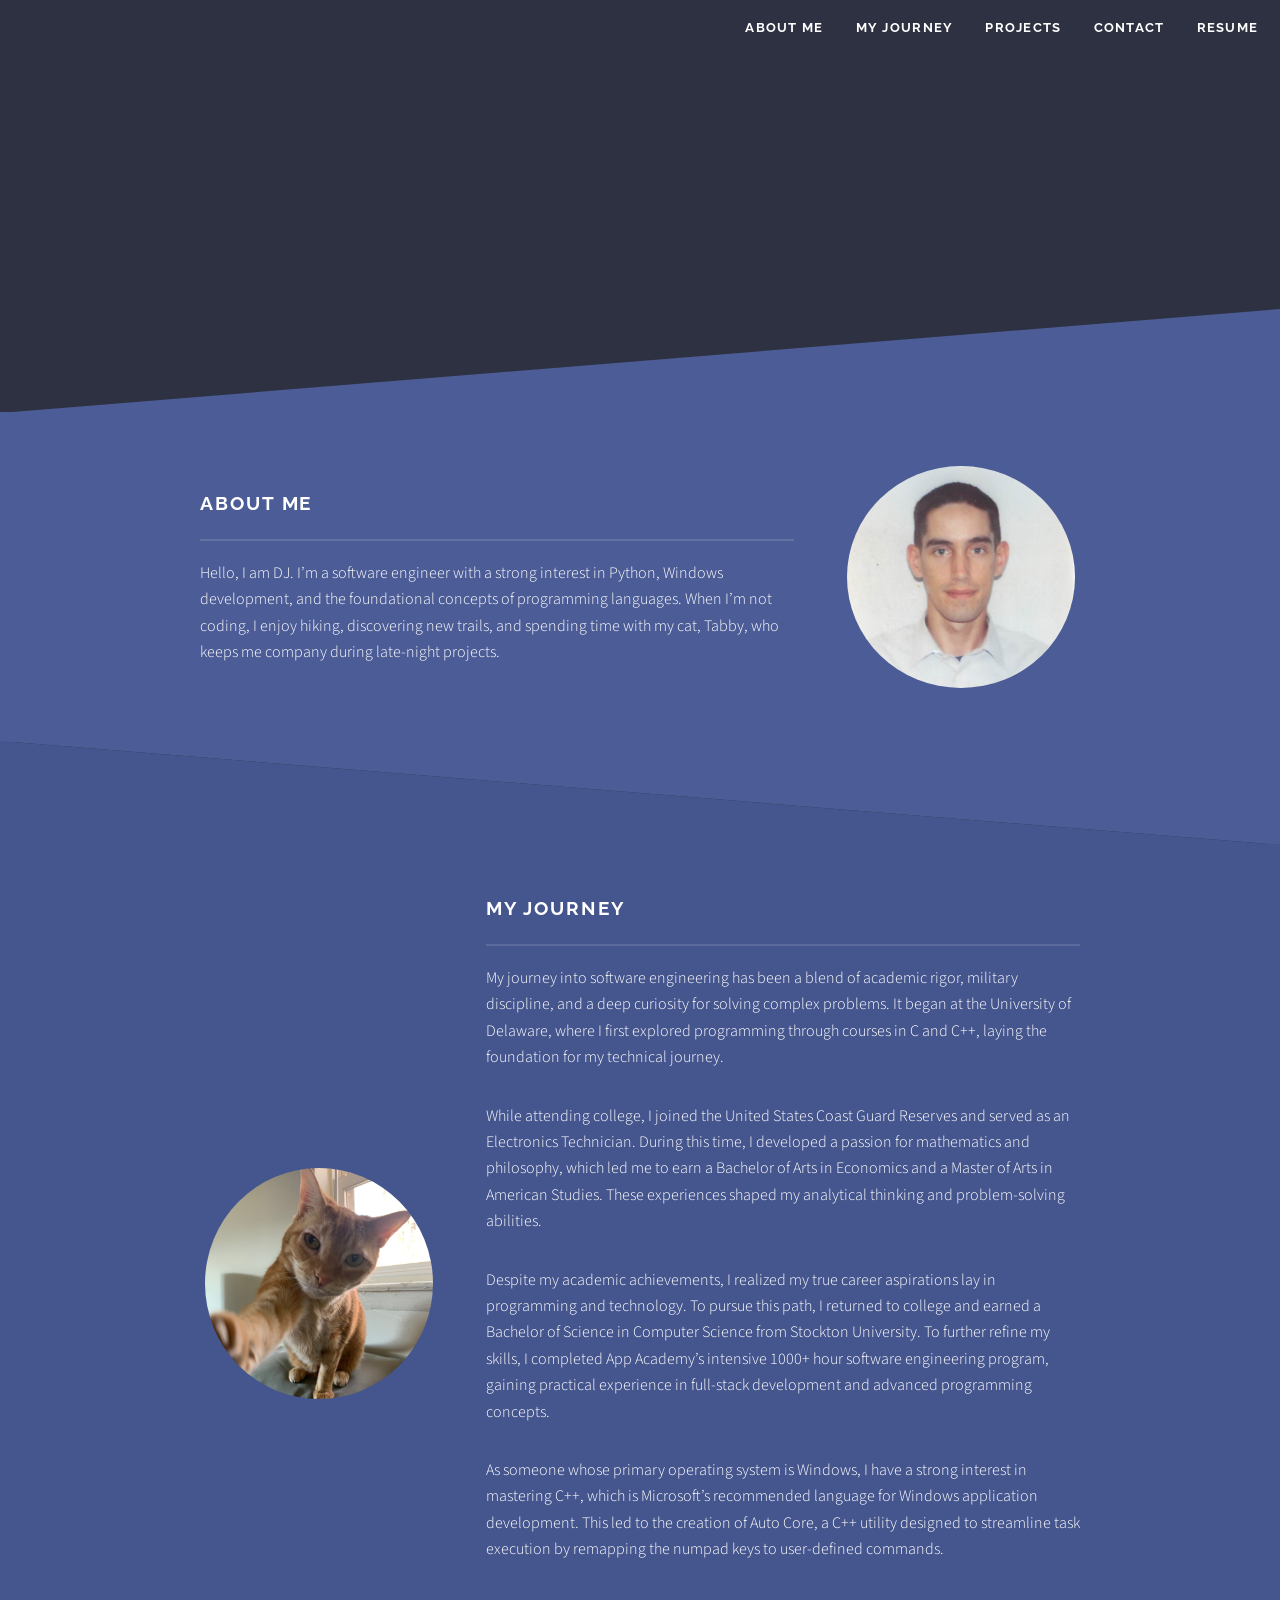
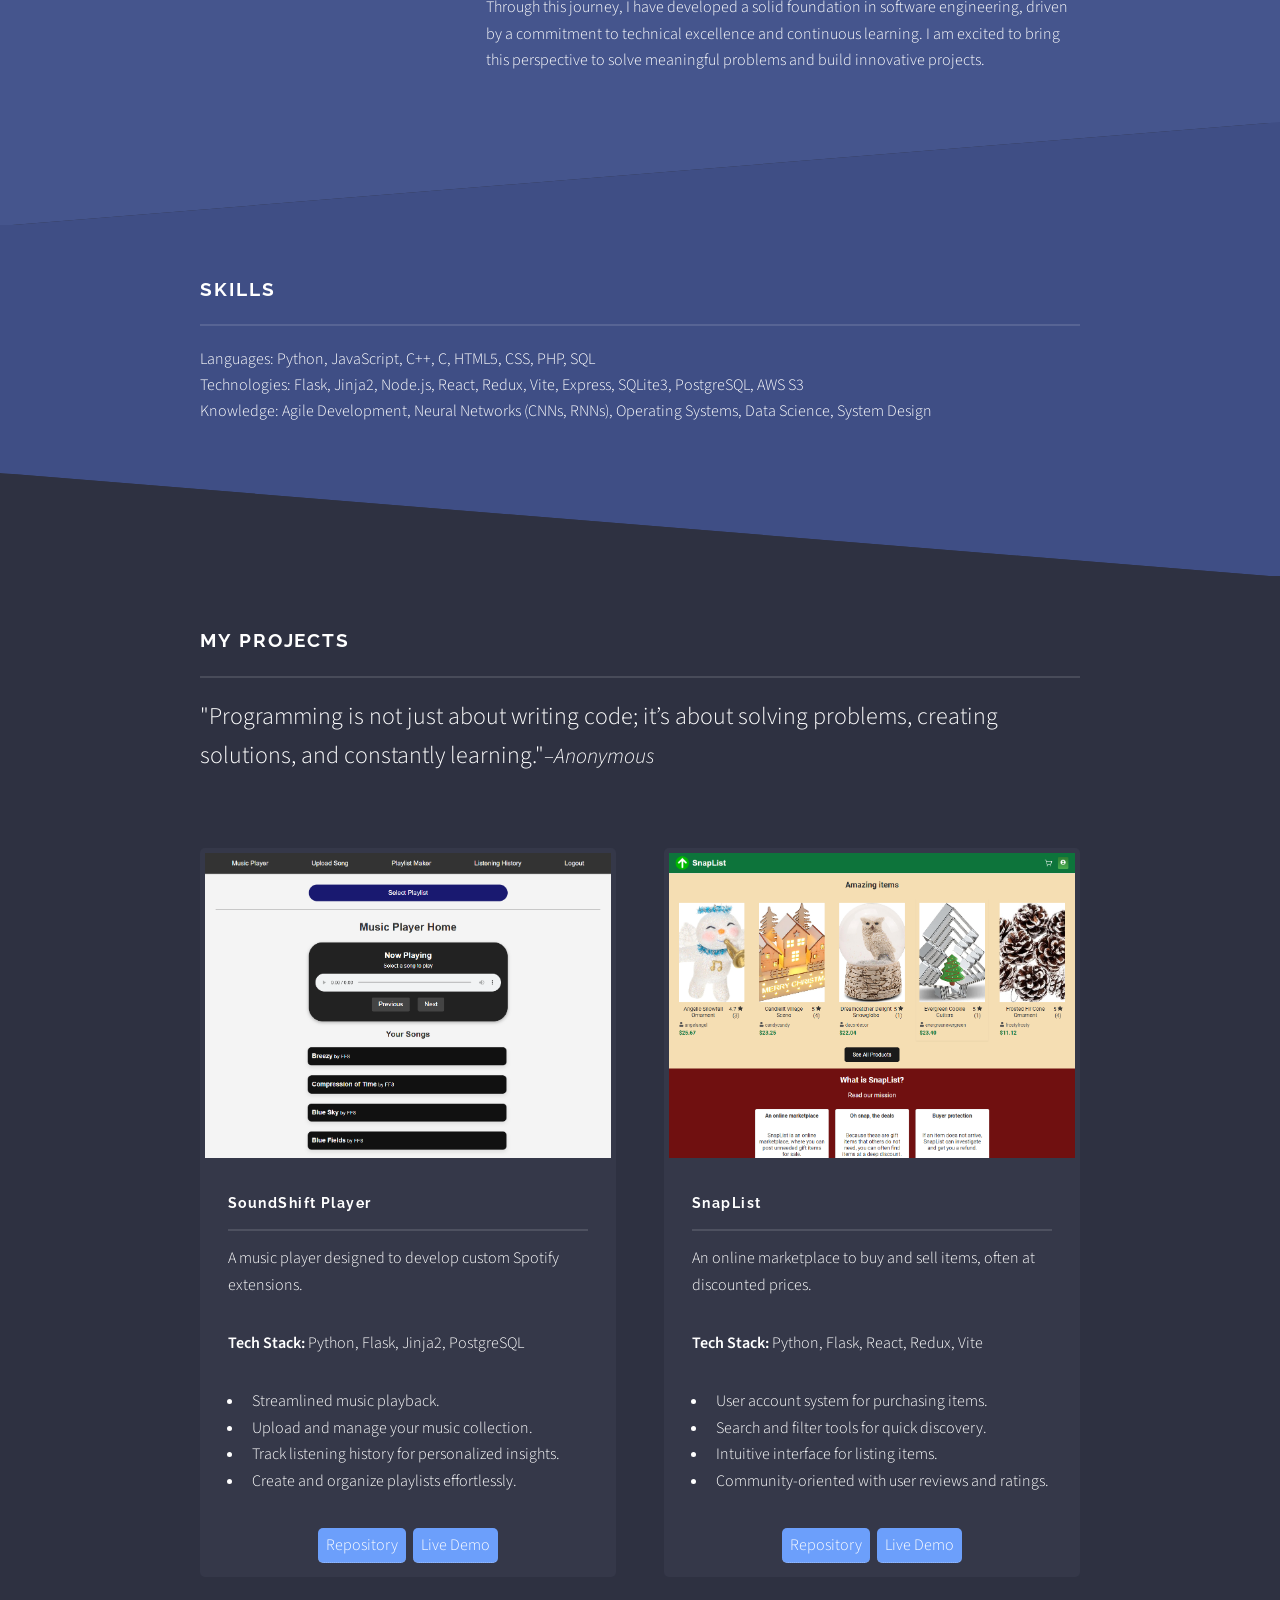
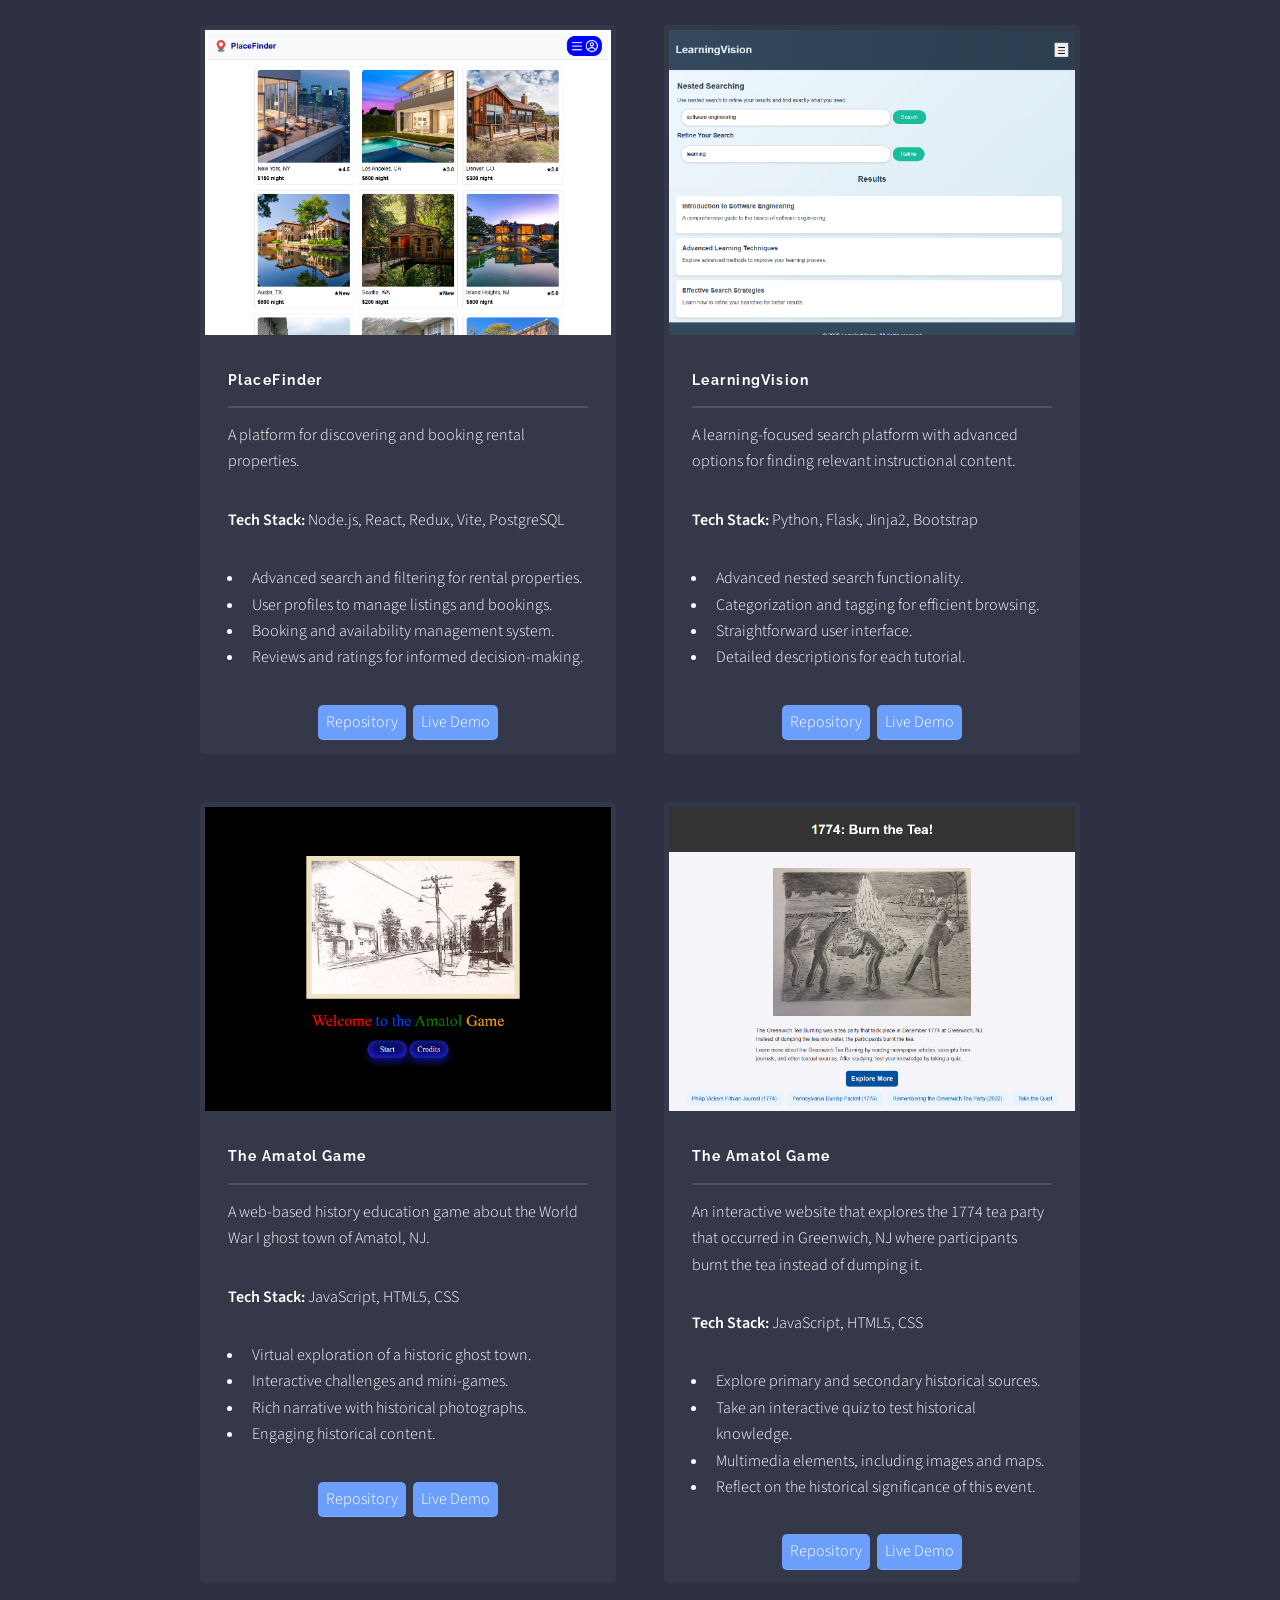
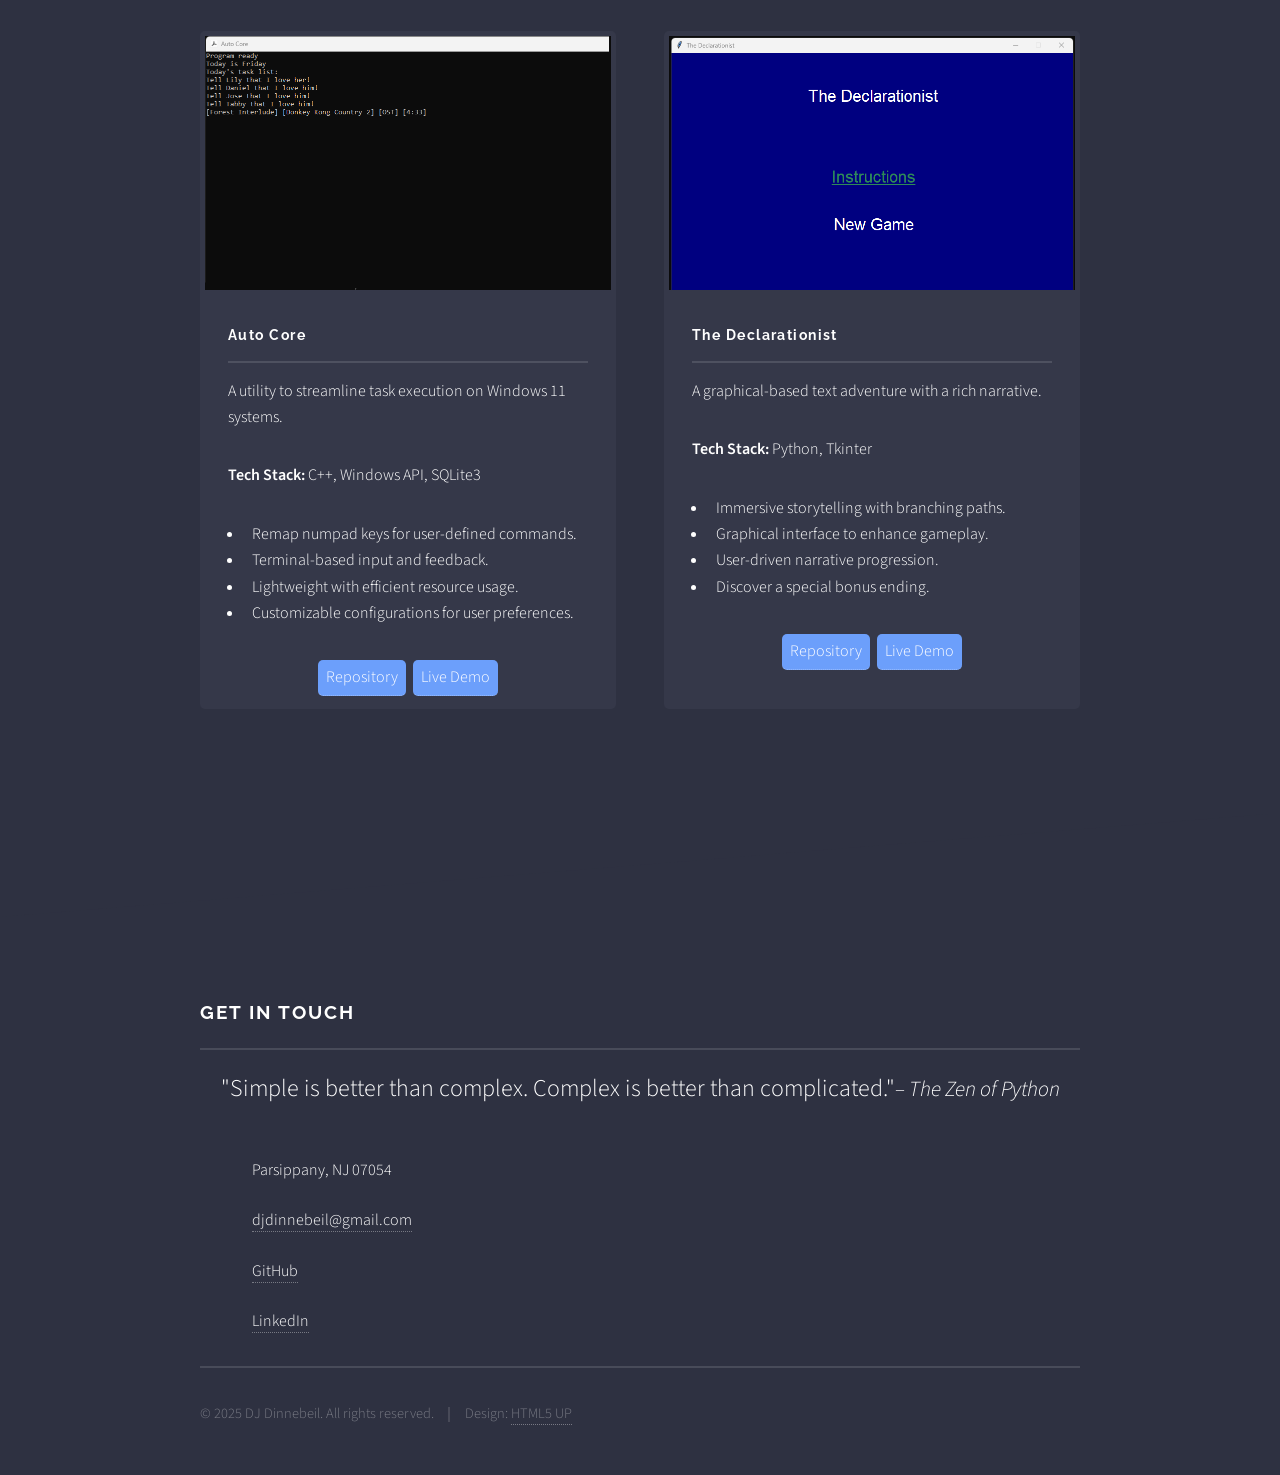
==== index.html @ dd4929a1 "Updated mobile display" ====
<!DOCTYPE HTML>
<!--
	Solid State by HTML5 UP
	html5up.net | @ajlkn
	Free for personal and commercial use under the CCA 3.0 license (html5up.net/license)
-->
<html>
	<head>
		<title>DJ Dinnebeil's Portfolio</title>
		<meta charset="utf-8" />
		<meta name="viewport" content="width=device-width, initial-scale=1, user-scalable=no" />
		<link rel="stylesheet" href="assets/css/main.css" />
<!--		<link rel="icon" type="image/x-icon" href="favicon.ico">-->
		<noscript><link rel="stylesheet" href="assets/css/noscript.css" /></noscript>
	</head>
	<body class="is-preload">

		<!-- Page Wrapper -->
			<div id="page-wrapper">

				<!-- Header -->
					<header id="header" class="alt">
						<h1 id="header-name"><a href="index.html">DJ Dinnebeil</a></h1>


						<nav>
							<ul class="links">
								<li><a href="#one">About Me</a></li>
								<li><a href="#two">My Journey</a></li>
<!--								<li><a href="#three">Skills</a></li>-->
								<li><a href="#four">Projects</a></li>
								<li><a href="#footer">Contact</a></li>
								<li><a href="resume/DJ_Dinnebeil_Resume.pdf" target="_blank">Resume</a></li>

							</ul>

<!--							<a href="#menu">Menu</a>-->
						</nav>
					</header>

				<!-- Menu -->
<!--					<nav id="menu">-->
<!--						-->
<!--						-->
<!--						<div class="inner">-->
<!--							<h2>Menu</h2>-->
<!--							<ul class="links">-->
<!--								<li><a href="index.html">Home</a></li>-->
<!--								<li><a href="generic.html">Generic</a></li>-->
<!--								<li><a href="elements.html">Elements</a></li>-->
<!--								<li><a href="#">Log In</a></li>-->
<!--								<li><a href="#">Sign Up</a></li>-->
<!--							</ul>-->
<!--							<a href="#" class="close">Close</a>-->
<!--						</div>-->
<!--					</nav>-->


				<!-- Banner -->
					<section id="banner">
						<div class="inner">
<!--							<div class="logo"><span class="icon fa-gem"></span></div>-->
							<h2>DJ Dinnebeil</h2>
							<p>Software Engineer | Full-Stack Developer</p>
						</div>
					</section>

				<!-- Wrapper -->
					<section id="wrapper">

						<!-- One -->
							<section id="one" class="wrapper spotlight style1">
								<div class="inner">
									<a href="#" class="image"><img src="images/photo_self.jpg" alt="" /></a>
									<div class="content">
										<h2 class="major">About Me</h2>
										<p>Hello, I am DJ. I’m a software engineer with a strong interest in Python, Windows development, and the foundational concepts of programming languages. When I’m not coding, I enjoy hiking, discovering new trails, and spending time with my cat, Tabby, who keeps me company during late-night projects.</p>

									</div>
								</div>
							</section>

						<!-- Two -->
							<section id="two" class="wrapper alt spotlight style2">
								<div class="inner">
									<a href="#" class="image"><img src="images/tabby_reaching_for_phone.jpg" alt="" /></a>
									<div class="content">
										<h2 class="major">My Journey</h2>
										<p>My journey into software engineering has been a blend of academic rigor, military discipline, and a deep curiosity for solving complex problems. It began at the University of Delaware, where I first explored programming through courses in C and C++, laying the foundation for my technical journey.</p>
										<p>While attending college, I joined the United States Coast Guard Reserves and served as an Electronics Technician. During this time, I developed a passion for mathematics and philosophy, which led me to earn a Bachelor of Arts in Economics and a Master of Arts in American Studies. These experiences shaped my analytical thinking and problem-solving abilities.</p>
										<p>Despite my academic achievements, I realized my true career aspirations lay in programming and technology. To pursue this path, I returned to college and earned a Bachelor of Science in Computer Science from Stockton University. To further refine my skills, I completed App Academy’s intensive 1000+ hour software engineering program, gaining practical experience in full-stack development and advanced programming concepts.</p>
										<p>As someone whose primary operating system is Windows, I have a strong interest in mastering C++, which is Microsoft’s recommended language for Windows application development. This led to the creation of Auto Core, a C++ utility designed to streamline task execution by remapping the numpad keys to user-defined commands.</p>
										<p>Through this journey, I have developed a solid foundation in software engineering, driven by a commitment to technical excellence and continuous learning. I am excited to bring this perspective to solve meaningful problems and build innovative projects.</p>

						<!--										<a href="#" class="special">Learn more</a>-->
									</div>
								</div>
							</section>

						<!-- Three -->
							<section id="three" class="wrapper spotlight style3">
								<div class="inner">
<!--									<a href="#" class="image"><img src="images/pic03.jpg" alt="" /></a>-->
									<div class="content">
										<h2 class="major">Skills</h2>
										<p>Languages: Python, JavaScript, C++, C, HTML5, CSS, PHP, SQL
<br>Technologies: Flask, Jinja2, Node.js, React, Redux, Vite, Express, SQLite3, PostgreSQL, AWS S3
<br>Knowledge: Agile Development, Neural Networks (CNNs, RNNs), Operating Systems, Data Science, System Design
</p>
<!--										<a href="#" class="special">Learn more</a>-->
									</div>
								</div>
							</section>

						<!-- Four -->
							<section id="four" class="wrapper alt style1">
								<div class="inner">
									<h2 class="major">My Projects</h2>
									<p style="font-size: 1.5rem;">"Programming is not just about writing code; it’s about solving problems, creating solutions, and constantly learning."</span><span style="font-style: italic; font-size: 0.9em;">–Anonymous </span></p>
									<section class="features">
										<article>
											<a href="#" class="image"><img src="images/soundshift-player.png" alt="SoundShift Player screenshot" /></a>
											<h3 class="major">SoundShift Player</h3>
											<p class="project-description">A music player designed to develop custom Spotify extensions.</p>
											<p class="project-tech-stack"><strong>Tech Stack:</strong> Python, Flask, Jinja2, PostgreSQL</p>
         <ul class="project-features">
            <li>Streamlined music playback.</li>
            <li>Upload and manage your music collection.</li>
            <li>Track listening history for personalized insights.</li>
            <li>Create and organize playlists effortlessly.</li>
          </ul>
											<div class="project-buttons">
												<a href="https://github.com/djdinnebeil/soundshift-player" target="_blank">Repository</a>
												<a href="demos/soundshift-demo.gif" target="_blank">Live Demo</a>
											</div>
<!--											<a href="#" class="special">Learn more</a>-->
										</article>


										<article>
											<a href="#" class="image"><img src="images/snaplist.png" alt="SnapList screenshot" /></a>
											<h3 class="major">SnapList</h3>
											 <p class="project-description">An online marketplace to buy and sell items, often at discounted prices.</p>
          <p class="project-tech-stack"><strong>Tech Stack:</strong> Python, Flask, React, Redux, Vite</p>
          <ul class="project-features">
            <li>User account system for purchasing items.</li>
            <li>Search and filter tools for quick discovery.</li>
            <li>Intuitive interface for listing items.</li>
            <li>Community-oriented with user reviews and ratings.</li>
          </ul>
          <div class="project-buttons">
            <a href="https://github.com/djdinnebeil/snaplist" target="_blank">Repository</a>
            <a href="demos/snaplist-demo.gif" target="_blank">Live Demo</a>
          </div>

<!--											<a href="#" class="special">Learn more</a>-->
										</article>

										<article>
											<a href="#" class="image"><img src="images/placefinder.png" alt="PlaceFinder screenshot" /></a>
											<h3 class="major">PlaceFinder</h3>

 <p class="project-description">A platform for discovering and booking rental properties.</p>
          <p class="project-tech-stack"><strong>Tech Stack:</strong> Node.js, React, Redux, Vite, PostgreSQL</p>
          <ul class="project-features">
            <li>Advanced search and filtering for rental properties.</li>
            <li>User profiles to manage listings and bookings.</li>
            <li>Booking and availability management system.</li>
            <li>Reviews and ratings for informed decision-making.</li>
          </ul>
          <div class="project-buttons">
            <a href="https://github.com/djdinnebeil/placefinder" target="_blank">Repository</a>
            <a href="demos/placefinder-demo.gif" target="_blank">Live Demo</a>
          </div>
<!--											<a href="#" class="special">Learn more</a>-->
										</article>

										<article>
											<a href="#" class="image"><img src="images/learning-vision.png" alt="LearningVision screenshot" /></a>
											<h3 class="major">LearningVision</h3>
									 <p class="project-description">A learning-focused search platform with advanced options for finding relevant instructional content.</p>
          <p class="project-tech-stack"><strong>Tech Stack:</strong> Python, Flask, Jinja2, Bootstrap</p>
          <ul class="project-features">
            <li>Advanced nested search functionality.</li>
            <li>Categorization and tagging for efficient browsing.</li>
            <li>Straightforward user interface.</li>
            <li>Detailed descriptions for each tutorial.</li>
          </ul>
          <div class="project-buttons">
            <a href="https://github.com/djdinnebeil/learningvision" target="_blank">Repository</a>
            <a href="demos/learningvision-demo.gif" target="_blank">Live Demo</a>
          </div>
<!--											<a href="#" class="special">Learn more</a>-->
										</article>

											<article>
											<a href="#" class="image"><img src="images/amatol-game.png" alt="The Amatol Game screenshot" /></a>
											<h3 class="major">The Amatol Game</h3>
 <p class="project-description">A web-based history education game about the World War I ghost town of Amatol, NJ.</p>
          <p class="project-tech-stack"><strong>Tech Stack:</strong> JavaScript, HTML5, CSS</p>
          <ul class="project-features">
            <li>Virtual exploration of a historic ghost town.</li>
            <li>Interactive challenges and mini-games.</li>
            <li>Rich narrative with historical photographs.</li>
            <li>Engaging historical content.</li>
          </ul>
          <div class="project-buttons">
            <a href="https://github.com/djdinnebeil/AmatolGame" target="_blank">Repository</a>
            <a href="demos/amatolgame-demo.gif" target="_blank">Live Demo</a>
          </div>


<!--											<a href="#" class="special">Learn more</a>-->
										</article>

																				<article>
											<a href="#" class="image"><img src="images/1774-burn-the-tea.png" alt="1774: Burn the Tea screenshot" /></a>
											<h3 class="major">The Amatol Game</h3>
   <p class="project-description">An interactive website that explores the 1774 tea party that occurred in Greenwich, NJ where participants burnt the tea instead of dumping it.</p>
          <p class="project-tech-stack"><strong>Tech Stack:</strong> JavaScript, HTML5, CSS</p>
          <ul class="project-features">
            <li>Explore primary and secondary historical sources.</li>
            <li>Take an interactive quiz to test historical knowledge.</li>
            <li>Multimedia elements, including images and maps.</li>
            <li>Reflect on the historical significance of this event.</li>
          </ul>
          <div class="project-buttons">
            <a href="https://github.com/djdinnebeil/1774-burn-the-tea" target="_blank">Repository</a>
            <a href="demos/1774-burn-the-tea-demo.gif" target="_blank">Live Demo</a>
          </div>

<!--											<a href="#" class="special">Learn more</a>-->
										</article>

												<article>
											<a href="#" class="image"><img src="images/auto-core.png" alt="Auto Core screenshot" /></a>
											<h3 class="major">Auto Core</h3>
    <p class="project-description">A utility to streamline task execution on Windows 11 systems.</p>
          <p class="project-tech-stack"><strong>Tech Stack:</strong> C++, Windows API, SQLite3</p>
          <ul class="project-features">
            <li>Remap numpad keys for user-defined commands.</li>
            <li>Terminal-based input and feedback.</li>
            <li>Lightweight with efficient resource usage.</li>
            <li>Customizable configurations for user preferences.</li>
          </ul>
          <div class="project-buttons">
            <a href="https://github.com/djdinnebeil/auto_core" target="_blank">Repository</a>
            <a href="demos/auto-core-demo.gif" target="_blank">Live Demo</a>
          </div>

<!--											<a href="#" class="special">Learn more</a>-->
										</article>

																					<article>
											<a href="#" class="image"><img src="images/the-declarationist.png" alt="The Declarationist screenshot" /></a>
											<h3 class="major">The Declarationist</h3>
   <p class="project-description">A graphical-based text adventure with a rich narrative.</p>
          <p class="project-tech-stack"><strong>Tech Stack:</strong> Python, Tkinter</p>
          <ul class="project-features">
            <li>Immersive storytelling with branching paths.</li>
            <li>Graphical interface to enhance gameplay.</li>
            <li>User-driven narrative progression.</li>
            <li>Discover a special bonus ending.</li>
          </ul>
          <div class="project-buttons">
            <a href="https://github.com/djdinnebeil/TheDeclarationist" target="_blank">Repository</a>
            <a href="demos/declarationist-demo.gif" target="_blank">Live Demo</a>
          </div>

<!--											<a href="#" class="special">Learn more</a>-->
										</article>
									</section>
									<ul class="actions">
<!--										<li><a href="#" class="button">Browse All</a></li>-->
									</ul>
								</div>
							</section>

					</section>

				<!-- Footer -->
					<section id="footer">
						<div class="inner">
							<h2 class="major">Get in touch</h2>
							<p style="text-align: center; font-size: 1.5em;">"Simple is better than complex. Complex is better than complicated."</span><span style="font-style: italic; font-size: 0.9em;">– The Zen of Python</span></p>
<!--							<form method="post" action="#">-->
<!--								<div class="fields">-->
<!--									<div class="field">-->
<!--										<label for="name">Name</label>-->
<!--										<input type="text" name="name" id="name" />-->
<!--									</div>-->
<!--									<div class="field">-->
<!--										<label for="email">Email</label>-->
<!--										<input type="email" name="email" id="email" />-->
<!--									</div>-->
<!--									<div class="field">-->
<!--										<label for="message">Message</label>-->
<!--										<textarea name="message" id="message" rows="4"></textarea>-->
<!--									</div>-->
<!--								</div>-->
<!--								<ul class="actions">-->
<!--									<li><input type="submit" value="Send Message" /></li>-->
<!--								</ul>-->
<!--							</form>-->
							<ul class="contact">
								<li class="icon solid fa-home">
									Parsippany, NJ 07054
<!--									<br />-->
<!--									1234 Somewhere Road Suite #2894<br />-->
<!--									Nashville, TN 00000-0000-->
								</li>
<!--								<li class="icon solid fa-phone">(000) 000-0000</li>-->
								<li class="icon solid fa-envelope"><a href="mailto:djdinnebeil@gmail.com">djdinnebeil@gmail.com</a></li>
								<li class="icon brands fa-github"><a href="https://github.com/djdinnebeil" target="_blank"><span class="label">GitHub</span></a></li>

								<li class="icon brands fa-linkedin-in"><a href="https://www.linkedin.com/in/dj-dinnebeil-a620652aa/" target="_blank"><span class="label">LinkedIn</span></a></li>

<!--								<li class="icon brands fa-twitter"><a href="#">twitter.com/untitled-tld</a></li>-->
<!--								<li class="icon brands fa-facebook-f"><a href="#">facebook.com/untitled-tld</a></li>-->
<!--								<li class="icon brands fa-instagram"><a href="#">instagram.com/untitled-tld</a></li>-->
							</ul>

							<ul class="copyright">
								<li>&copy; 2025 DJ Dinnebeil. All rights reserved.</li><li>Design: <a href="http://html5up.net">HTML5 UP</a></li>
							</ul>
						</div>
					</section>

			</div>

		<!-- Scripts -->
			<script src="assets/js/jquery.min.js"></script>
			<script src="assets/js/jquery.scrollex.min.js"></script>
			<script src="assets/js/browser.min.js"></script>
			<script src="assets/js/breakpoints.min.js"></script>
			<script src="assets/js/util.js"></script>
			<script src="assets/js/main.js"></script>

	</body>
</html>
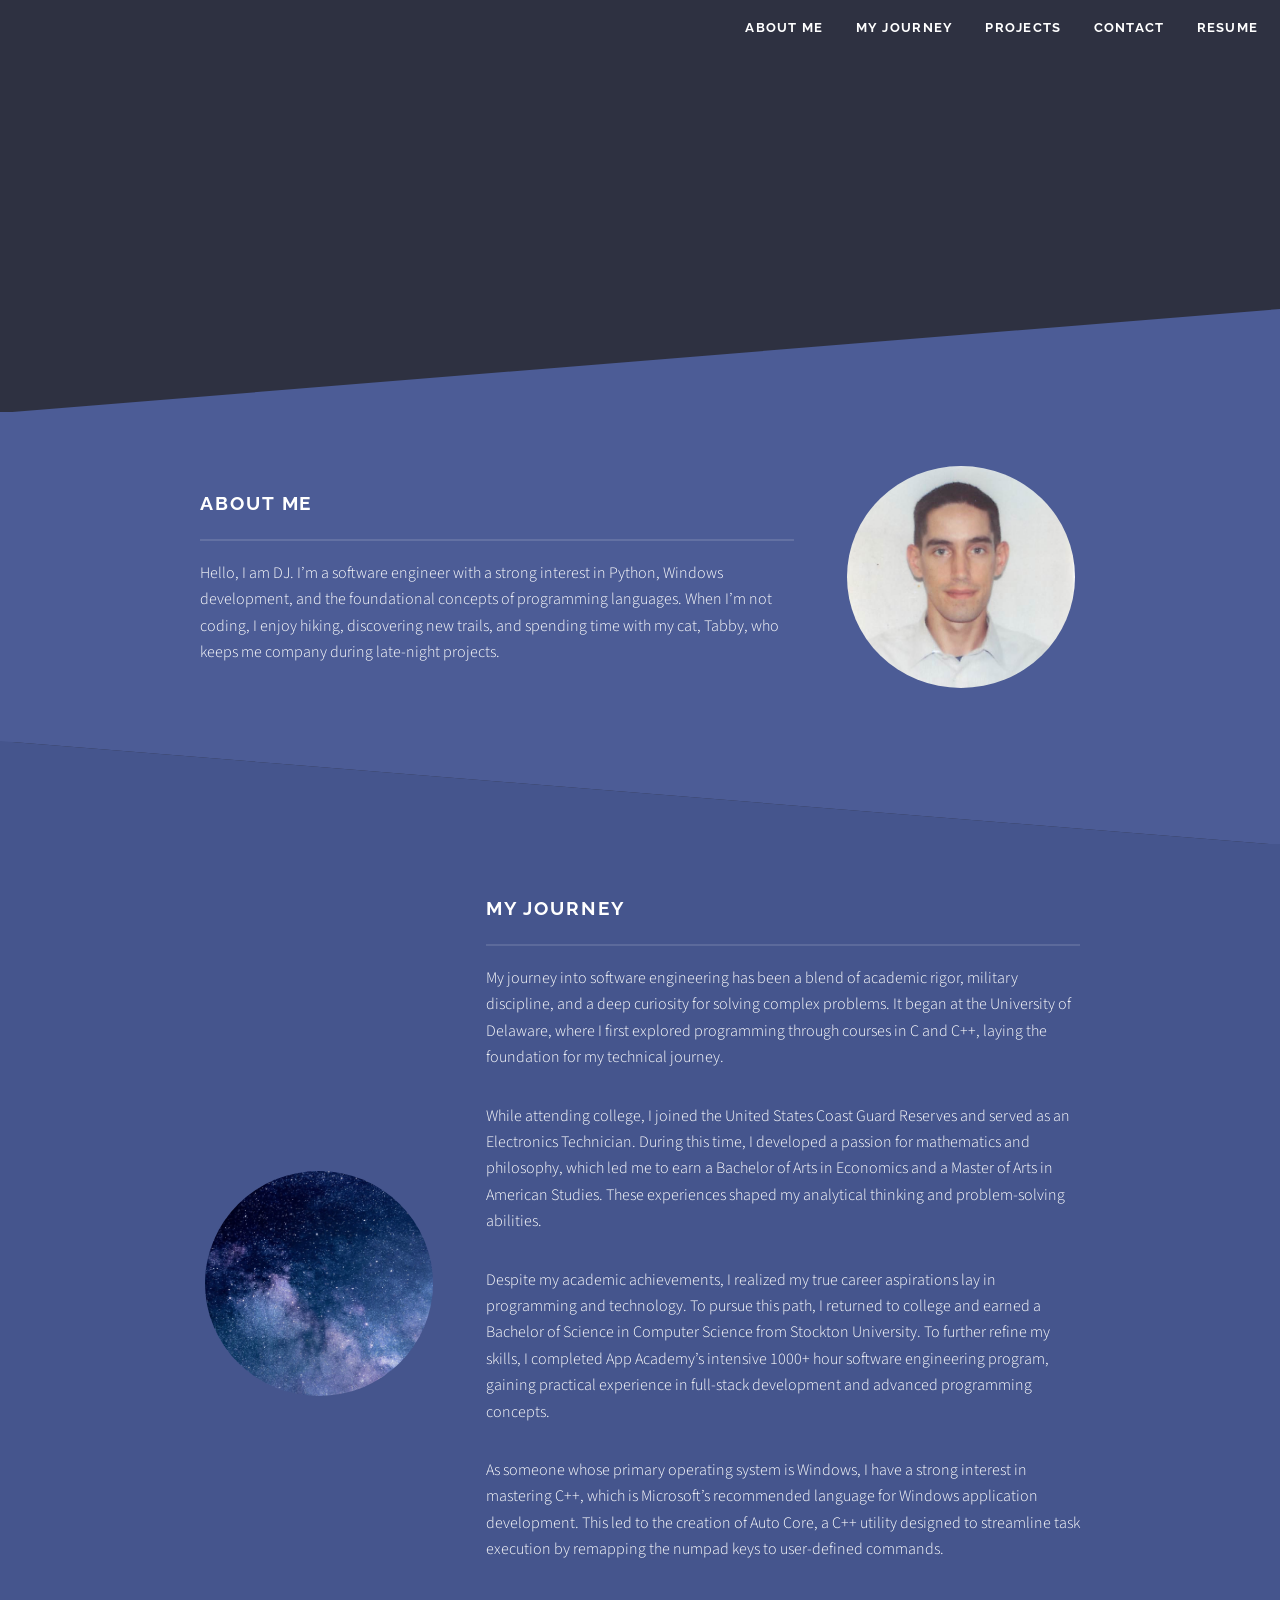
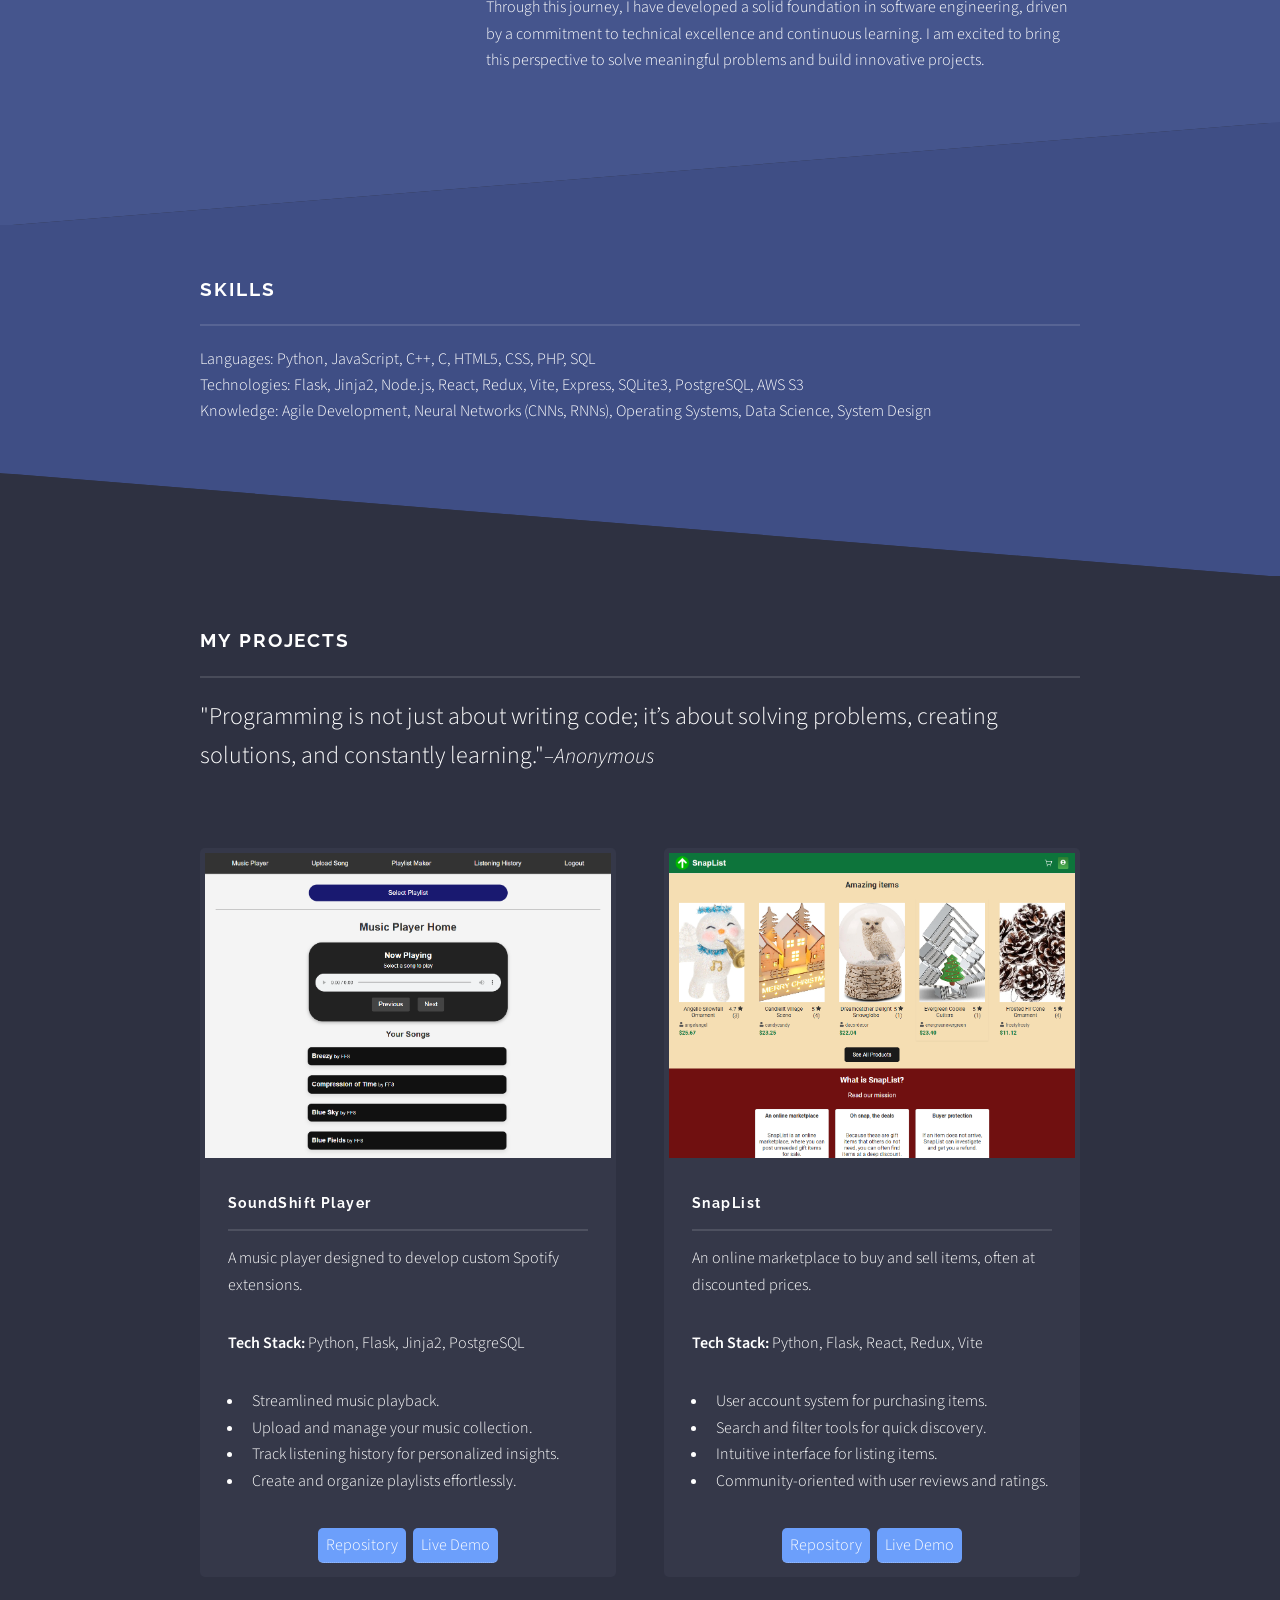
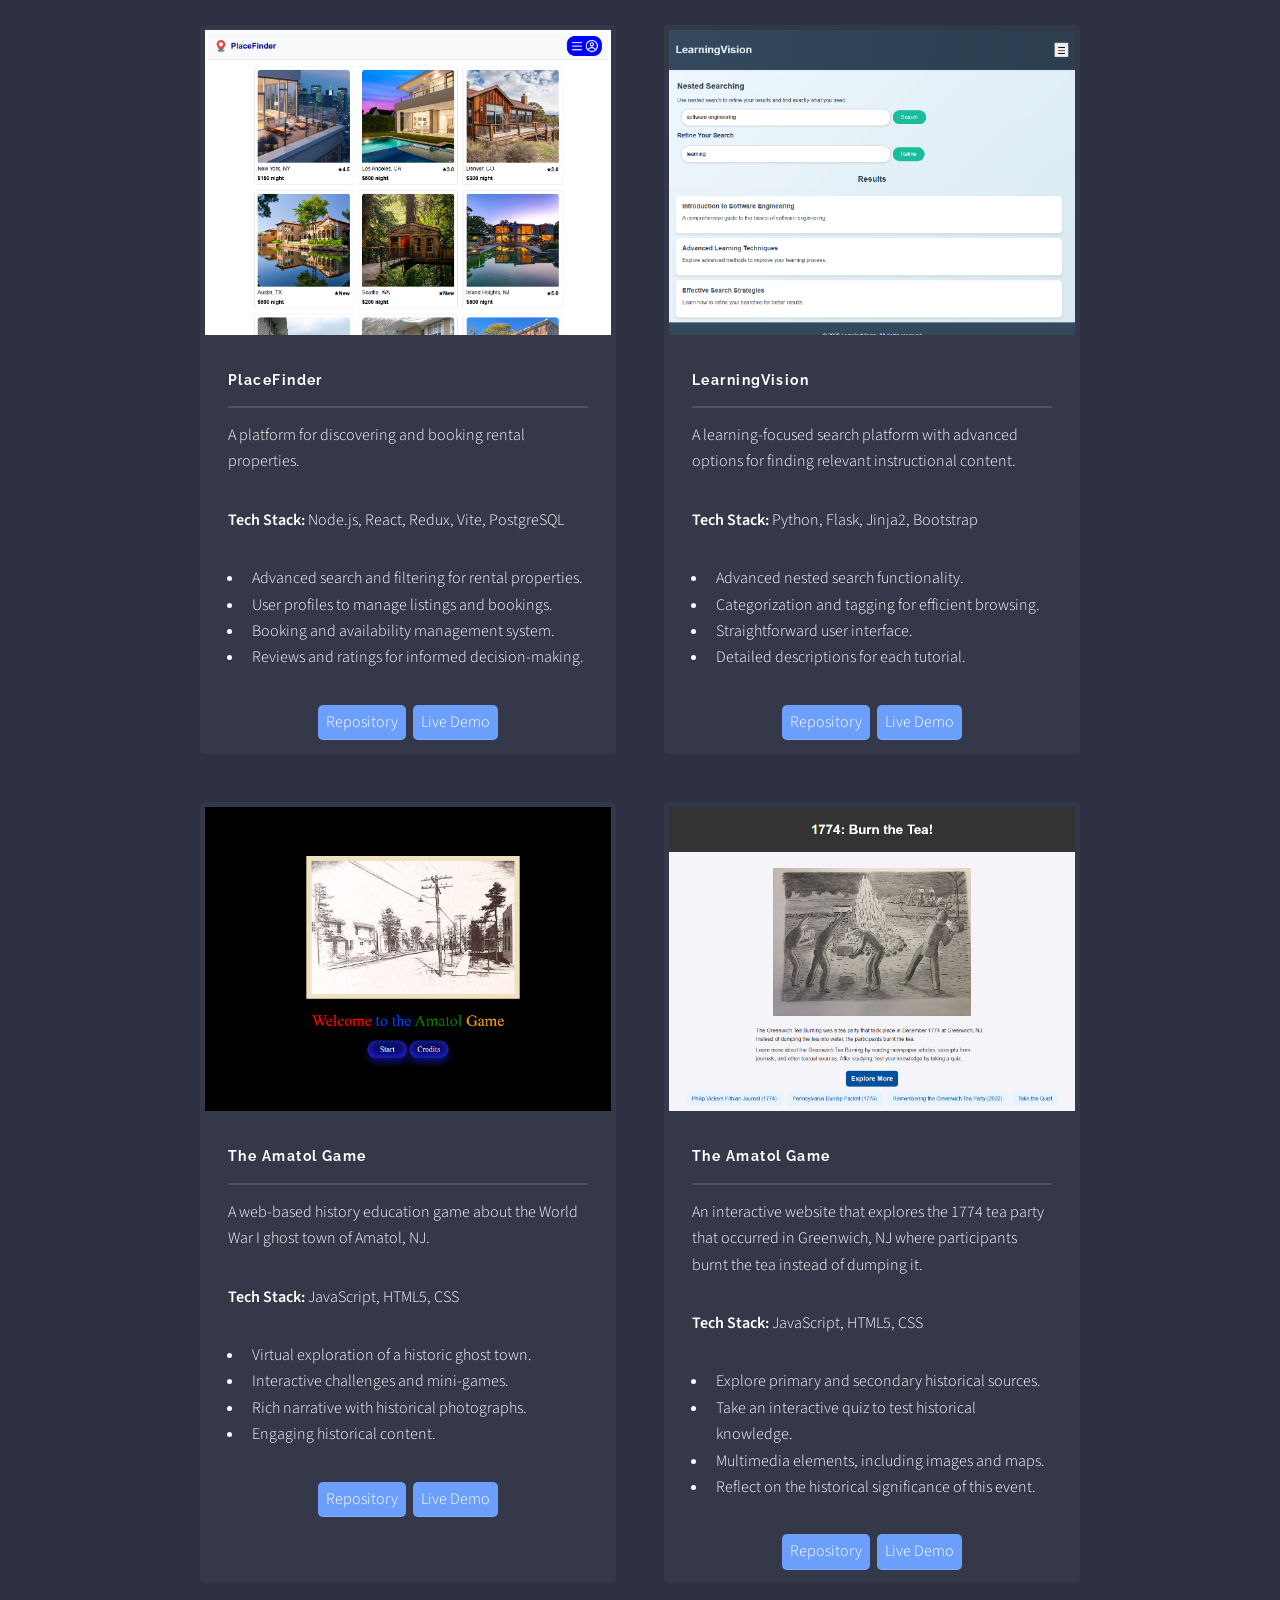
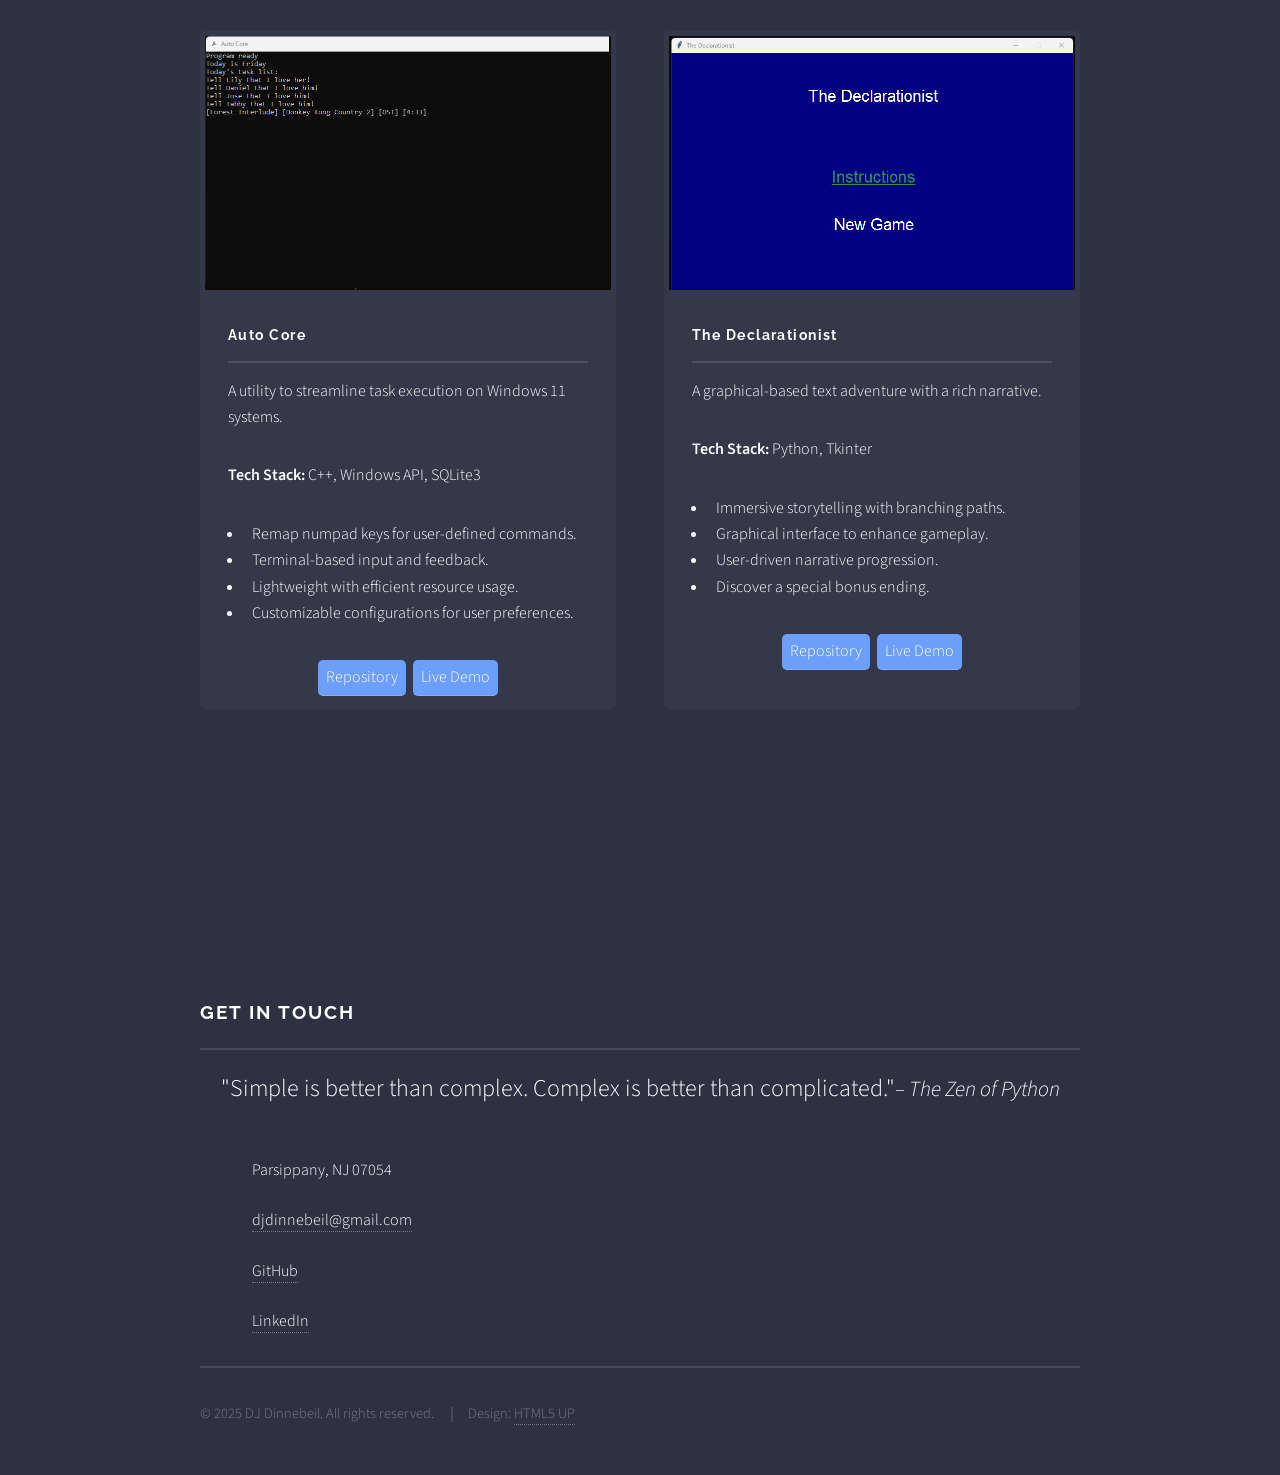
==== commit 3caf2a4e: "Modified image for My Journey" ====
--- a/index.html
+++ b/index.html
@@ -5,336 +5,367 @@
 	Free for personal and commercial use under the CCA 3.0 license (html5up.net/license)
 -->
 <html>
-	<head>
-		<title>DJ Dinnebeil's Portfolio</title>
-		<meta charset="utf-8" />
-		<meta name="viewport" content="width=device-width, initial-scale=1, user-scalable=no" />
-		<link rel="stylesheet" href="assets/css/main.css" />
-<!--		<link rel="icon" type="image/x-icon" href="favicon.ico">-->
-		<noscript><link rel="stylesheet" href="assets/css/noscript.css" /></noscript>
-	</head>
-	<body class="is-preload">
-
-		<!-- Page Wrapper -->
-			<div id="page-wrapper">
-
-				<!-- Header -->
-					<header id="header" class="alt">
-						<h1 id="header-name"><a href="index.html">DJ Dinnebeil</a></h1>
-
-
-						<nav>
-							<ul class="links">
-								<li><a href="#one">About Me</a></li>
-								<li><a href="#two">My Journey</a></li>
-<!--								<li><a href="#three">Skills</a></li>-->
-								<li><a href="#four">Projects</a></li>
-								<li><a href="#footer">Contact</a></li>
-								<li><a href="resume/DJ_Dinnebeil_Resume.pdf" target="_blank">Resume</a></li>
-
-							</ul>
-
-<!--							<a href="#menu">Menu</a>-->
-						</nav>
-					</header>
-
-				<!-- Menu -->
-<!--					<nav id="menu">-->
-<!--						-->
-<!--						-->
-<!--						<div class="inner">-->
-<!--							<h2>Menu</h2>-->
-<!--							<ul class="links">-->
-<!--								<li><a href="index.html">Home</a></li>-->
-<!--								<li><a href="generic.html">Generic</a></li>-->
-<!--								<li><a href="elements.html">Elements</a></li>-->
-<!--								<li><a href="#">Log In</a></li>-->
-<!--								<li><a href="#">Sign Up</a></li>-->
-<!--							</ul>-->
-<!--							<a href="#" class="close">Close</a>-->
-<!--						</div>-->
-<!--					</nav>-->
-
-
-				<!-- Banner -->
-					<section id="banner">
-						<div class="inner">
-<!--							<div class="logo"><span class="icon fa-gem"></span></div>-->
-							<h2>DJ Dinnebeil</h2>
-							<p>Software Engineer | Full-Stack Developer</p>
-						</div>
-					</section>
-
-				<!-- Wrapper -->
-					<section id="wrapper">
-
-						<!-- One -->
-							<section id="one" class="wrapper spotlight style1">
-								<div class="inner">
-									<a href="#" class="image"><img src="images/photo_self.jpg" alt="" /></a>
-									<div class="content">
-										<h2 class="major">About Me</h2>
-										<p>Hello, I am DJ. I’m a software engineer with a strong interest in Python, Windows development, and the foundational concepts of programming languages. When I’m not coding, I enjoy hiking, discovering new trails, and spending time with my cat, Tabby, who keeps me company during late-night projects.</p>
-
-									</div>
-								</div>
-							</section>
-
-						<!-- Two -->
-							<section id="two" class="wrapper alt spotlight style2">
-								<div class="inner">
-									<a href="#" class="image"><img src="images/tabby_reaching_for_phone.jpg" alt="" /></a>
-									<div class="content">
-										<h2 class="major">My Journey</h2>
-										<p>My journey into software engineering has been a blend of academic rigor, military discipline, and a deep curiosity for solving complex problems. It began at the University of Delaware, where I first explored programming through courses in C and C++, laying the foundation for my technical journey.</p>
-										<p>While attending college, I joined the United States Coast Guard Reserves and served as an Electronics Technician. During this time, I developed a passion for mathematics and philosophy, which led me to earn a Bachelor of Arts in Economics and a Master of Arts in American Studies. These experiences shaped my analytical thinking and problem-solving abilities.</p>
-										<p>Despite my academic achievements, I realized my true career aspirations lay in programming and technology. To pursue this path, I returned to college and earned a Bachelor of Science in Computer Science from Stockton University. To further refine my skills, I completed App Academy’s intensive 1000+ hour software engineering program, gaining practical experience in full-stack development and advanced programming concepts.</p>
-										<p>As someone whose primary operating system is Windows, I have a strong interest in mastering C++, which is Microsoft’s recommended language for Windows application development. This led to the creation of Auto Core, a C++ utility designed to streamline task execution by remapping the numpad keys to user-defined commands.</p>
-										<p>Through this journey, I have developed a solid foundation in software engineering, driven by a commitment to technical excellence and continuous learning. I am excited to bring this perspective to solve meaningful problems and build innovative projects.</p>
-
-						<!--										<a href="#" class="special">Learn more</a>-->
-									</div>
-								</div>
-							</section>
-
-						<!-- Three -->
-							<section id="three" class="wrapper spotlight style3">
-								<div class="inner">
-<!--									<a href="#" class="image"><img src="images/pic03.jpg" alt="" /></a>-->
-									<div class="content">
-										<h2 class="major">Skills</h2>
-										<p>Languages: Python, JavaScript, C++, C, HTML5, CSS, PHP, SQL
-<br>Technologies: Flask, Jinja2, Node.js, React, Redux, Vite, Express, SQLite3, PostgreSQL, AWS S3
-<br>Knowledge: Agile Development, Neural Networks (CNNs, RNNs), Operating Systems, Data Science, System Design
-</p>
-<!--										<a href="#" class="special">Learn more</a>-->
-									</div>
-								</div>
-							</section>
-
-						<!-- Four -->
-							<section id="four" class="wrapper alt style1">
-								<div class="inner">
-									<h2 class="major">My Projects</h2>
-									<p style="font-size: 1.5rem;">"Programming is not just about writing code; it’s about solving problems, creating solutions, and constantly learning."</span><span style="font-style: italic; font-size: 0.9em;">–Anonymous </span></p>
-									<section class="features">
-										<article>
-											<a href="#" class="image"><img src="images/soundshift-player.png" alt="SoundShift Player screenshot" /></a>
-											<h3 class="major">SoundShift Player</h3>
-											<p class="project-description">A music player designed to develop custom Spotify extensions.</p>
-											<p class="project-tech-stack"><strong>Tech Stack:</strong> Python, Flask, Jinja2, PostgreSQL</p>
-         <ul class="project-features">
-            <li>Streamlined music playback.</li>
-            <li>Upload and manage your music collection.</li>
-            <li>Track listening history for personalized insights.</li>
-            <li>Create and organize playlists effortlessly.</li>
+<head>
+  <title>DJ Dinnebeil's Portfolio</title>
+  <meta charset="utf-8"/>
+  <meta name="viewport" content="width=device-width, initial-scale=1, user-scalable=no"/>
+  <link rel="stylesheet" href="assets/css/main.css"/>
+  <!--		<link rel="icon" type="image/x-icon" href="favicon.ico">-->
+  <noscript>
+    <link rel="stylesheet" href="assets/css/noscript.css"/>
+  </noscript>
+</head>
+<body class="is-preload">
+
+  <!-- Page Wrapper -->
+  <div id="page-wrapper">
+
+    <!-- Header -->
+    <header id="header" class="alt">
+      <h1 id="header-name"><a href="index.html">DJ Dinnebeil</a></h1>
+
+
+      <nav>
+        <ul class="links">
+          <li><a href="#one">About Me</a></li>
+          <li><a href="#two">My Journey</a></li>
+          <!--								<li><a href="#three">Skills</a></li>-->
+          <li><a href="#four">Projects</a></li>
+          <li><a href="#footer">Contact</a></li>
+          <li><a href="resume/DJ_Dinnebeil_Resume.pdf" target="_blank">Resume</a></li>
+
+        </ul>
+
+        <!--							<a href="#menu">Menu</a>-->
+      </nav>
+    </header>
+
+    <!-- Menu -->
+    <!--					<nav id="menu">-->
+    <!--						-->
+    <!--						-->
+    <!--						<div class="inner">-->
+    <!--							<h2>Menu</h2>-->
+    <!--							<ul class="links">-->
+    <!--								<li><a href="index.html">Home</a></li>-->
+    <!--								<li><a href="generic.html">Generic</a></li>-->
+    <!--								<li><a href="elements.html">Elements</a></li>-->
+    <!--								<li><a href="#">Log In</a></li>-->
+    <!--								<li><a href="#">Sign Up</a></li>-->
+    <!--							</ul>-->
+    <!--							<a href="#" class="close">Close</a>-->
+    <!--						</div>-->
+    <!--					</nav>-->
+
+
+    <!-- Banner -->
+    <section id="banner">
+      <div class="inner">
+        <!--							<div class="logo"><span class="icon fa-gem"></span></div>-->
+        <h2>DJ Dinnebeil</h2>
+        <p>Software Engineer | Full-Stack Developer</p>
+      </div>
+    </section>
+
+    <!-- Wrapper -->
+    <section id="wrapper">
+
+      <!-- One -->
+      <section id="one" class="wrapper spotlight style1">
+        <div class="inner">
+          <a href="#" class="image"><img src="images/photo_self.jpg" alt=""/></a>
+          <div class="content">
+            <h2 class="major">About Me</h2>
+            <p>Hello, I am DJ. I’m a software engineer with a strong interest in Python, Windows development, and the
+              foundational concepts of programming languages. When I’m not coding, I enjoy hiking, discovering new
+              trails, and spending time with my cat, Tabby, who keeps me company during late-night projects.</p>
+
+          </div>
+        </div>
+      </section>
+
+      <!-- Two -->
+      <section id="two" class="wrapper alt spotlight style2">
+        <div class="inner">
+          <a href="#" class="image"><img src="images/cosmic0.jpg" alt=""/></a>
+          <div class="content">
+            <h2 class="major">My Journey</h2>
+            <p>My journey into software engineering has been a blend of academic rigor, military discipline, and a deep
+              curiosity for solving complex problems. It began at the University of Delaware, where I first explored
+              programming through courses in C and C++, laying the foundation for my technical journey.</p>
+            <p>While attending college, I joined the United States Coast Guard Reserves and served as an Electronics
+              Technician. During this time, I developed a passion for mathematics and philosophy, which led me to earn a
+              Bachelor of Arts in Economics and a Master of Arts in American Studies. These experiences shaped my
+              analytical thinking and problem-solving abilities.</p>
+            <p>Despite my academic achievements, I realized my true career aspirations lay in programming and
+              technology. To pursue this path, I returned to college and earned a Bachelor of Science in Computer
+              Science from Stockton University. To further refine my skills, I completed App Academy’s intensive 1000+
+              hour software engineering program, gaining practical experience in full-stack development and advanced
+              programming concepts.</p>
+            <p>As someone whose primary operating system is Windows, I have a strong interest in mastering C++, which is
+              Microsoft’s recommended language for Windows application development. This led to the creation of Auto
+              Core, a C++ utility designed to streamline task execution by remapping the numpad keys to user-defined
+              commands.</p>
+            <p>Through this journey, I have developed a solid foundation in software engineering, driven by a commitment
+              to technical excellence and continuous learning. I am excited to bring this perspective to solve
+              meaningful problems and build innovative projects.</p>
+
+            <!--										<a href="#" class="special">Learn more</a>-->
+          </div>
+        </div>
+      </section>
+
+      <!-- Three -->
+      <section id="three" class="wrapper spotlight style3">
+        <div class="inner">
+          <!--									<a href="#" class="image"><img src="images/tabby_reaching_for_phone.jpg" alt="" /></a>-->
+          <div class="content">
+            <h2 class="major">Skills</h2>
+            <p>Languages: Python, JavaScript, C++, C, HTML5, CSS, PHP, SQL
+              <br>Technologies: Flask, Jinja2, Node.js, React, Redux, Vite, Express, SQLite3, PostgreSQL, AWS S3
+              <br>Knowledge: Agile Development, Neural Networks (CNNs, RNNs), Operating Systems, Data Science, System
+              Design
+            </p>
+            <!--										<a href="#" class="special">Learn more</a>-->
+          </div>
+        </div>
+      </section>
+
+      <!-- Four -->
+      <section id="four" class="wrapper alt style1">
+        <div class="inner">
+          <h2 class="major">My Projects</h2>
+          <p style="font-size: 1.5rem;">"Programming is not just about writing code; it’s about solving problems,
+            creating solutions, and constantly learning."</span><span style="font-style: italic; font-size: 0.9em;">–Anonymous </span>
+          </p>
+          <section class="features">
+            <article>
+              <a href="#" class="image"><img src="images/soundshift-player.png" alt="SoundShift Player screenshot"/></a>
+              <h3 class="major">SoundShift Player</h3>
+              <p class="project-description">A music player designed to develop custom Spotify extensions.</p>
+              <p class="project-tech-stack"><strong>Tech Stack:</strong> Python, Flask, Jinja2, PostgreSQL</p>
+              <ul class="project-features">
+                <li>Streamlined music playback.</li>
+                <li>Upload and manage your music collection.</li>
+                <li>Track listening history for personalized insights.</li>
+                <li>Create and organize playlists effortlessly.</li>
+              </ul>
+              <div class="project-buttons">
+                <a href="https://github.com/djdinnebeil/soundshift-player" target="_blank">Repository</a>
+                <a href="demos/soundshift-demo.gif" target="_blank">Live Demo</a>
+              </div>
+              <!--											<a href="#" class="special">Learn more</a>-->
+            </article>
+
+
+            <article>
+              <a href="#" class="image"><img src="images/snaplist.png" alt="SnapList screenshot"/></a>
+              <h3 class="major">SnapList</h3>
+              <p class="project-description">An online marketplace to buy and sell items, often at discounted
+                prices.</p>
+              <p class="project-tech-stack"><strong>Tech Stack:</strong> Python, Flask, React, Redux, Vite</p>
+              <ul class="project-features">
+                <li>User account system for purchasing items.</li>
+                <li>Search and filter tools for quick discovery.</li>
+                <li>Intuitive interface for listing items.</li>
+                <li>Community-oriented with user reviews and ratings.</li>
+              </ul>
+              <div class="project-buttons">
+                <a href="https://github.com/djdinnebeil/snaplist" target="_blank">Repository</a>
+                <a href="demos/snaplist-demo.gif" target="_blank">Live Demo</a>
+              </div>
+
+              <!--											<a href="#" class="special">Learn more</a>-->
+            </article>
+
+            <article>
+              <a href="#" class="image"><img src="images/placefinder.png" alt="PlaceFinder screenshot"/></a>
+              <h3 class="major">PlaceFinder</h3>
+
+              <p class="project-description">A platform for discovering and booking rental properties.</p>
+              <p class="project-tech-stack"><strong>Tech Stack:</strong> Node.js, React, Redux, Vite, PostgreSQL</p>
+              <ul class="project-features">
+                <li>Advanced search and filtering for rental properties.</li>
+                <li>User profiles to manage listings and bookings.</li>
+                <li>Booking and availability management system.</li>
+                <li>Reviews and ratings for informed decision-making.</li>
+              </ul>
+              <div class="project-buttons">
+                <a href="https://github.com/djdinnebeil/placefinder" target="_blank">Repository</a>
+                <a href="demos/placefinder-demo.gif" target="_blank">Live Demo</a>
+              </div>
+              <!--											<a href="#" class="special">Learn more</a>-->
+            </article>
+
+            <article>
+              <a href="#" class="image"><img src="images/learning-vision.png" alt="LearningVision screenshot"/></a>
+              <h3 class="major">LearningVision</h3>
+              <p class="project-description">A learning-focused search platform with advanced options for finding
+                relevant instructional content.</p>
+              <p class="project-tech-stack"><strong>Tech Stack:</strong> Python, Flask, Jinja2, Bootstrap</p>
+              <ul class="project-features">
+                <li>Advanced nested search functionality.</li>
+                <li>Categorization and tagging for efficient browsing.</li>
+                <li>Straightforward user interface.</li>
+                <li>Detailed descriptions for each tutorial.</li>
+              </ul>
+              <div class="project-buttons">
+                <a href="https://github.com/djdinnebeil/learningvision" target="_blank">Repository</a>
+                <a href="demos/learningvision-demo.gif" target="_blank">Live Demo</a>
+              </div>
+              <!--											<a href="#" class="special">Learn more</a>-->
+            </article>
+
+            <article>
+              <a href="#" class="image"><img src="images/amatol-game.png" alt="The Amatol Game screenshot"/></a>
+              <h3 class="major">The Amatol Game</h3>
+              <p class="project-description">A web-based history education game about the World War I ghost town of
+                Amatol, NJ.</p>
+              <p class="project-tech-stack"><strong>Tech Stack:</strong> JavaScript, HTML5, CSS</p>
+              <ul class="project-features">
+                <li>Virtual exploration of a historic ghost town.</li>
+                <li>Interactive challenges and mini-games.</li>
+                <li>Rich narrative with historical photographs.</li>
+                <li>Engaging historical content.</li>
+              </ul>
+              <div class="project-buttons">
+                <a href="https://github.com/djdinnebeil/AmatolGame" target="_blank">Repository</a>
+                <a href="demos/amatolgame-demo.gif" target="_blank">Live Demo</a>
+              </div>
+
+
+              <!--											<a href="#" class="special">Learn more</a>-->
+            </article>
+
+            <article>
+              <a href="#" class="image"><img src="images/1774-burn-the-tea.png"
+                                             alt="1774: Burn the Tea screenshot"/></a>
+              <h3 class="major">The Amatol Game</h3>
+              <p class="project-description">An interactive website that explores the 1774 tea party that occurred in
+                Greenwich, NJ where participants burnt the tea instead of dumping it.</p>
+              <p class="project-tech-stack"><strong>Tech Stack:</strong> JavaScript, HTML5, CSS</p>
+              <ul class="project-features">
+                <li>Explore primary and secondary historical sources.</li>
+                <li>Take an interactive quiz to test historical knowledge.</li>
+                <li>Multimedia elements, including images and maps.</li>
+                <li>Reflect on the historical significance of this event.</li>
+              </ul>
+              <div class="project-buttons">
+                <a href="https://github.com/djdinnebeil/1774-burn-the-tea" target="_blank">Repository</a>
+                <a href="demos/1774-burn-the-tea-demo.gif" target="_blank">Live Demo</a>
+              </div>
+
+              <!--											<a href="#" class="special">Learn more</a>-->
+            </article>
+
+            <article>
+              <a href="#" class="image"><img src="images/auto-core.png" alt="Auto Core screenshot"/></a>
+              <h3 class="major">Auto Core</h3>
+              <p class="project-description">A utility to streamline task execution on Windows 11 systems.</p>
+              <p class="project-tech-stack"><strong>Tech Stack:</strong> C++, Windows API, SQLite3</p>
+              <ul class="project-features">
+                <li>Remap numpad keys for user-defined commands.</li>
+                <li>Terminal-based input and feedback.</li>
+                <li>Lightweight with efficient resource usage.</li>
+                <li>Customizable configurations for user preferences.</li>
+              </ul>
+              <div class="project-buttons">
+                <a href="https://github.com/djdinnebeil/auto_core" target="_blank">Repository</a>
+                <a href="demos/auto-core-demo.gif" target="_blank">Live Demo</a>
+              </div>
+
+              <!--											<a href="#" class="special">Learn more</a>-->
+            </article>
+
+            <article>
+              <a href="#" class="image"><img src="images/the-declarationist.png"
+                                             alt="The Declarationist screenshot"/></a>
+              <h3 class="major">The Declarationist</h3>
+              <p class="project-description">A graphical-based text adventure with a rich narrative.</p>
+              <p class="project-tech-stack"><strong>Tech Stack:</strong> Python, Tkinter</p>
+              <ul class="project-features">
+                <li>Immersive storytelling with branching paths.</li>
+                <li>Graphical interface to enhance gameplay.</li>
+                <li>User-driven narrative progression.</li>
+                <li>Discover a special bonus ending.</li>
+              </ul>
+              <div class="project-buttons">
+                <a href="https://github.com/djdinnebeil/TheDeclarationist" target="_blank">Repository</a>
+                <a href="demos/declarationist-demo.gif" target="_blank">Live Demo</a>
+              </div>
+
+              <!--											<a href="#" class="special">Learn more</a>-->
+            </article>
+          </section>
+          <ul class="actions">
+            <!--										<li><a href="#" class="button">Browse All</a></li>-->
           </ul>
-											<div class="project-buttons">
-												<a href="https://github.com/djdinnebeil/soundshift-player" target="_blank">Repository</a>
-												<a href="demos/soundshift-demo.gif" target="_blank">Live Demo</a>
-											</div>
-<!--											<a href="#" class="special">Learn more</a>-->
-										</article>
-
-
-										<article>
-											<a href="#" class="image"><img src="images/snaplist.png" alt="SnapList screenshot" /></a>
-											<h3 class="major">SnapList</h3>
-											 <p class="project-description">An online marketplace to buy and sell items, often at discounted prices.</p>
-          <p class="project-tech-stack"><strong>Tech Stack:</strong> Python, Flask, React, Redux, Vite</p>
-          <ul class="project-features">
-            <li>User account system for purchasing items.</li>
-            <li>Search and filter tools for quick discovery.</li>
-            <li>Intuitive interface for listing items.</li>
-            <li>Community-oriented with user reviews and ratings.</li>
-          </ul>
-          <div class="project-buttons">
-            <a href="https://github.com/djdinnebeil/snaplist" target="_blank">Repository</a>
-            <a href="demos/snaplist-demo.gif" target="_blank">Live Demo</a>
-          </div>
-
-<!--											<a href="#" class="special">Learn more</a>-->
-										</article>
-
-										<article>
-											<a href="#" class="image"><img src="images/placefinder.png" alt="PlaceFinder screenshot" /></a>
-											<h3 class="major">PlaceFinder</h3>
-
- <p class="project-description">A platform for discovering and booking rental properties.</p>
-          <p class="project-tech-stack"><strong>Tech Stack:</strong> Node.js, React, Redux, Vite, PostgreSQL</p>
-          <ul class="project-features">
-            <li>Advanced search and filtering for rental properties.</li>
-            <li>User profiles to manage listings and bookings.</li>
-            <li>Booking and availability management system.</li>
-            <li>Reviews and ratings for informed decision-making.</li>
-          </ul>
-          <div class="project-buttons">
-            <a href="https://github.com/djdinnebeil/placefinder" target="_blank">Repository</a>
-            <a href="demos/placefinder-demo.gif" target="_blank">Live Demo</a>
-          </div>
-<!--											<a href="#" class="special">Learn more</a>-->
-										</article>
-
-										<article>
-											<a href="#" class="image"><img src="images/learning-vision.png" alt="LearningVision screenshot" /></a>
-											<h3 class="major">LearningVision</h3>
-									 <p class="project-description">A learning-focused search platform with advanced options for finding relevant instructional content.</p>
-          <p class="project-tech-stack"><strong>Tech Stack:</strong> Python, Flask, Jinja2, Bootstrap</p>
-          <ul class="project-features">
-            <li>Advanced nested search functionality.</li>
-            <li>Categorization and tagging for efficient browsing.</li>
-            <li>Straightforward user interface.</li>
-            <li>Detailed descriptions for each tutorial.</li>
-          </ul>
-          <div class="project-buttons">
-            <a href="https://github.com/djdinnebeil/learningvision" target="_blank">Repository</a>
-            <a href="demos/learningvision-demo.gif" target="_blank">Live Demo</a>
-          </div>
-<!--											<a href="#" class="special">Learn more</a>-->
-										</article>
-
-											<article>
-											<a href="#" class="image"><img src="images/amatol-game.png" alt="The Amatol Game screenshot" /></a>
-											<h3 class="major">The Amatol Game</h3>
- <p class="project-description">A web-based history education game about the World War I ghost town of Amatol, NJ.</p>
-          <p class="project-tech-stack"><strong>Tech Stack:</strong> JavaScript, HTML5, CSS</p>
-          <ul class="project-features">
-            <li>Virtual exploration of a historic ghost town.</li>
-            <li>Interactive challenges and mini-games.</li>
-            <li>Rich narrative with historical photographs.</li>
-            <li>Engaging historical content.</li>
-          </ul>
-          <div class="project-buttons">
-            <a href="https://github.com/djdinnebeil/AmatolGame" target="_blank">Repository</a>
-            <a href="demos/amatolgame-demo.gif" target="_blank">Live Demo</a>
-          </div>
-
-
-<!--											<a href="#" class="special">Learn more</a>-->
-										</article>
-
-																				<article>
-											<a href="#" class="image"><img src="images/1774-burn-the-tea.png" alt="1774: Burn the Tea screenshot" /></a>
-											<h3 class="major">The Amatol Game</h3>
-   <p class="project-description">An interactive website that explores the 1774 tea party that occurred in Greenwich, NJ where participants burnt the tea instead of dumping it.</p>
-          <p class="project-tech-stack"><strong>Tech Stack:</strong> JavaScript, HTML5, CSS</p>
-          <ul class="project-features">
-            <li>Explore primary and secondary historical sources.</li>
-            <li>Take an interactive quiz to test historical knowledge.</li>
-            <li>Multimedia elements, including images and maps.</li>
-            <li>Reflect on the historical significance of this event.</li>
-          </ul>
-          <div class="project-buttons">
-            <a href="https://github.com/djdinnebeil/1774-burn-the-tea" target="_blank">Repository</a>
-            <a href="demos/1774-burn-the-tea-demo.gif" target="_blank">Live Demo</a>
-          </div>
-
-<!--											<a href="#" class="special">Learn more</a>-->
-										</article>
-
-												<article>
-											<a href="#" class="image"><img src="images/auto-core.png" alt="Auto Core screenshot" /></a>
-											<h3 class="major">Auto Core</h3>
-    <p class="project-description">A utility to streamline task execution on Windows 11 systems.</p>
-          <p class="project-tech-stack"><strong>Tech Stack:</strong> C++, Windows API, SQLite3</p>
-          <ul class="project-features">
-            <li>Remap numpad keys for user-defined commands.</li>
-            <li>Terminal-based input and feedback.</li>
-            <li>Lightweight with efficient resource usage.</li>
-            <li>Customizable configurations for user preferences.</li>
-          </ul>
-          <div class="project-buttons">
-            <a href="https://github.com/djdinnebeil/auto_core" target="_blank">Repository</a>
-            <a href="demos/auto-core-demo.gif" target="_blank">Live Demo</a>
-          </div>
-
-<!--											<a href="#" class="special">Learn more</a>-->
-										</article>
-
-																					<article>
-											<a href="#" class="image"><img src="images/the-declarationist.png" alt="The Declarationist screenshot" /></a>
-											<h3 class="major">The Declarationist</h3>
-   <p class="project-description">A graphical-based text adventure with a rich narrative.</p>
-          <p class="project-tech-stack"><strong>Tech Stack:</strong> Python, Tkinter</p>
-          <ul class="project-features">
-            <li>Immersive storytelling with branching paths.</li>
-            <li>Graphical interface to enhance gameplay.</li>
-            <li>User-driven narrative progression.</li>
-            <li>Discover a special bonus ending.</li>
-          </ul>
-          <div class="project-buttons">
-            <a href="https://github.com/djdinnebeil/TheDeclarationist" target="_blank">Repository</a>
-            <a href="demos/declarationist-demo.gif" target="_blank">Live Demo</a>
-          </div>
-
-<!--											<a href="#" class="special">Learn more</a>-->
-										</article>
-									</section>
-									<ul class="actions">
-<!--										<li><a href="#" class="button">Browse All</a></li>-->
-									</ul>
-								</div>
-							</section>
-
-					</section>
-
-				<!-- Footer -->
-					<section id="footer">
-						<div class="inner">
-							<h2 class="major">Get in touch</h2>
-							<p style="text-align: center; font-size: 1.5em;">"Simple is better than complex. Complex is better than complicated."</span><span style="font-style: italic; font-size: 0.9em;">– The Zen of Python</span></p>
-<!--							<form method="post" action="#">-->
-<!--								<div class="fields">-->
-<!--									<div class="field">-->
-<!--										<label for="name">Name</label>-->
-<!--										<input type="text" name="name" id="name" />-->
-<!--									</div>-->
-<!--									<div class="field">-->
-<!--										<label for="email">Email</label>-->
-<!--										<input type="email" name="email" id="email" />-->
-<!--									</div>-->
-<!--									<div class="field">-->
-<!--										<label for="message">Message</label>-->
-<!--										<textarea name="message" id="message" rows="4"></textarea>-->
-<!--									</div>-->
-<!--								</div>-->
-<!--								<ul class="actions">-->
-<!--									<li><input type="submit" value="Send Message" /></li>-->
-<!--								</ul>-->
-<!--							</form>-->
-							<ul class="contact">
-								<li class="icon solid fa-home">
-									Parsippany, NJ 07054
-<!--									<br />-->
-<!--									1234 Somewhere Road Suite #2894<br />-->
-<!--									Nashville, TN 00000-0000-->
-								</li>
-<!--								<li class="icon solid fa-phone">(000) 000-0000</li>-->
-								<li class="icon solid fa-envelope"><a href="mailto:djdinnebeil@gmail.com">djdinnebeil@gmail.com</a></li>
-								<li class="icon brands fa-github"><a href="https://github.com/djdinnebeil" target="_blank"><span class="label">GitHub</span></a></li>
-
-								<li class="icon brands fa-linkedin-in"><a href="https://www.linkedin.com/in/dj-dinnebeil-a620652aa/" target="_blank"><span class="label">LinkedIn</span></a></li>
-
-<!--								<li class="icon brands fa-twitter"><a href="#">twitter.com/untitled-tld</a></li>-->
-<!--								<li class="icon brands fa-facebook-f"><a href="#">facebook.com/untitled-tld</a></li>-->
-<!--								<li class="icon brands fa-instagram"><a href="#">instagram.com/untitled-tld</a></li>-->
-							</ul>
-
-							<ul class="copyright">
-								<li>&copy; 2025 DJ Dinnebeil. All rights reserved.</li><li>Design: <a href="http://html5up.net">HTML5 UP</a></li>
-							</ul>
-						</div>
-					</section>
-
-			</div>
-
-		<!-- Scripts -->
-			<script src="assets/js/jquery.min.js"></script>
-			<script src="assets/js/jquery.scrollex.min.js"></script>
-			<script src="assets/js/browser.min.js"></script>
-			<script src="assets/js/breakpoints.min.js"></script>
-			<script src="assets/js/util.js"></script>
-			<script src="assets/js/main.js"></script>
-
-	</body>
+        </div>
+      </section>
+
+    </section>
+
+    <!-- Footer -->
+    <section id="footer">
+      <div class="inner">
+        <h2 class="major">Get in touch</h2>
+        <p style="text-align: center; font-size: 1.5em;">"Simple is better than complex. Complex is better than
+          complicated."</span><span style="font-style: italic; font-size: 0.9em;">– The Zen of Python</span></p>
+        <!--							<form method="post" action="#">-->
+        <!--								<div class="fields">-->
+        <!--									<div class="field">-->
+        <!--										<label for="name">Name</label>-->
+        <!--										<input type="text" name="name" id="name" />-->
+        <!--									</div>-->
+        <!--									<div class="field">-->
+        <!--										<label for="email">Email</label>-->
+        <!--										<input type="email" name="email" id="email" />-->
+        <!--									</div>-->
+        <!--									<div class="field">-->
+        <!--										<label for="message">Message</label>-->
+        <!--										<textarea name="message" id="message" rows="4"></textarea>-->
+        <!--									</div>-->
+        <!--								</div>-->
+        <!--								<ul class="actions">-->
+        <!--									<li><input type="submit" value="Send Message" /></li>-->
+        <!--								</ul>-->
+        <!--							</form>-->
+        <ul class="contact">
+          <li class="icon solid fa-home">
+            Parsippany, NJ 07054
+            <!--									<br />-->
+            <!--									1234 Somewhere Road Suite #2894<br />-->
+            <!--									Nashville, TN 00000-0000-->
+          </li>
+          <!--								<li class="icon solid fa-phone">(000) 000-0000</li>-->
+          <li class="icon solid fa-envelope"><a href="mailto:djdinnebeil@gmail.com">djdinnebeil@gmail.com</a></li>
+          <li class="icon brands fa-github"><a href="https://github.com/djdinnebeil" target="_blank"><span
+              class="label">GitHub</span></a></li>
+
+          <li class="icon brands fa-linkedin-in"><a href="https://www.linkedin.com/in/dj-dinnebeil-a620652aa/"
+                                                    target="_blank"><span class="label">LinkedIn</span></a></li>
+
+          <!--								<li class="icon brands fa-twitter"><a href="#">twitter.com/untitled-tld</a></li>-->
+          <!--								<li class="icon brands fa-facebook-f"><a href="#">facebook.com/untitled-tld</a></li>-->
+          <!--								<li class="icon brands fa-instagram"><a href="#">instagram.com/untitled-tld</a></li>-->
+        </ul>
+
+        <ul class="copyright">
+          <li>&copy; 2025 DJ Dinnebeil. All rights reserved.</li>
+          <li>Design: <a href="http://html5up.net">HTML5 UP</a></li>
+        </ul>
+      </div>
+    </section>
+
+  </div>
+
+  <!-- Scripts -->
+  <script src="assets/js/jquery.min.js"></script>
+  <script src="assets/js/jquery.scrollex.min.js"></script>
+  <script src="assets/js/browser.min.js"></script>
+  <script src="assets/js/breakpoints.min.js"></script>
+  <script src="assets/js/util.js"></script>
+  <script src="assets/js/main.js"></script>
+
+</body>
 </html>
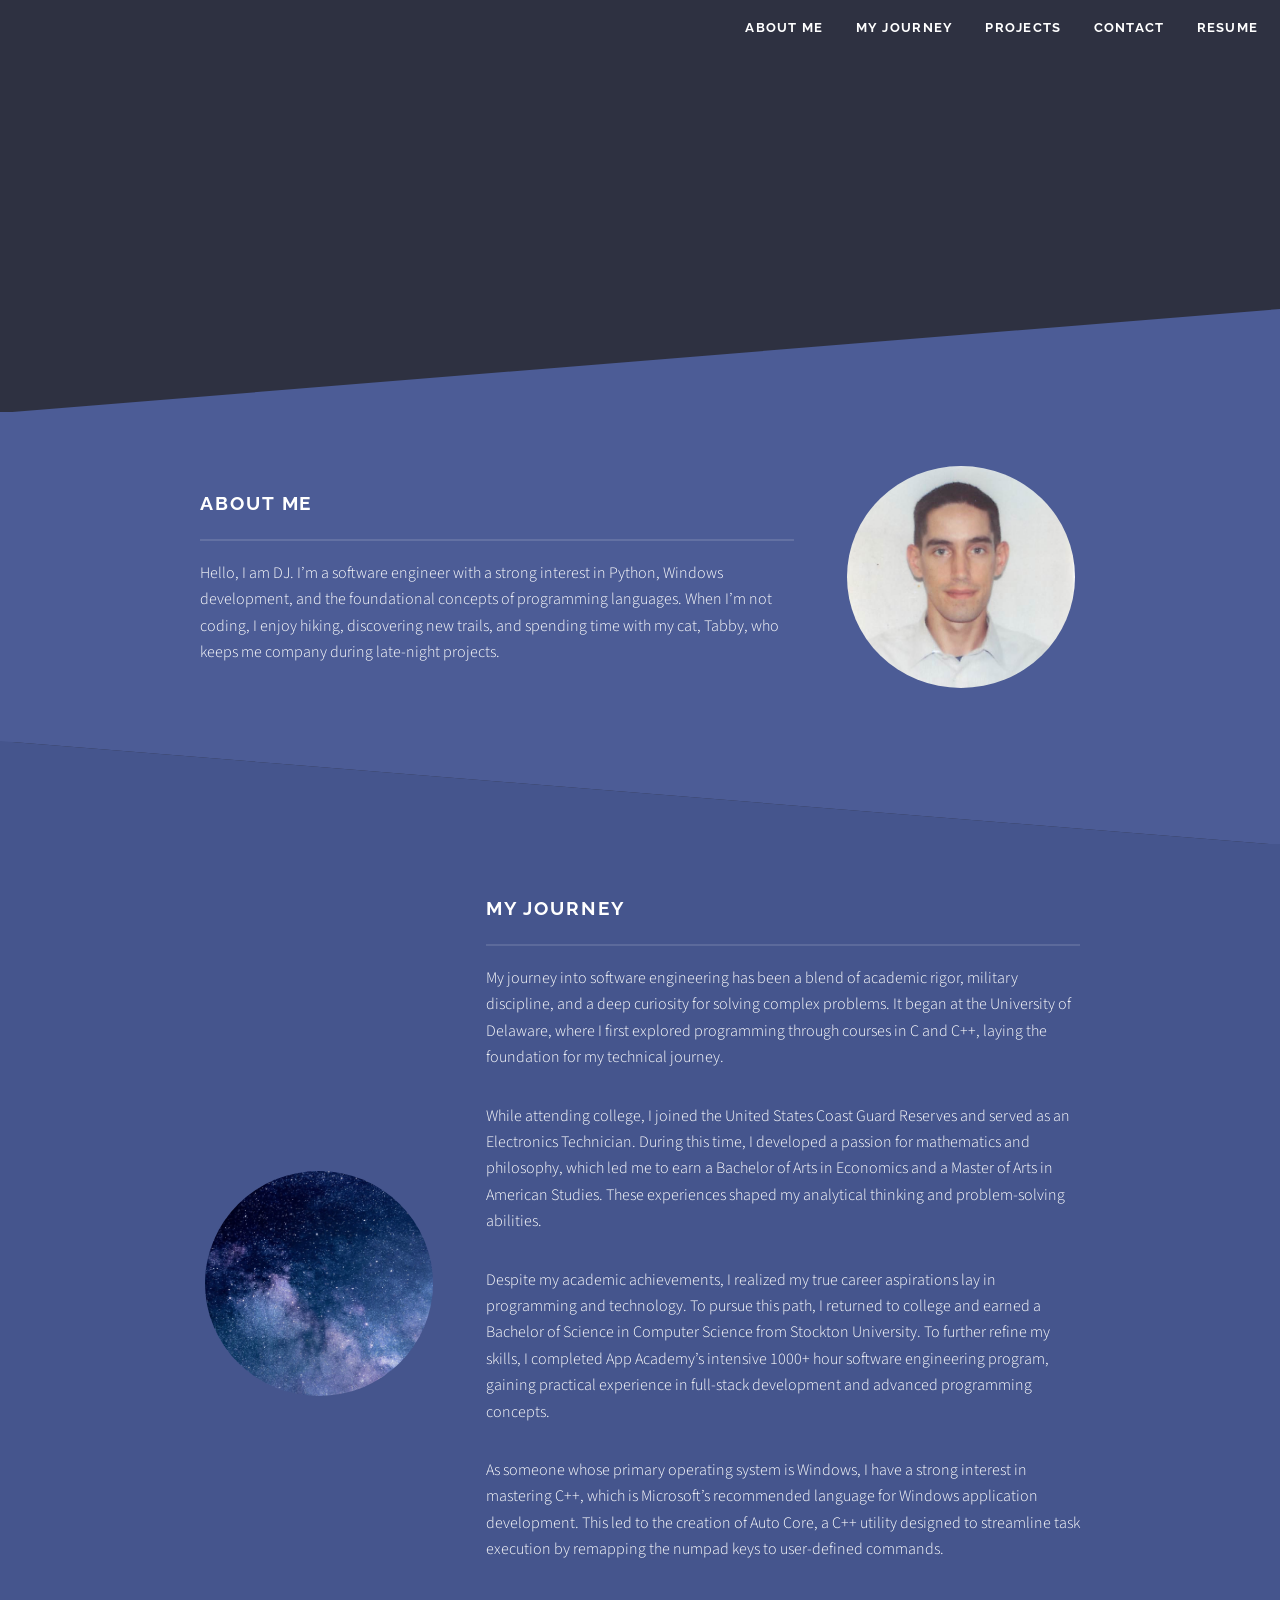
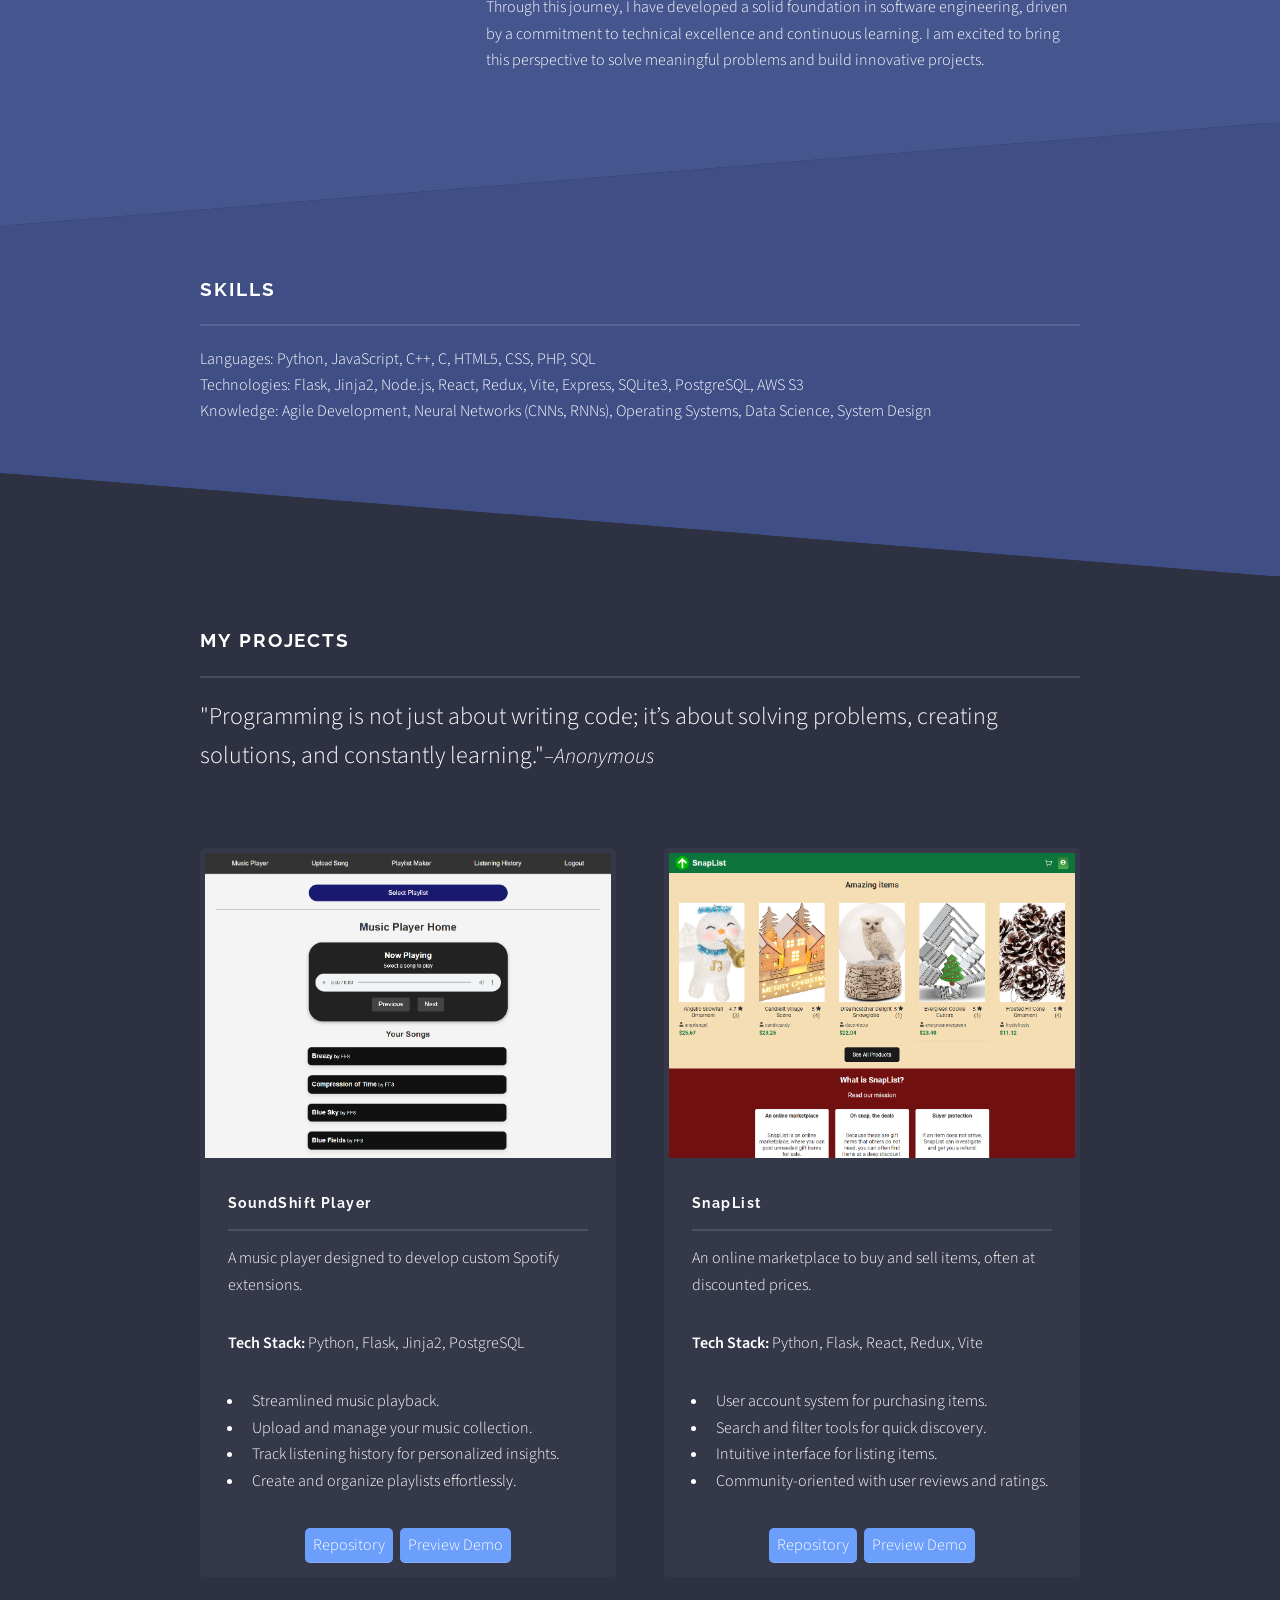
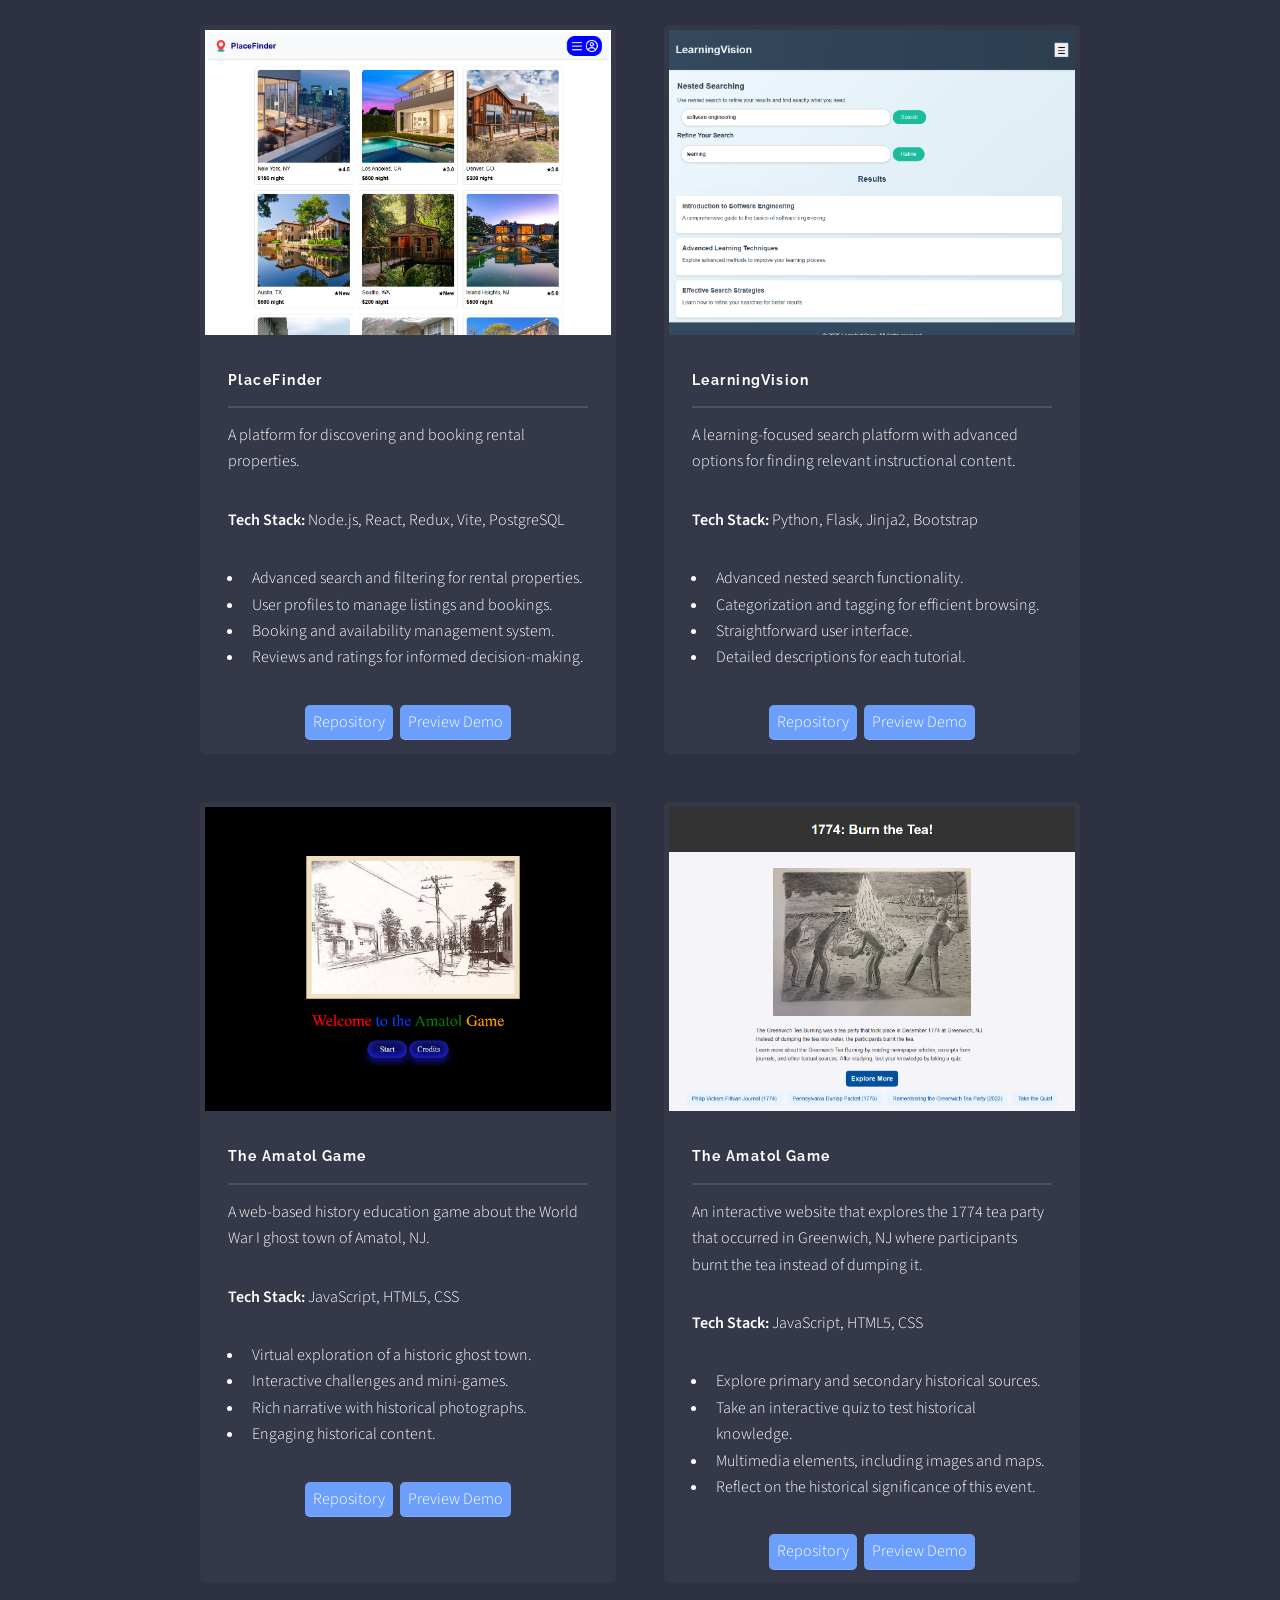
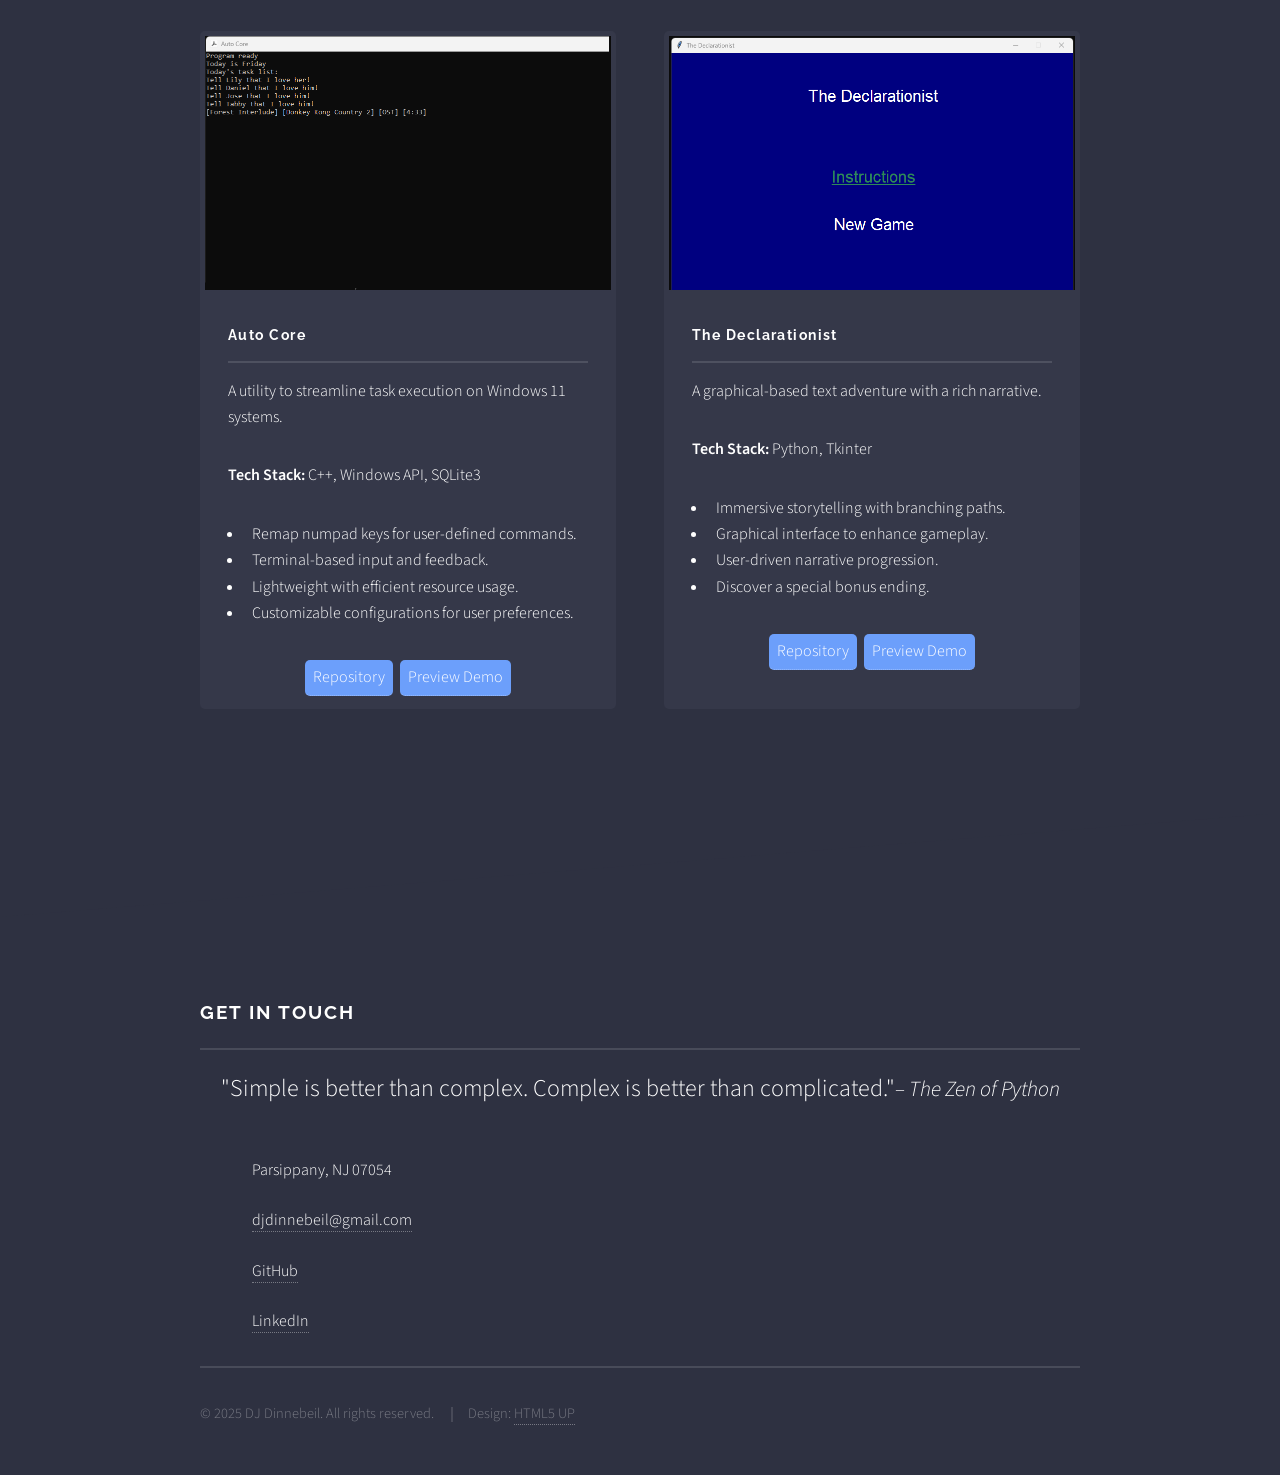
==== commit 0b42de98: "Updated project buttons to preview demo" ====
--- a/index.html
+++ b/index.html
@@ -152,7 +152,7 @@
               </ul>
               <div class="project-buttons">
                 <a href="https://github.com/djdinnebeil/soundshift-player" target="_blank">Repository</a>
-                <a href="demos/soundshift-demo.gif" target="_blank">Live Demo</a>
+                <a href="demos/soundshift-demo.gif" target="_blank">Preview Demo</a>
               </div>
               <!--											<a href="#" class="special">Learn more</a>-->
             </article>
@@ -172,7 +172,7 @@
               </ul>
               <div class="project-buttons">
                 <a href="https://github.com/djdinnebeil/snaplist" target="_blank">Repository</a>
-                <a href="demos/snaplist-demo.gif" target="_blank">Live Demo</a>
+                <a href="demos/snaplist-demo.gif" target="_blank">Preview Demo</a>
               </div>
 
               <!--											<a href="#" class="special">Learn more</a>-->
@@ -192,7 +192,7 @@
               </ul>
               <div class="project-buttons">
                 <a href="https://github.com/djdinnebeil/placefinder" target="_blank">Repository</a>
-                <a href="demos/placefinder-demo.gif" target="_blank">Live Demo</a>
+                <a href="demos/placefinder-demo.gif" target="_blank">Preview Demo</a>
               </div>
               <!--											<a href="#" class="special">Learn more</a>-->
             </article>
@@ -211,7 +211,7 @@
               </ul>
               <div class="project-buttons">
                 <a href="https://github.com/djdinnebeil/learningvision" target="_blank">Repository</a>
-                <a href="demos/learningvision-demo.gif" target="_blank">Live Demo</a>
+                <a href="demos/learningvision-demo.gif" target="_blank">Preview Demo</a>
               </div>
               <!--											<a href="#" class="special">Learn more</a>-->
             </article>
@@ -230,7 +230,7 @@
               </ul>
               <div class="project-buttons">
                 <a href="https://github.com/djdinnebeil/AmatolGame" target="_blank">Repository</a>
-                <a href="demos/amatolgame-demo.gif" target="_blank">Live Demo</a>
+                <a href="demos/amatolgame-demo.gif" target="_blank">Preview Demo</a>
               </div>
 
 
@@ -252,7 +252,7 @@
               </ul>
               <div class="project-buttons">
                 <a href="https://github.com/djdinnebeil/1774-burn-the-tea" target="_blank">Repository</a>
-                <a href="demos/1774-burn-the-tea-demo.gif" target="_blank">Live Demo</a>
+                <a href="demos/1774-burn-the-tea-demo.gif" target="_blank">Preview Demo</a>
               </div>
 
               <!--											<a href="#" class="special">Learn more</a>-->
@@ -271,7 +271,7 @@
               </ul>
               <div class="project-buttons">
                 <a href="https://github.com/djdinnebeil/auto_core" target="_blank">Repository</a>
-                <a href="demos/auto-core-demo.gif" target="_blank">Live Demo</a>
+                <a href="demos/auto-core-demo.gif" target="_blank">Preview Demo</a>
               </div>
 
               <!--											<a href="#" class="special">Learn more</a>-->
@@ -291,7 +291,7 @@
               </ul>
               <div class="project-buttons">
                 <a href="https://github.com/djdinnebeil/TheDeclarationist" target="_blank">Repository</a>
-                <a href="demos/declarationist-demo.gif" target="_blank">Live Demo</a>
+                <a href="demos/declarationist-demo.gif" target="_blank">Preview Demo</a>
               </div>
 
               <!--											<a href="#" class="special">Learn more</a>-->
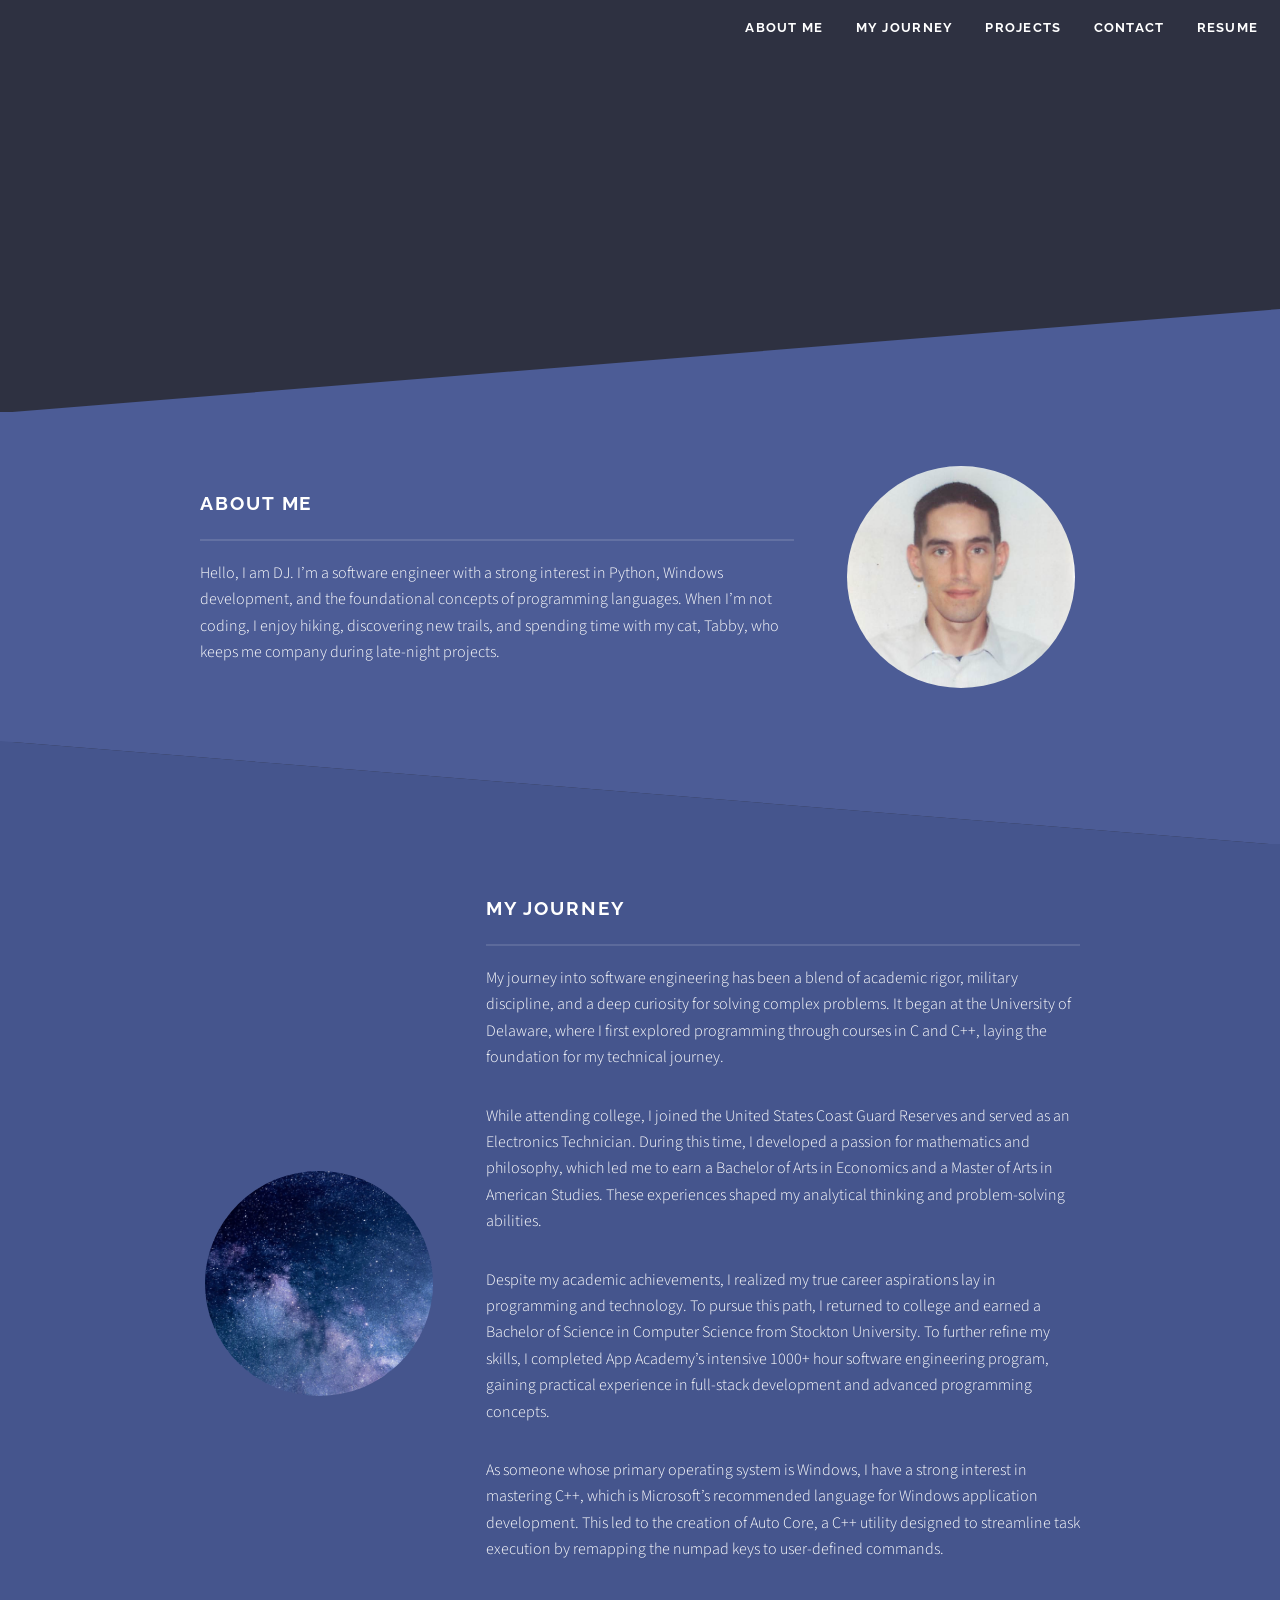
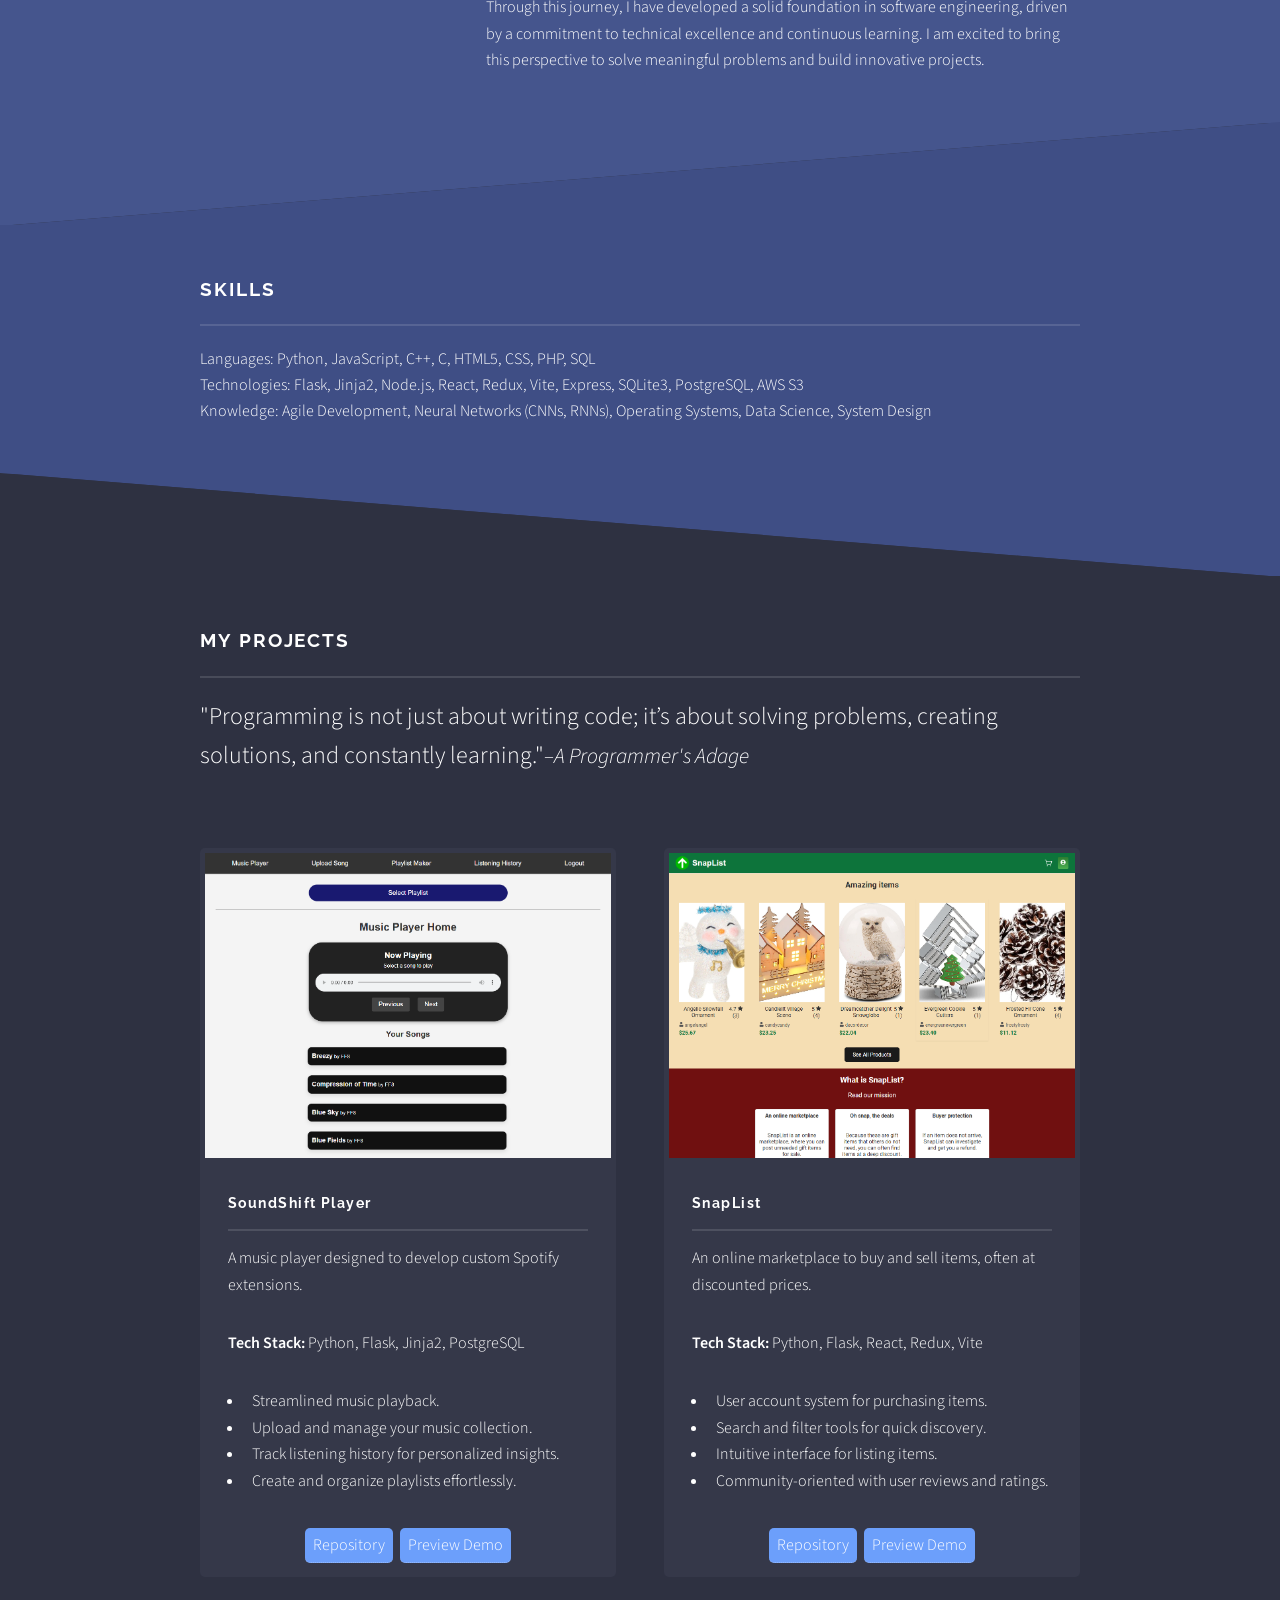
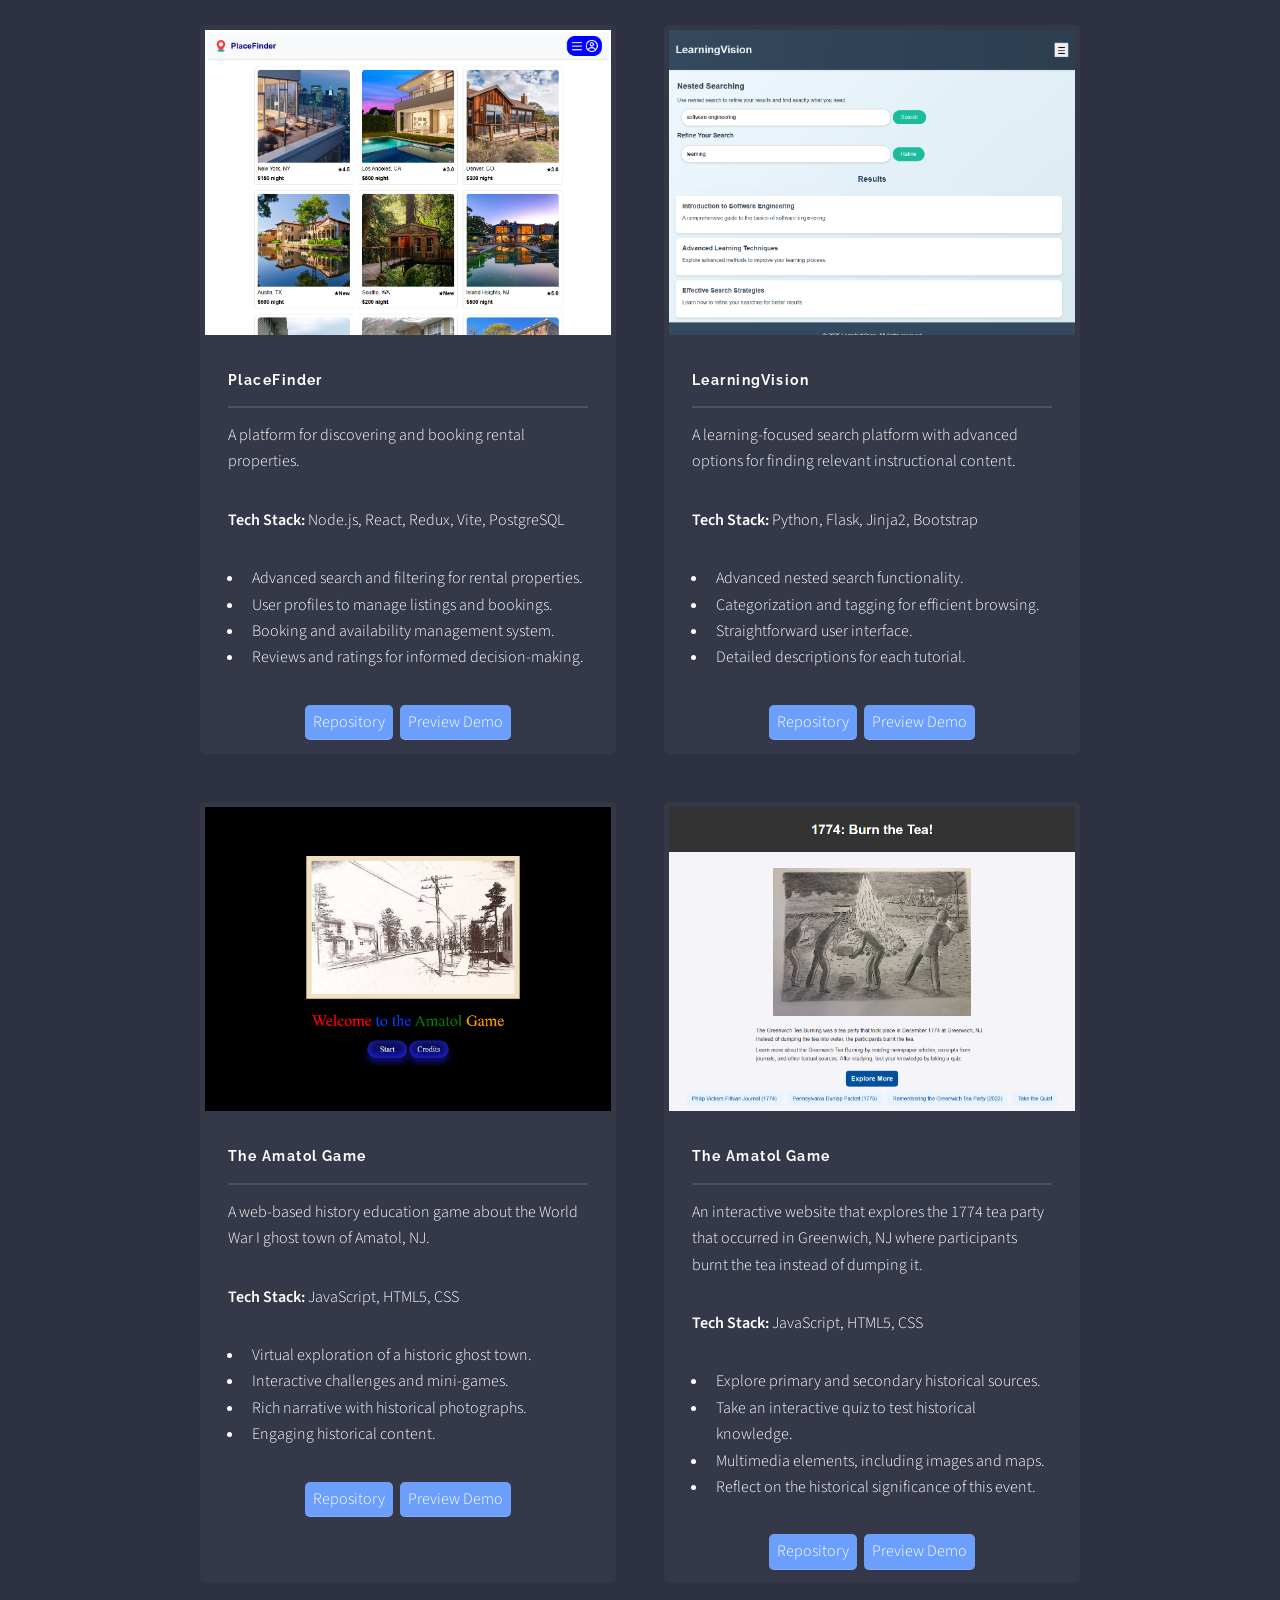
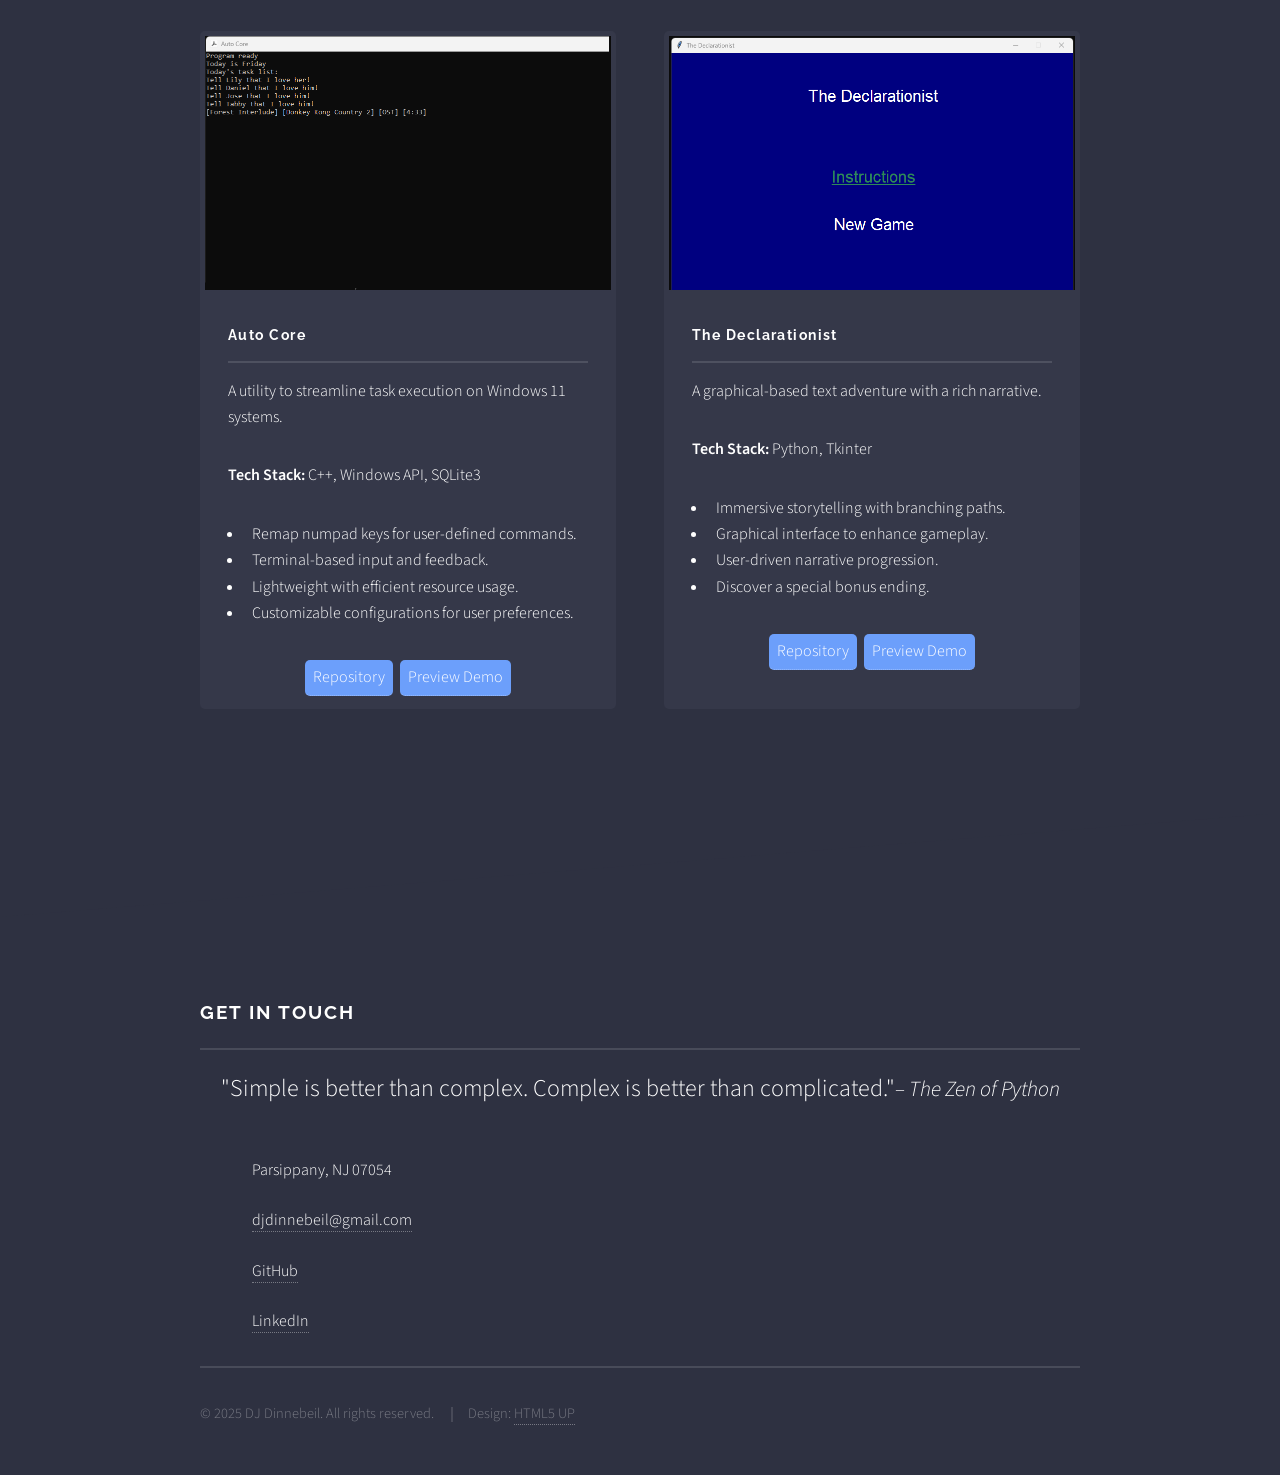
==== commit 6b3a55c9: "Updated opening to projects" ====
--- a/index.html
+++ b/index.html
@@ -136,11 +136,11 @@
         <div class="inner">
           <h2 class="major">My Projects</h2>
           <p style="font-size: 1.5rem;">"Programming is not just about writing code; it’s about solving problems,
-            creating solutions, and constantly learning."</span><span style="font-style: italic; font-size: 0.9em;">–Anonymous </span>
+            creating solutions, and constantly learning."</span><span style="font-style: italic; font-size: 0.9em;">–A Programmer's Adage</span>
           </p>
           <section class="features">
             <article>
-              <a href="#" class="image"><img src="images/soundshift-player.png" alt="SoundShift Player screenshot"/></a>
+              <a href="https://github.com/djdinnebeil/soundshift-player" target="_blank" class="image"><img src="images/soundshift-player.png" alt="SoundShift Player screenshot"/></a>
               <h3 class="major">SoundShift Player</h3>
               <p class="project-description">A music player designed to develop custom Spotify extensions.</p>
               <p class="project-tech-stack"><strong>Tech Stack:</strong> Python, Flask, Jinja2, PostgreSQL</p>
@@ -159,7 +159,7 @@
 
 
             <article>
-              <a href="#" class="image"><img src="images/snaplist.png" alt="SnapList screenshot"/></a>
+              <a href="https://github.com/djdinnebeil/snaplist" target="_blank" class="image"><img src="images/snaplist.png" alt="SnapList screenshot"/></a>
               <h3 class="major">SnapList</h3>
               <p class="project-description">An online marketplace to buy and sell items, often at discounted
                 prices.</p>
@@ -179,7 +179,7 @@
             </article>
 
             <article>
-              <a href="#" class="image"><img src="images/placefinder.png" alt="PlaceFinder screenshot"/></a>
+              <a href="https://github.com/djdinnebeil/placefinder" target="_blank" class="image"><img src="images/placefinder.png" alt="PlaceFinder screenshot"/></a>
               <h3 class="major">PlaceFinder</h3>
 
               <p class="project-description">A platform for discovering and booking rental properties.</p>
@@ -198,7 +198,7 @@
             </article>
 
             <article>
-              <a href="#" class="image"><img src="images/learning-vision.png" alt="LearningVision screenshot"/></a>
+              <a href="https://github.com/djdinnebeil/learningvision" target="_blank" class="image"><img src="images/learning-vision.png" alt="LearningVision screenshot"/></a>
               <h3 class="major">LearningVision</h3>
               <p class="project-description">A learning-focused search platform with advanced options for finding
                 relevant instructional content.</p>
@@ -217,7 +217,7 @@
             </article>
 
             <article>
-              <a href="#" class="image"><img src="images/amatol-game.png" alt="The Amatol Game screenshot"/></a>
+              <a href="https://github.com/djdinnebeil/AmatolGame" target="_blank" class="image"><img src="images/amatol-game.png" alt="The Amatol Game screenshot"/></a>
               <h3 class="major">The Amatol Game</h3>
               <p class="project-description">A web-based history education game about the World War I ghost town of
                 Amatol, NJ.</p>
@@ -238,7 +238,7 @@
             </article>
 
             <article>
-              <a href="#" class="image"><img src="images/1774-burn-the-tea.png"
+              <a href="https://github.com/djdinnebeil/1774-burn-the-tea" target="_blank" class="image"><img src="images/1774-burn-the-tea.png"
                                              alt="1774: Burn the Tea screenshot"/></a>
               <h3 class="major">The Amatol Game</h3>
               <p class="project-description">An interactive website that explores the 1774 tea party that occurred in
@@ -259,7 +259,7 @@
             </article>
 
             <article>
-              <a href="#" class="image"><img src="images/auto-core.png" alt="Auto Core screenshot"/></a>
+              <a href="https://github.com/djdinnebeil/auto_core" target="_blank" class="image"><img src="images/auto-core.png" alt="Auto Core screenshot"/></a>
               <h3 class="major">Auto Core</h3>
               <p class="project-description">A utility to streamline task execution on Windows 11 systems.</p>
               <p class="project-tech-stack"><strong>Tech Stack:</strong> C++, Windows API, SQLite3</p>
@@ -278,7 +278,7 @@
             </article>
 
             <article>
-              <a href="#" class="image"><img src="images/the-declarationist.png"
+              <a href="https://github.com/djdinnebeil/TheDeclarationist" target="_blank" class="image"><img src="images/the-declarationist.png"
                                              alt="The Declarationist screenshot"/></a>
               <h3 class="major">The Declarationist</h3>
               <p class="project-description">A graphical-based text adventure with a rich narrative.</p>
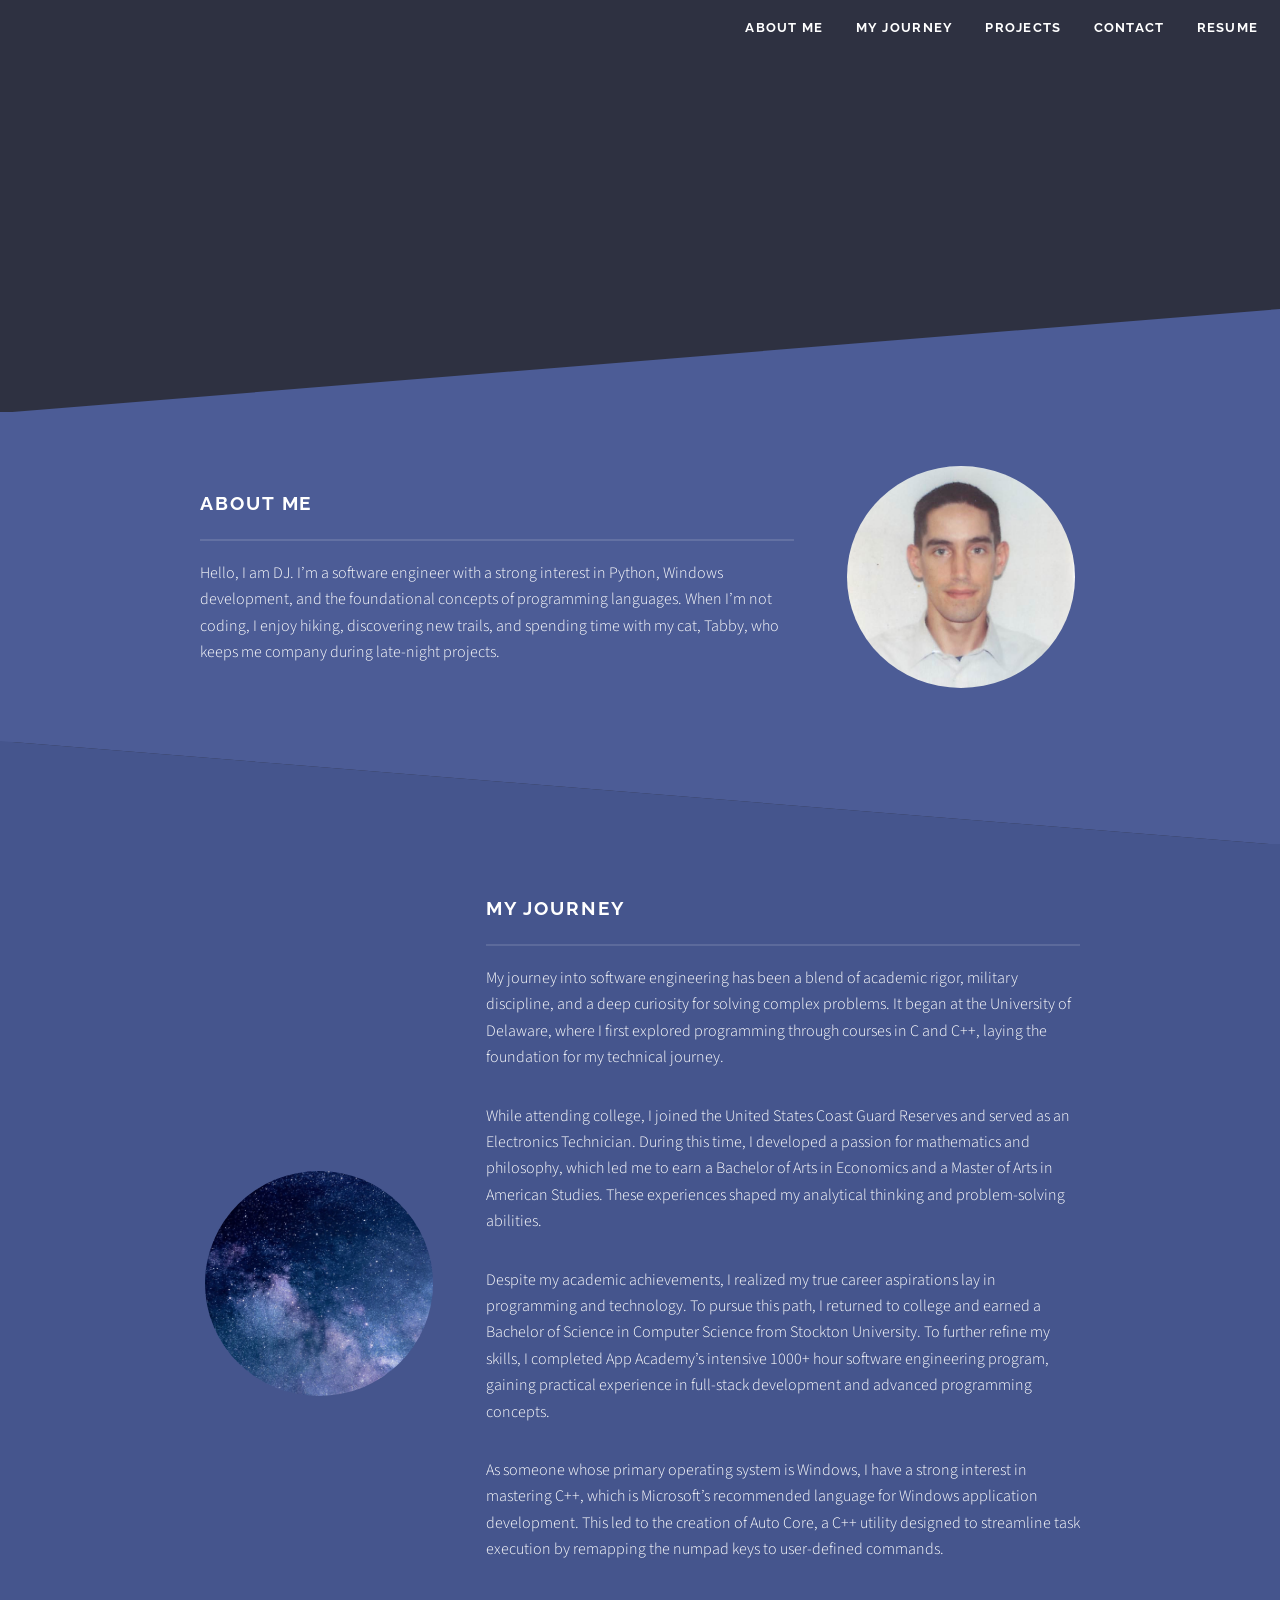
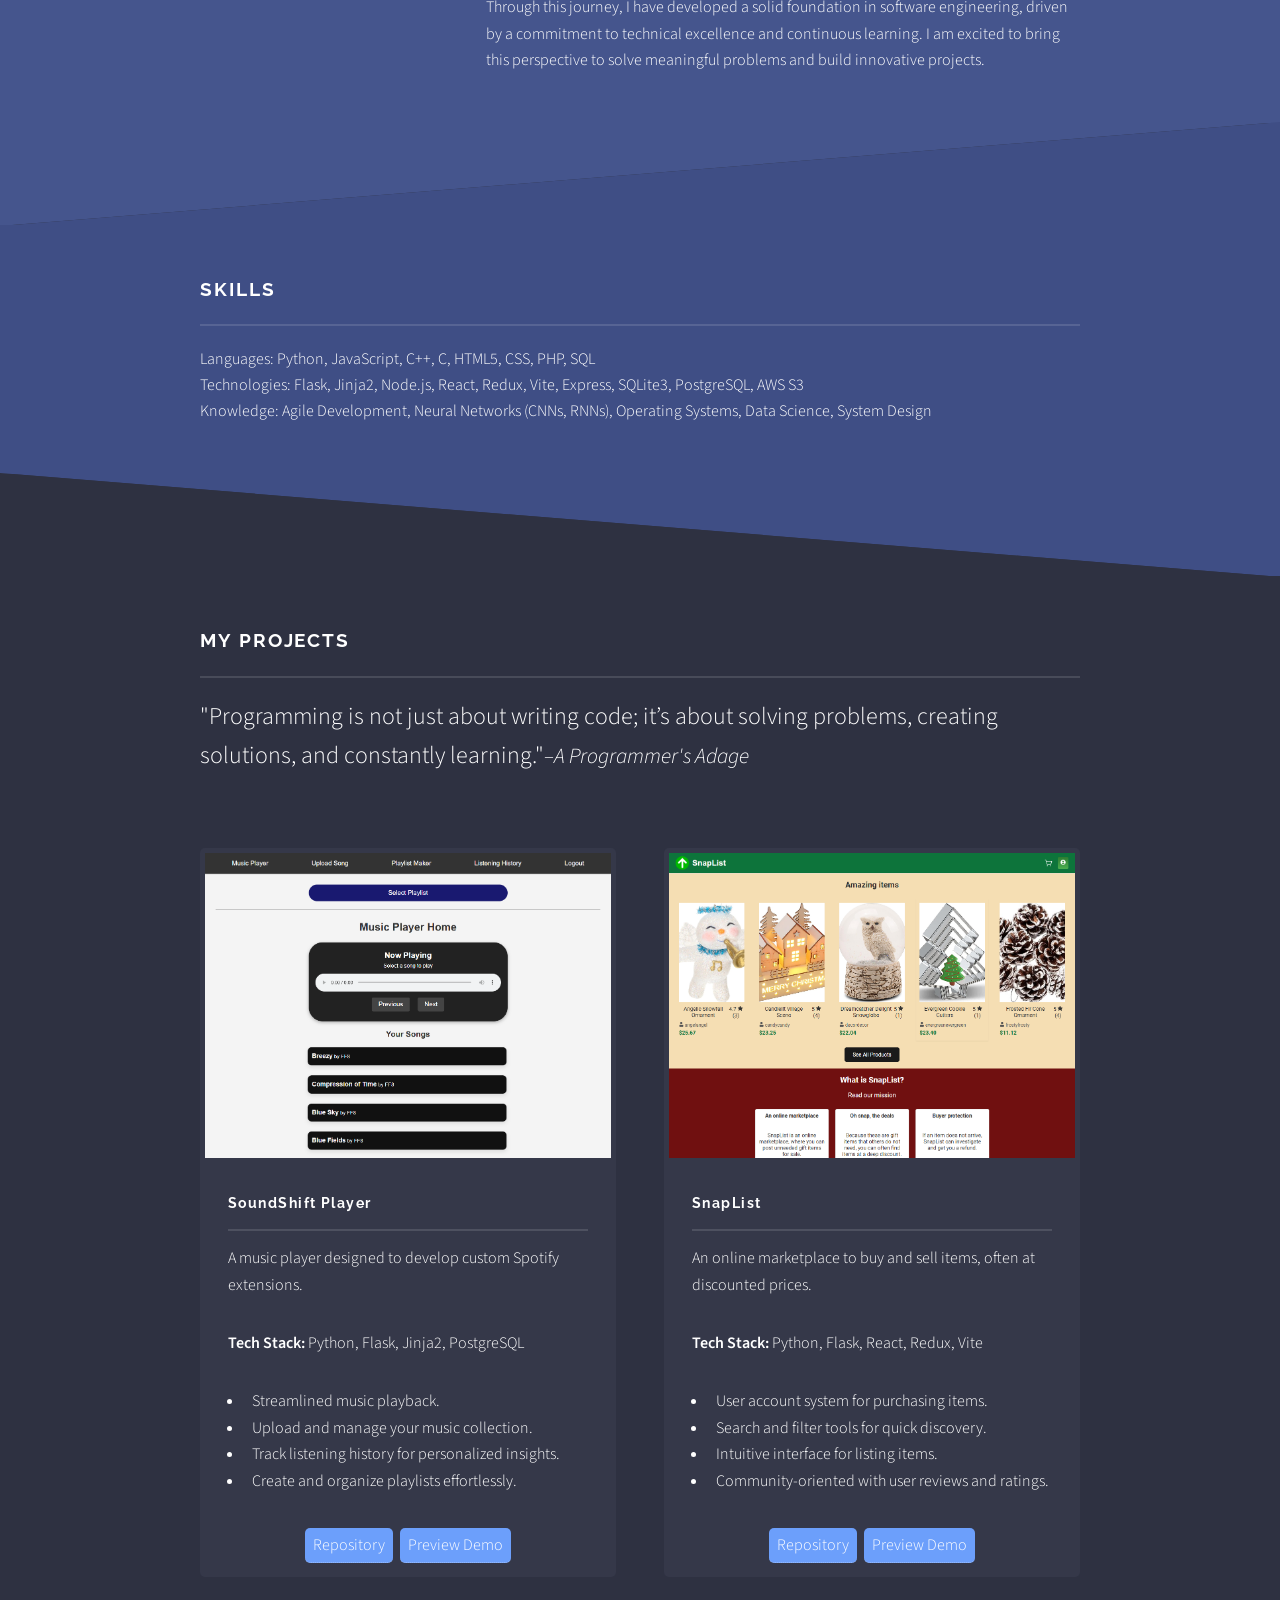
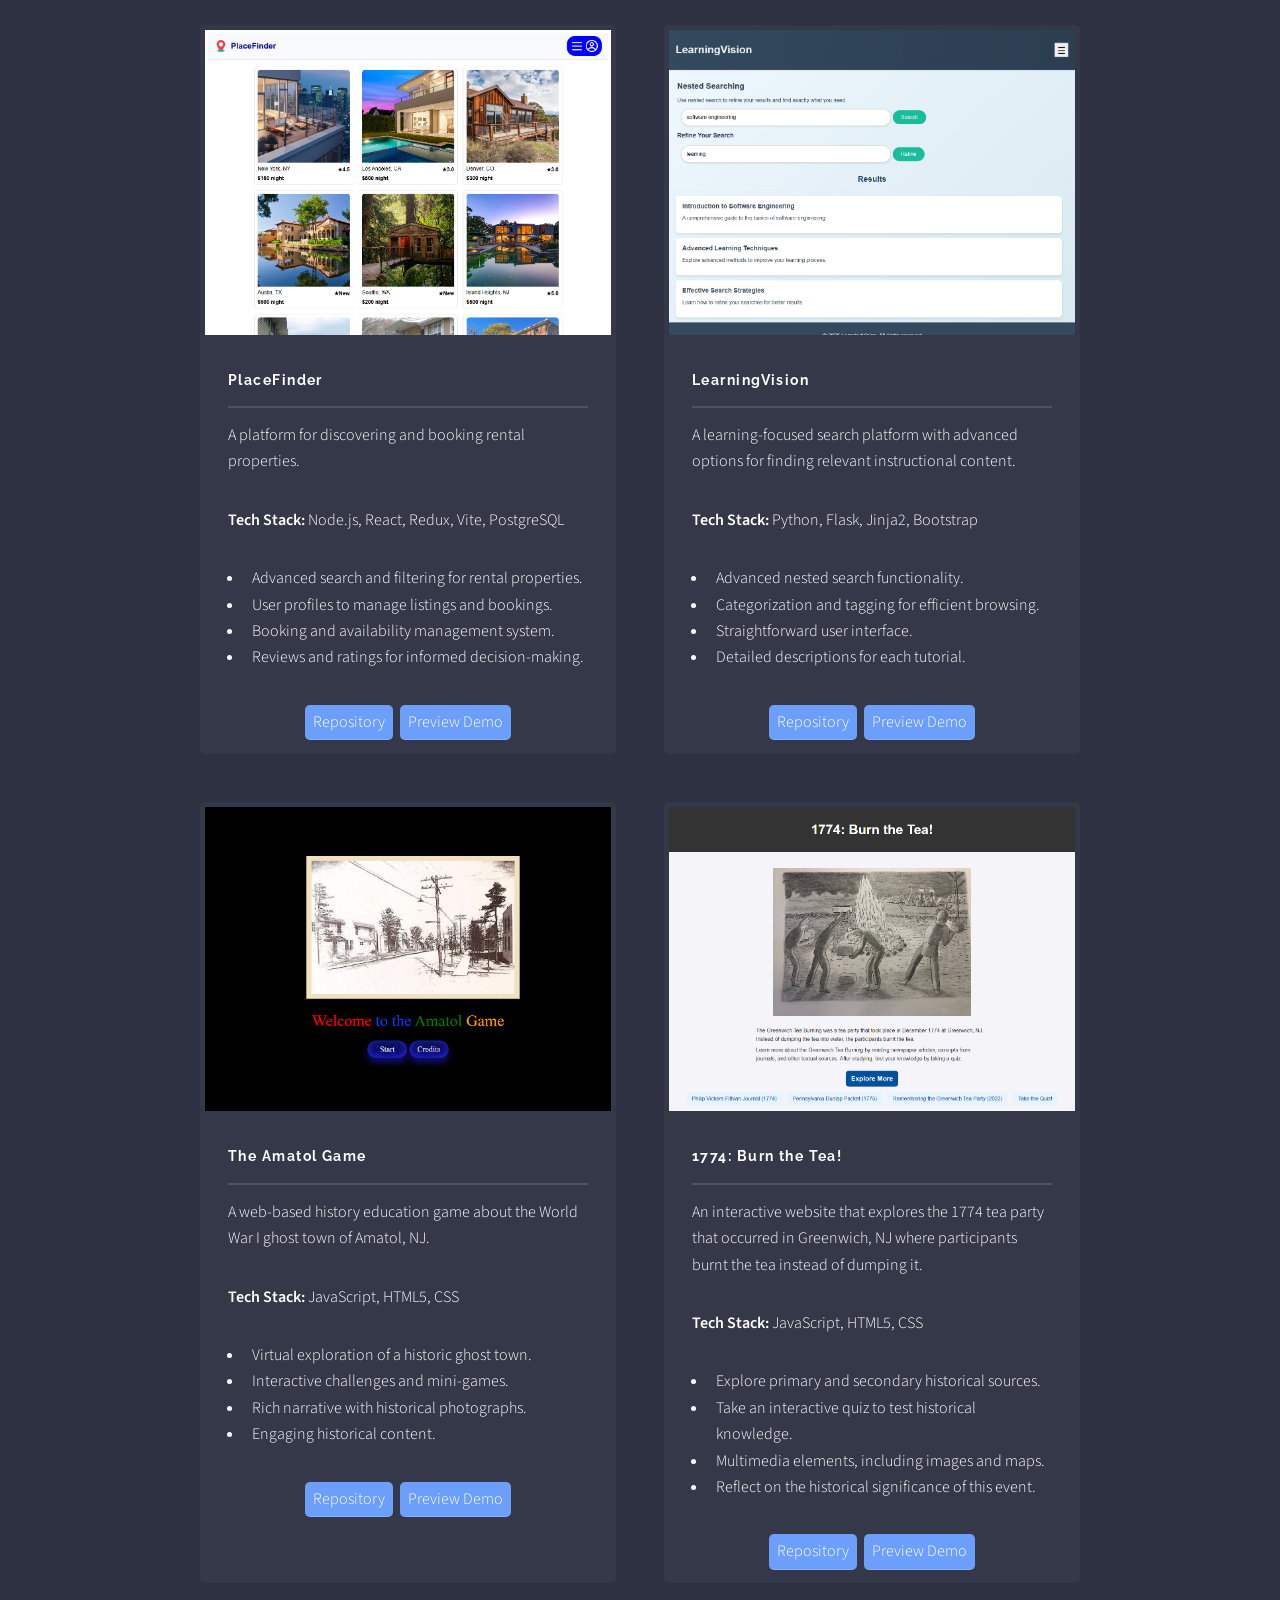
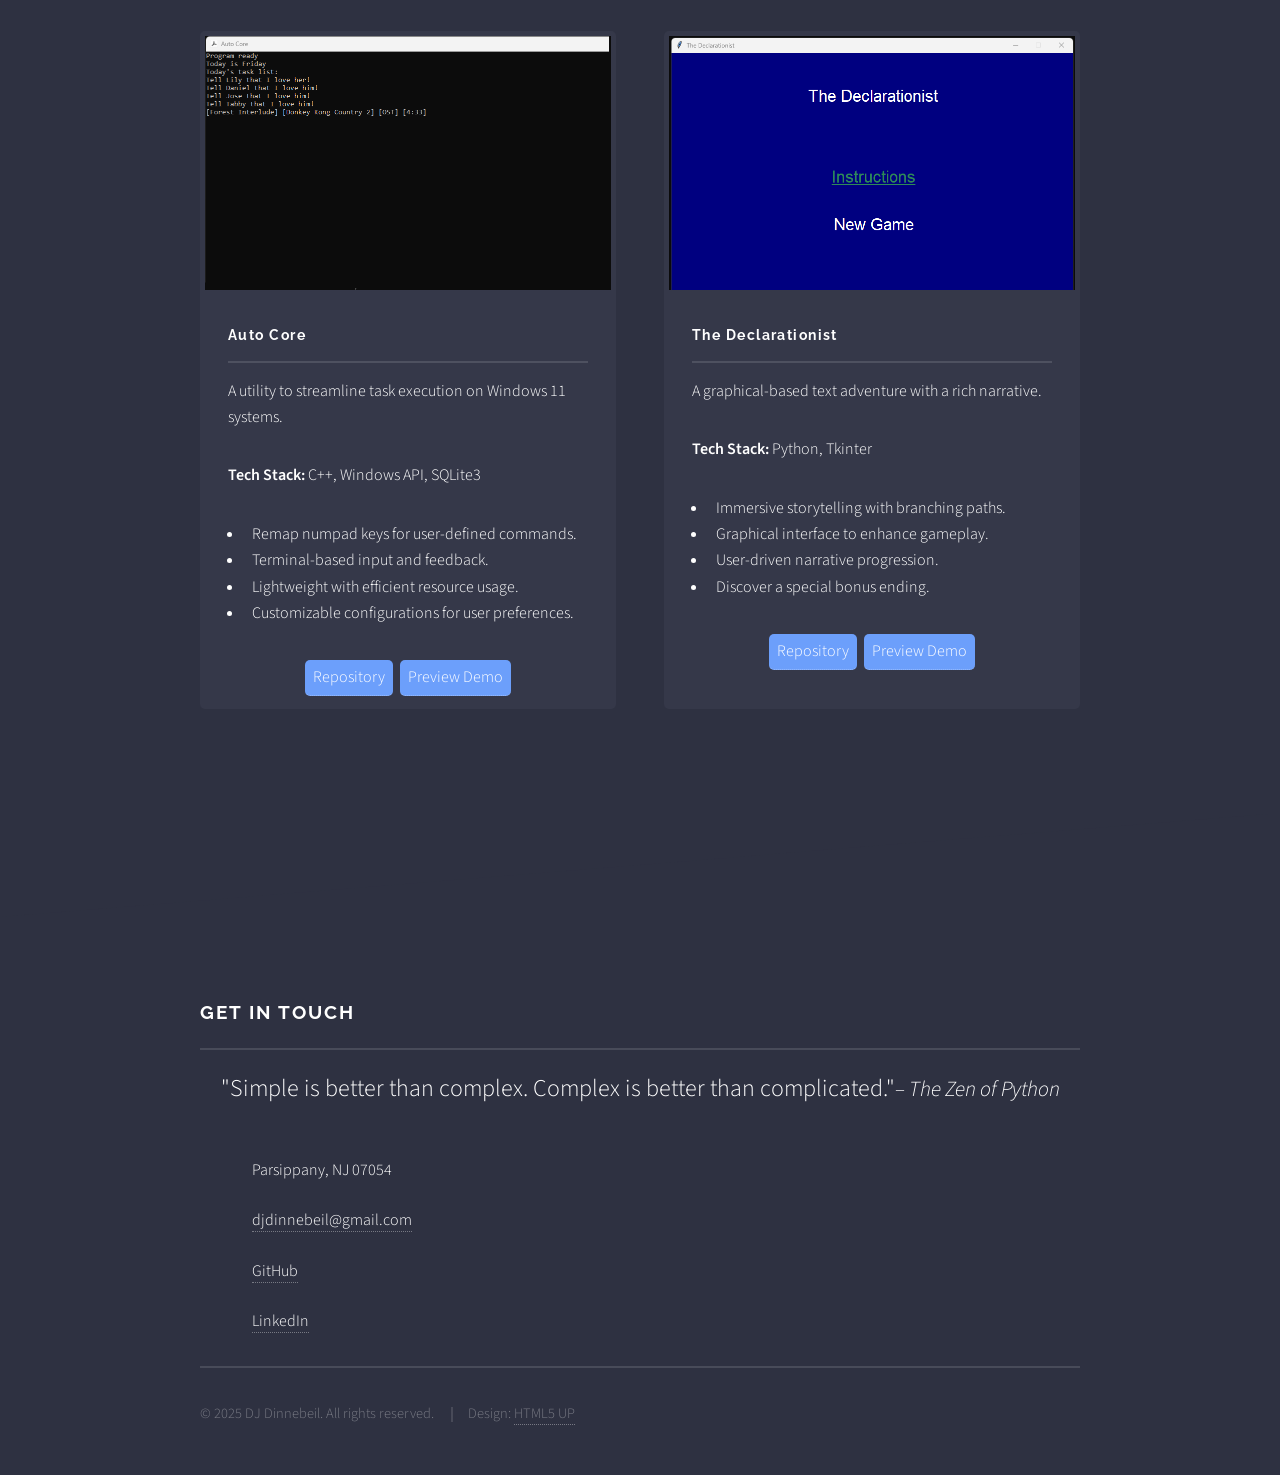
==== commit 415ff789: "Modified 1774: Burn the Tea!" ====
--- a/index.html
+++ b/index.html
@@ -240,7 +240,7 @@
             <article>
               <a href="https://github.com/djdinnebeil/1774-burn-the-tea" target="_blank" class="image"><img src="images/1774-burn-the-tea.png"
                                              alt="1774: Burn the Tea screenshot"/></a>
-              <h3 class="major">The Amatol Game</h3>
+              <h3 class="major">1774: Burn the Tea!</h3>
               <p class="project-description">An interactive website that explores the 1774 tea party that occurred in
                 Greenwich, NJ where participants burnt the tea instead of dumping it.</p>
               <p class="project-tech-stack"><strong>Tech Stack:</strong> JavaScript, HTML5, CSS</p>
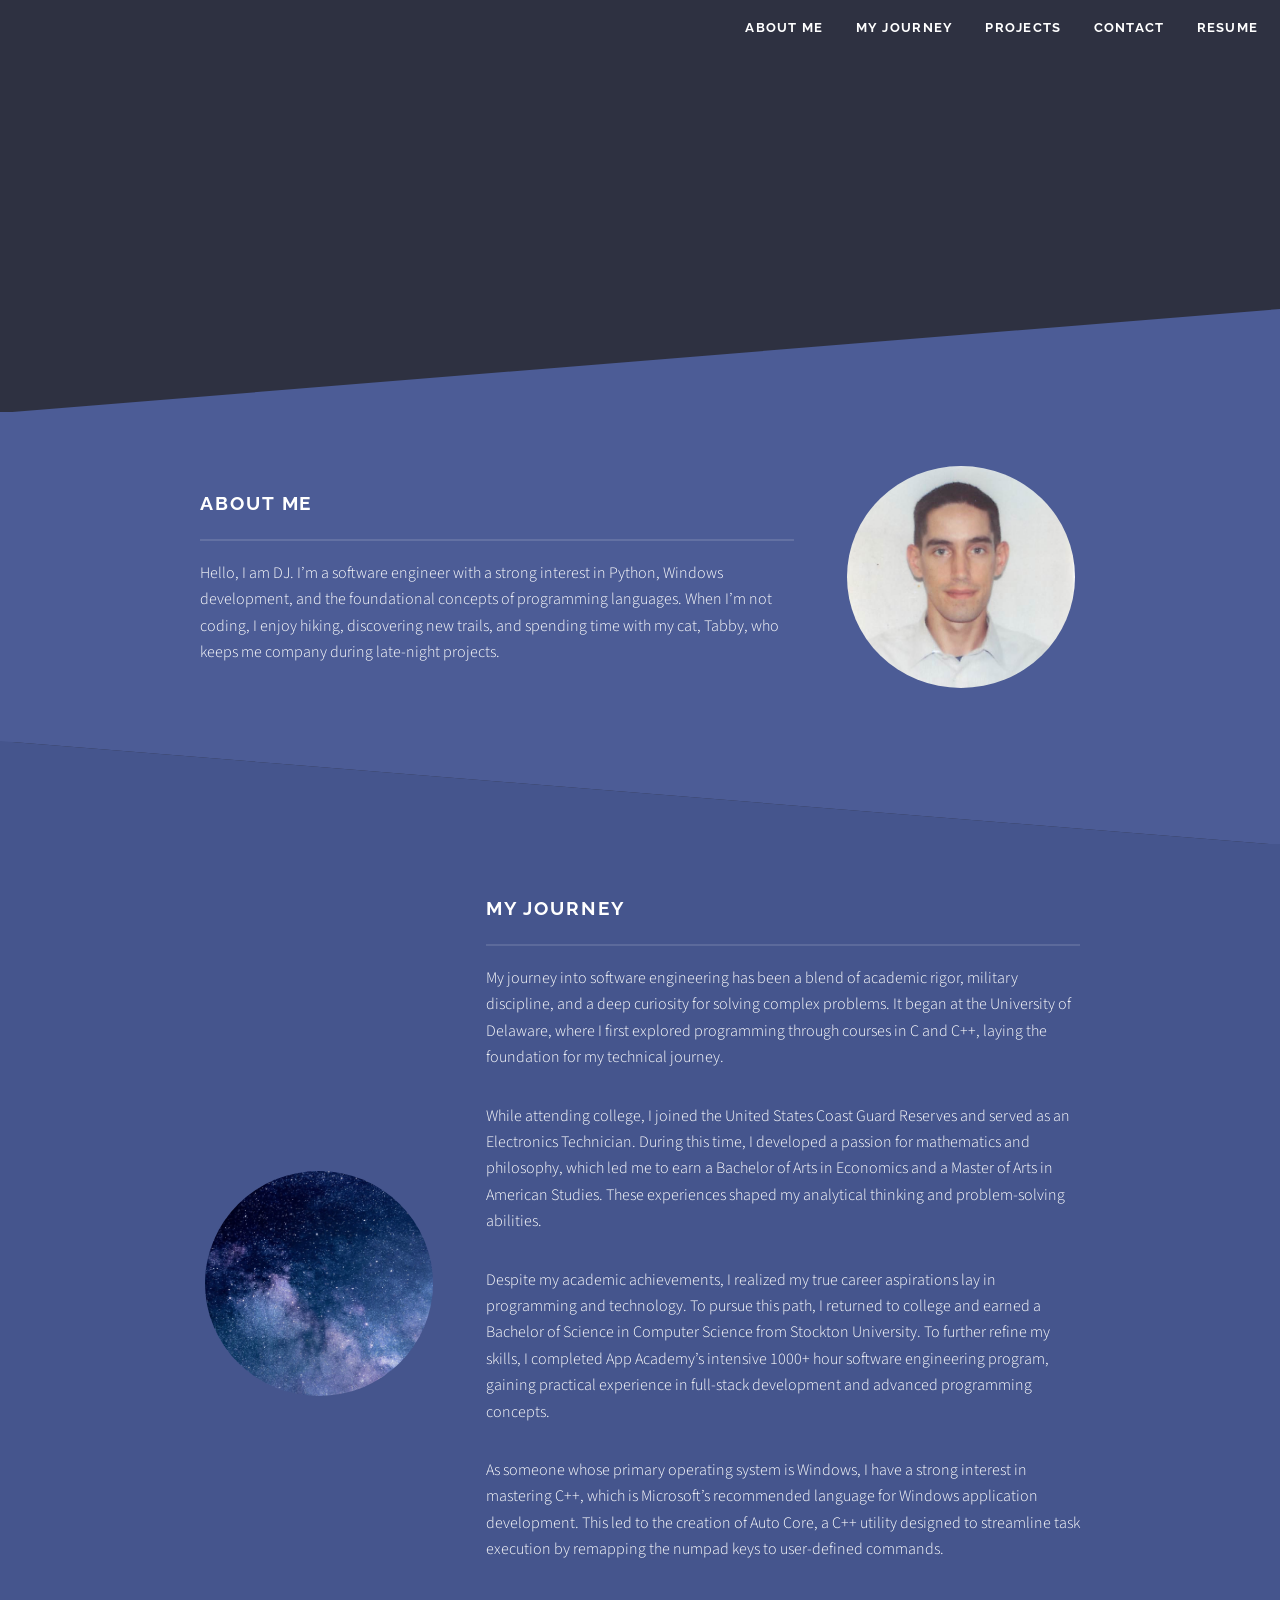
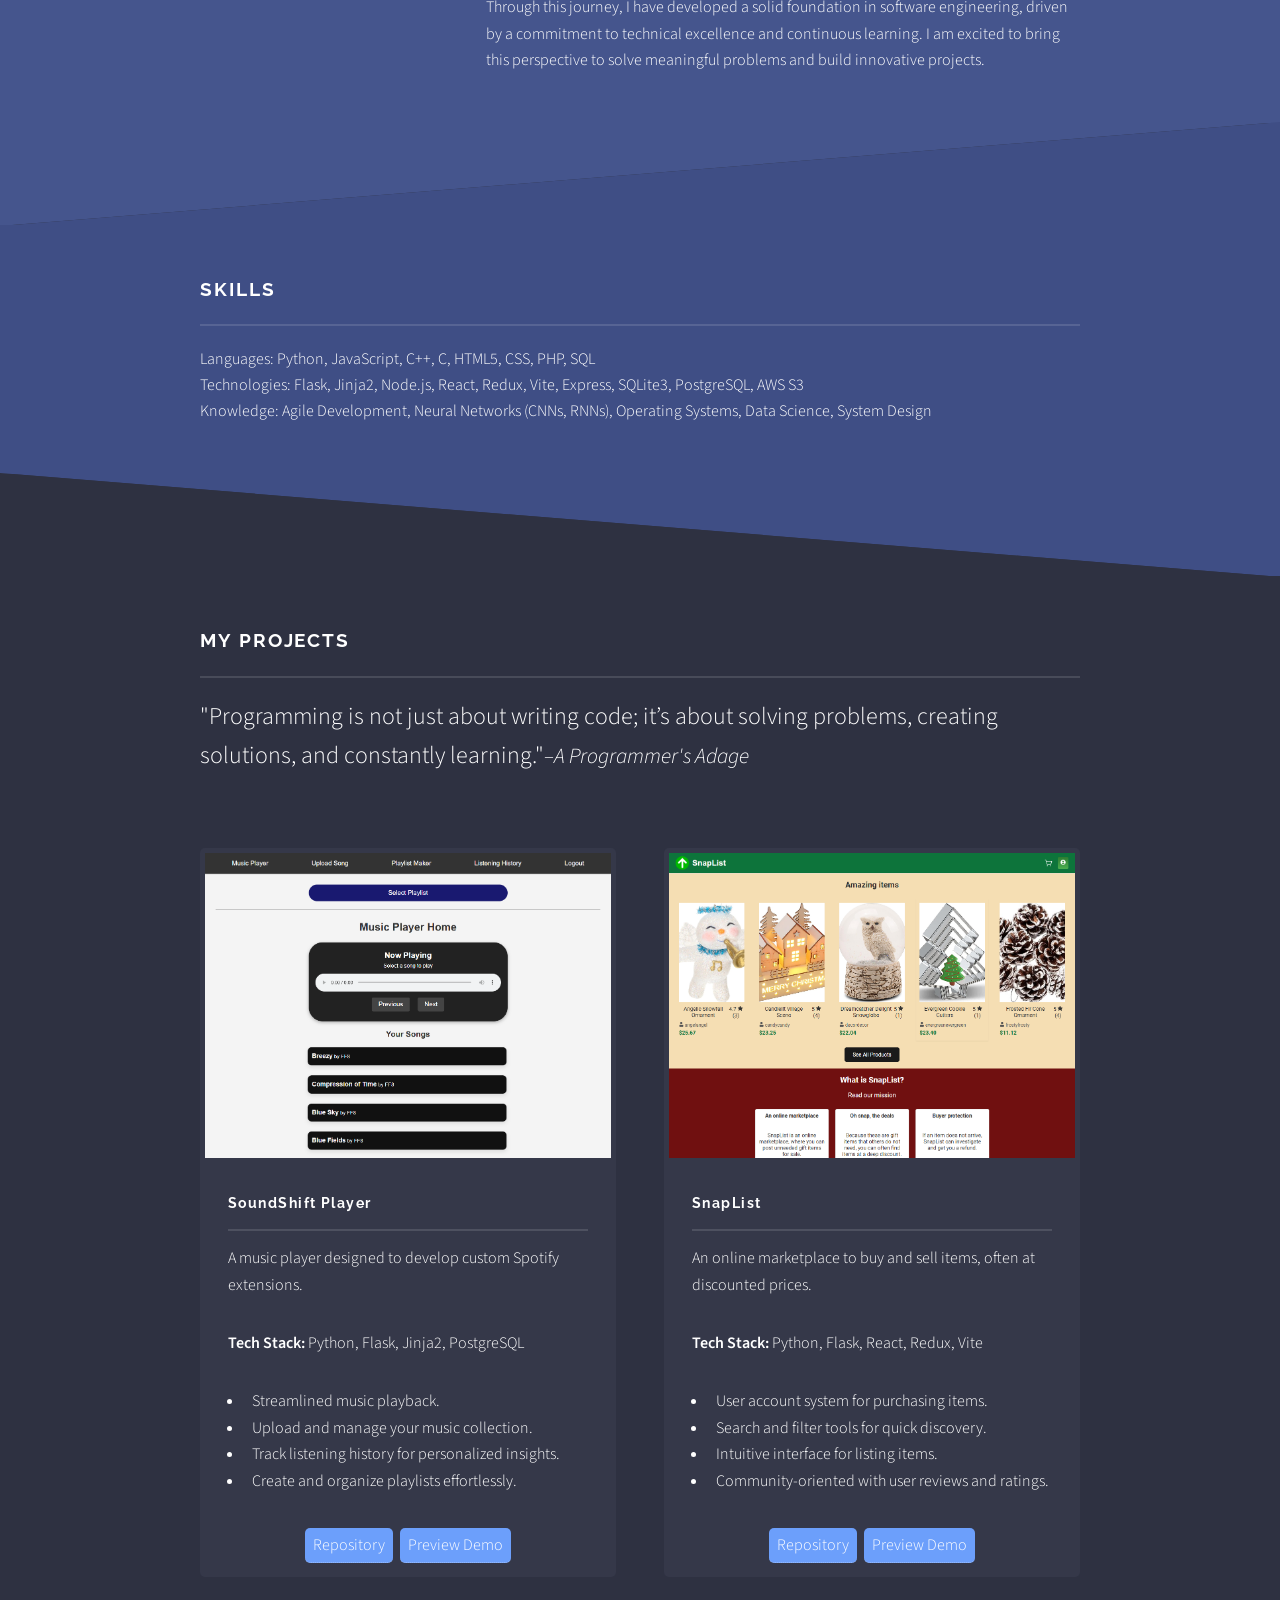
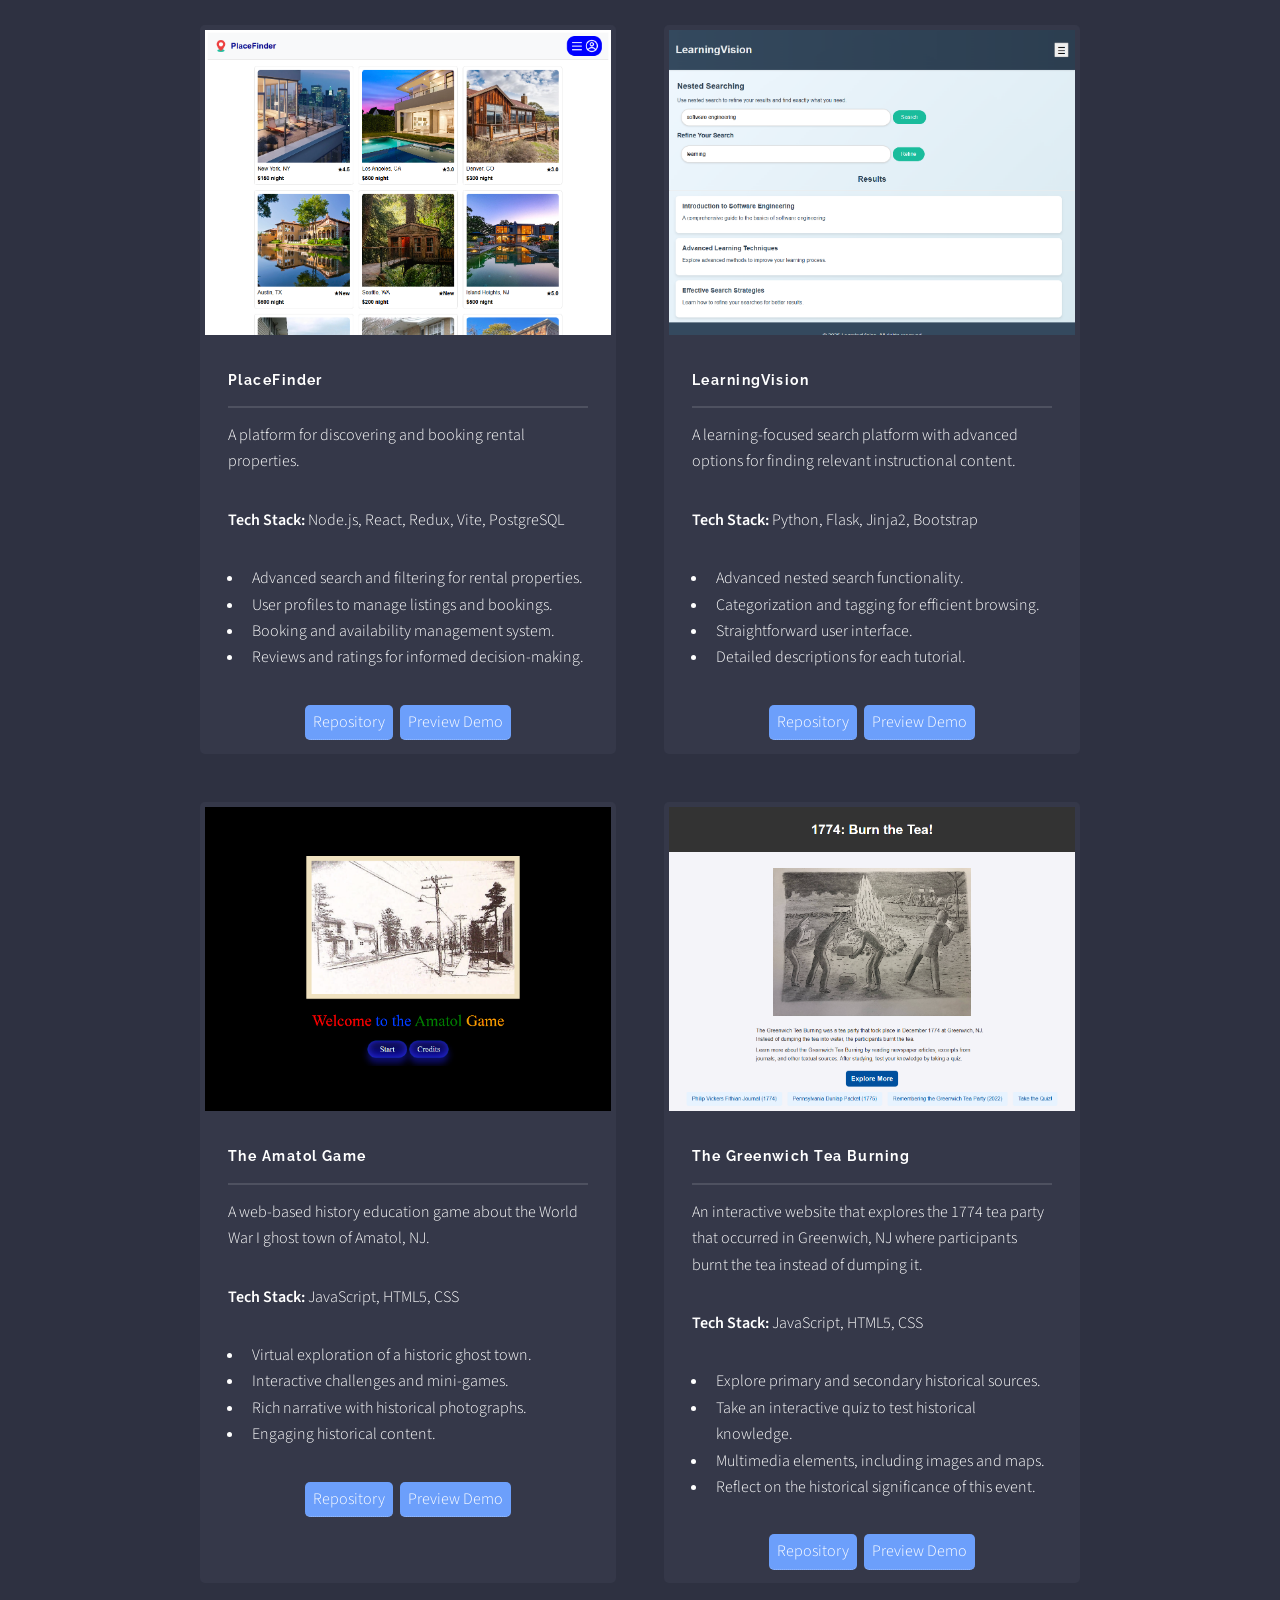
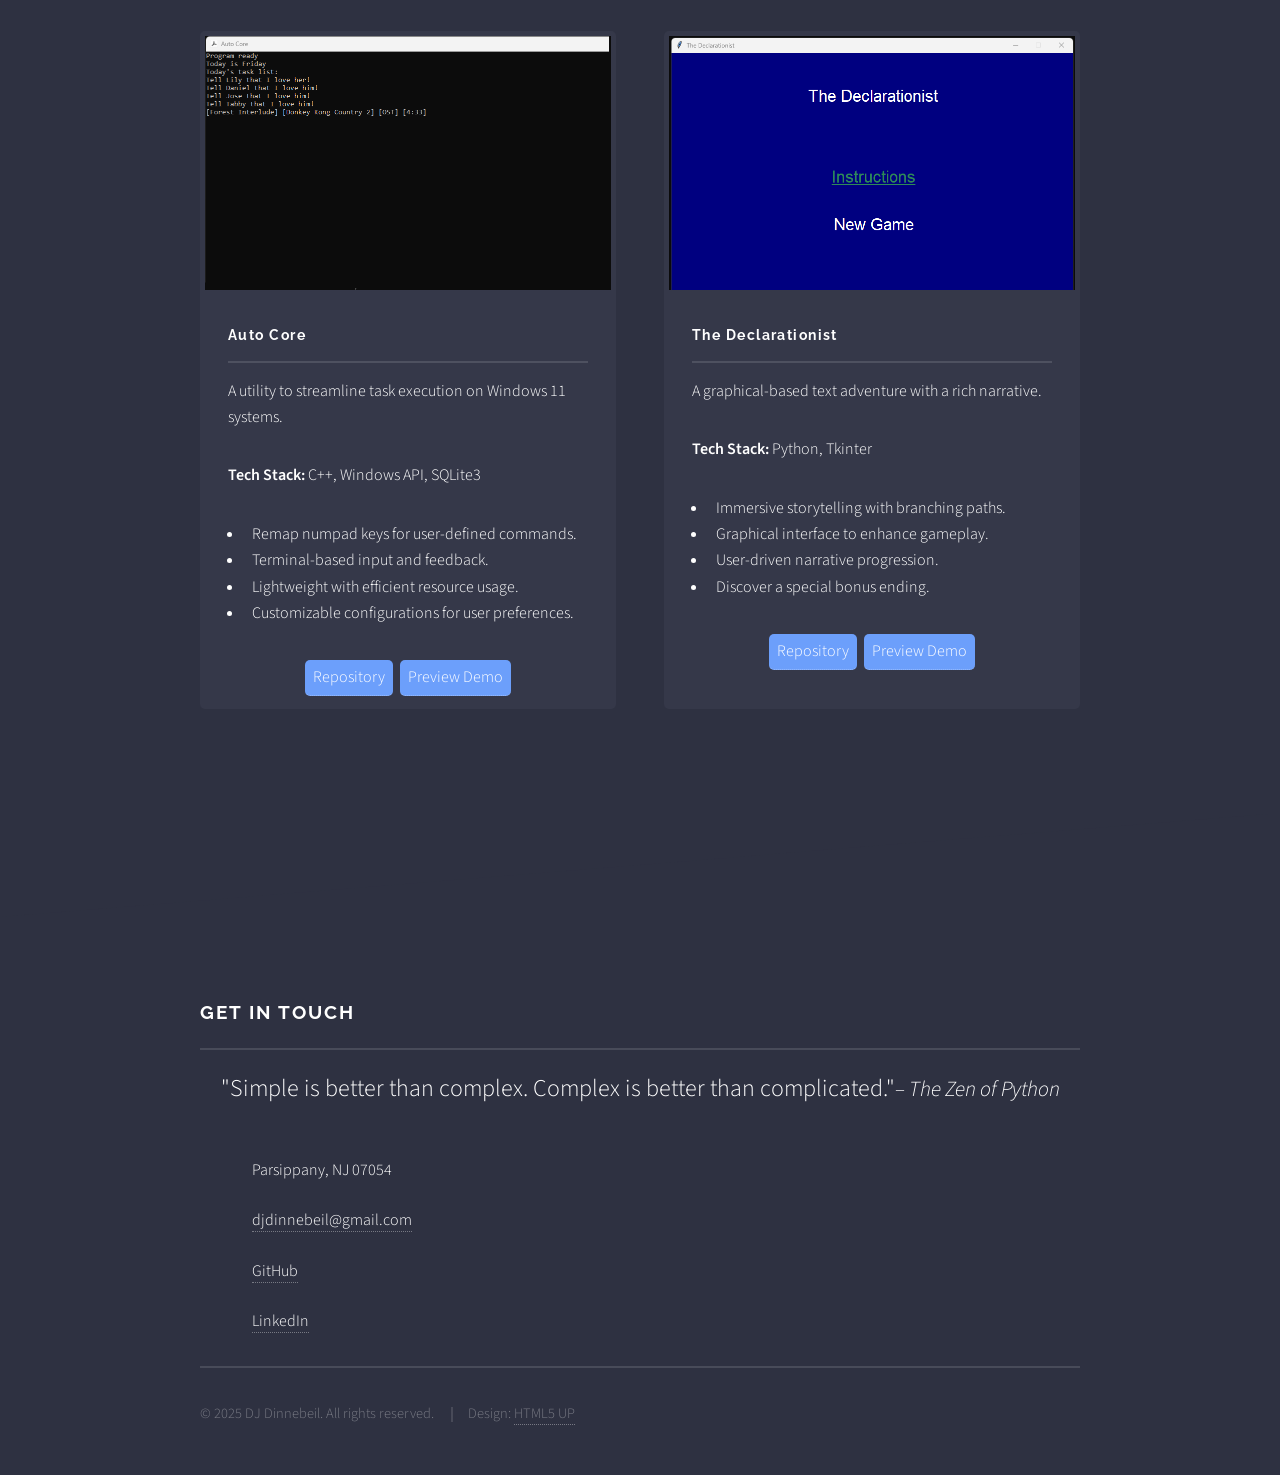
==== commit 674c5d0d: "Modified the Greenwich Tea Burning" ====
--- a/index.html
+++ b/index.html
@@ -240,7 +240,7 @@
             <article>
               <a href="https://github.com/djdinnebeil/1774-burn-the-tea" target="_blank" class="image"><img src="images/1774-burn-the-tea.png"
                                              alt="1774: Burn the Tea screenshot"/></a>
-              <h3 class="major">1774: Burn the Tea!</h3>
+              <h3 class="major">The Greenwich Tea Burning</h3>
               <p class="project-description">An interactive website that explores the 1774 tea party that occurred in
                 Greenwich, NJ where participants burnt the tea instead of dumping it.</p>
               <p class="project-tech-stack"><strong>Tech Stack:</strong> JavaScript, HTML5, CSS</p>
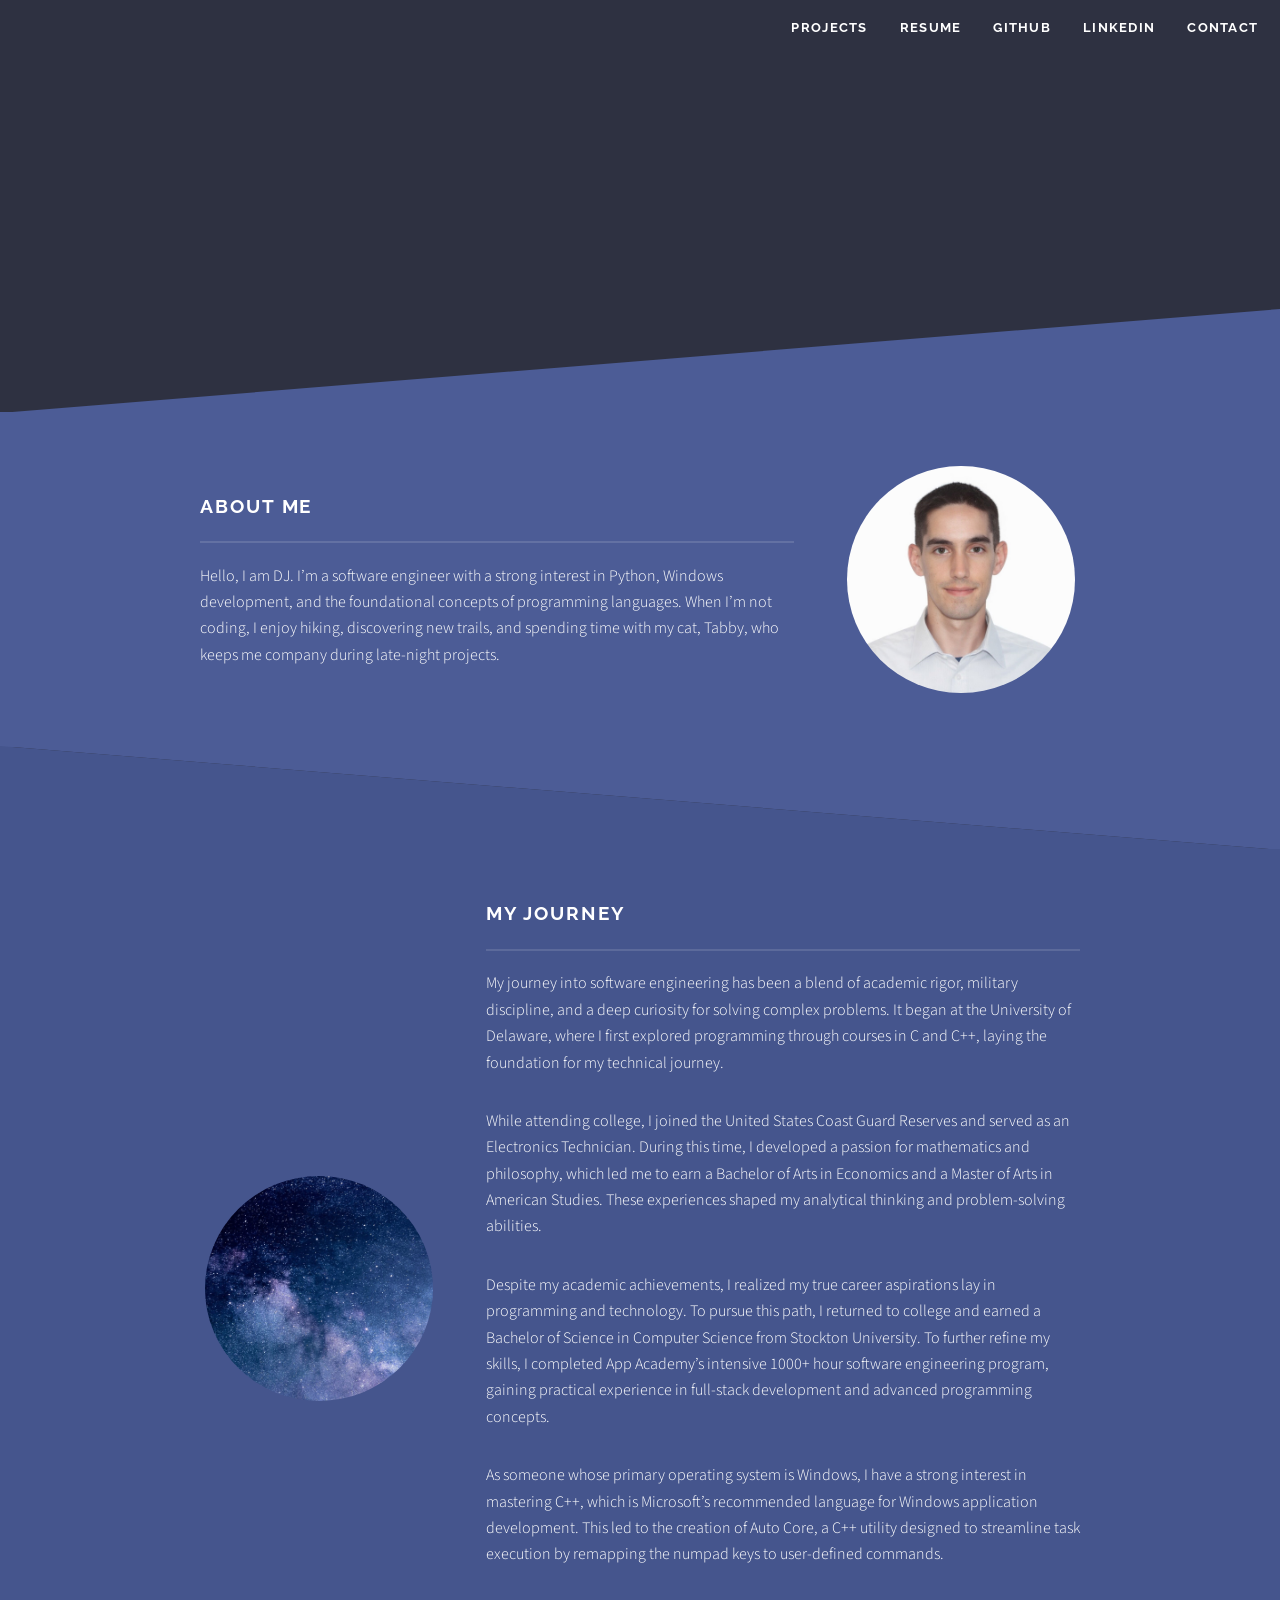
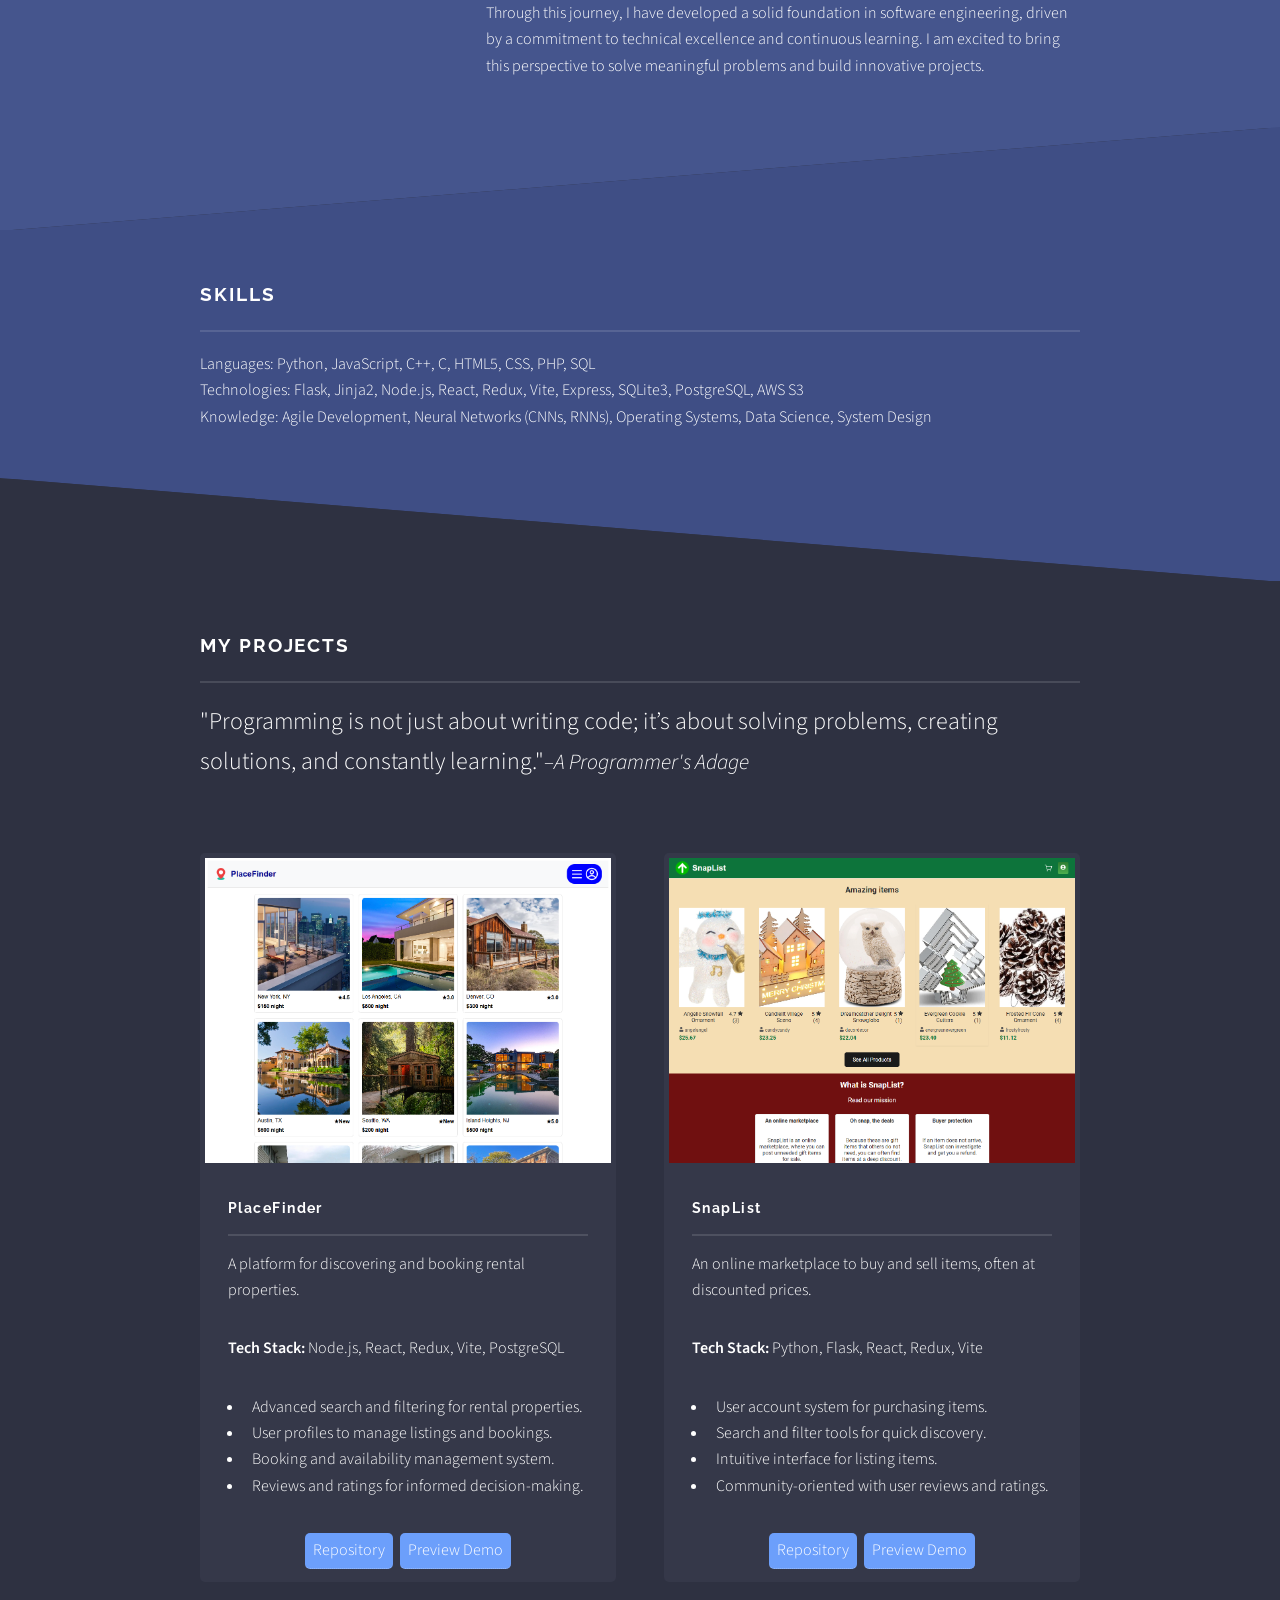
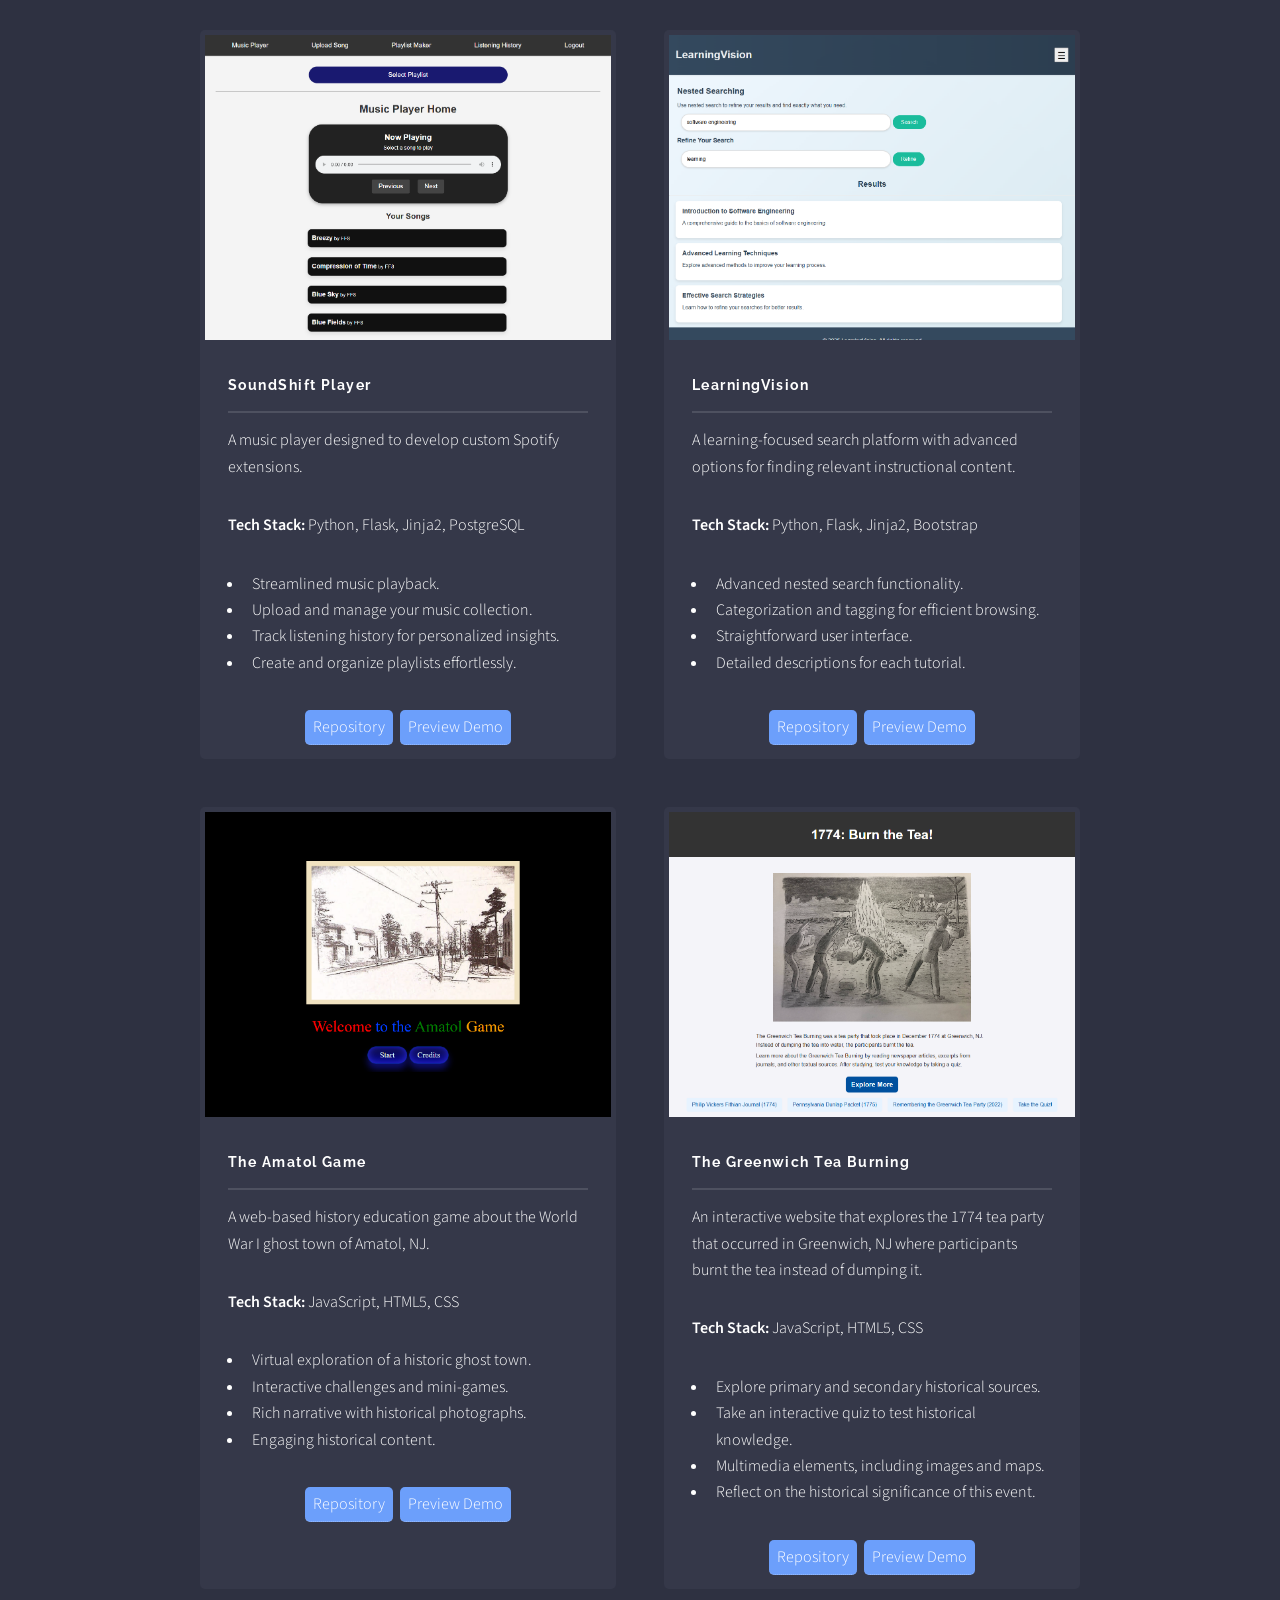
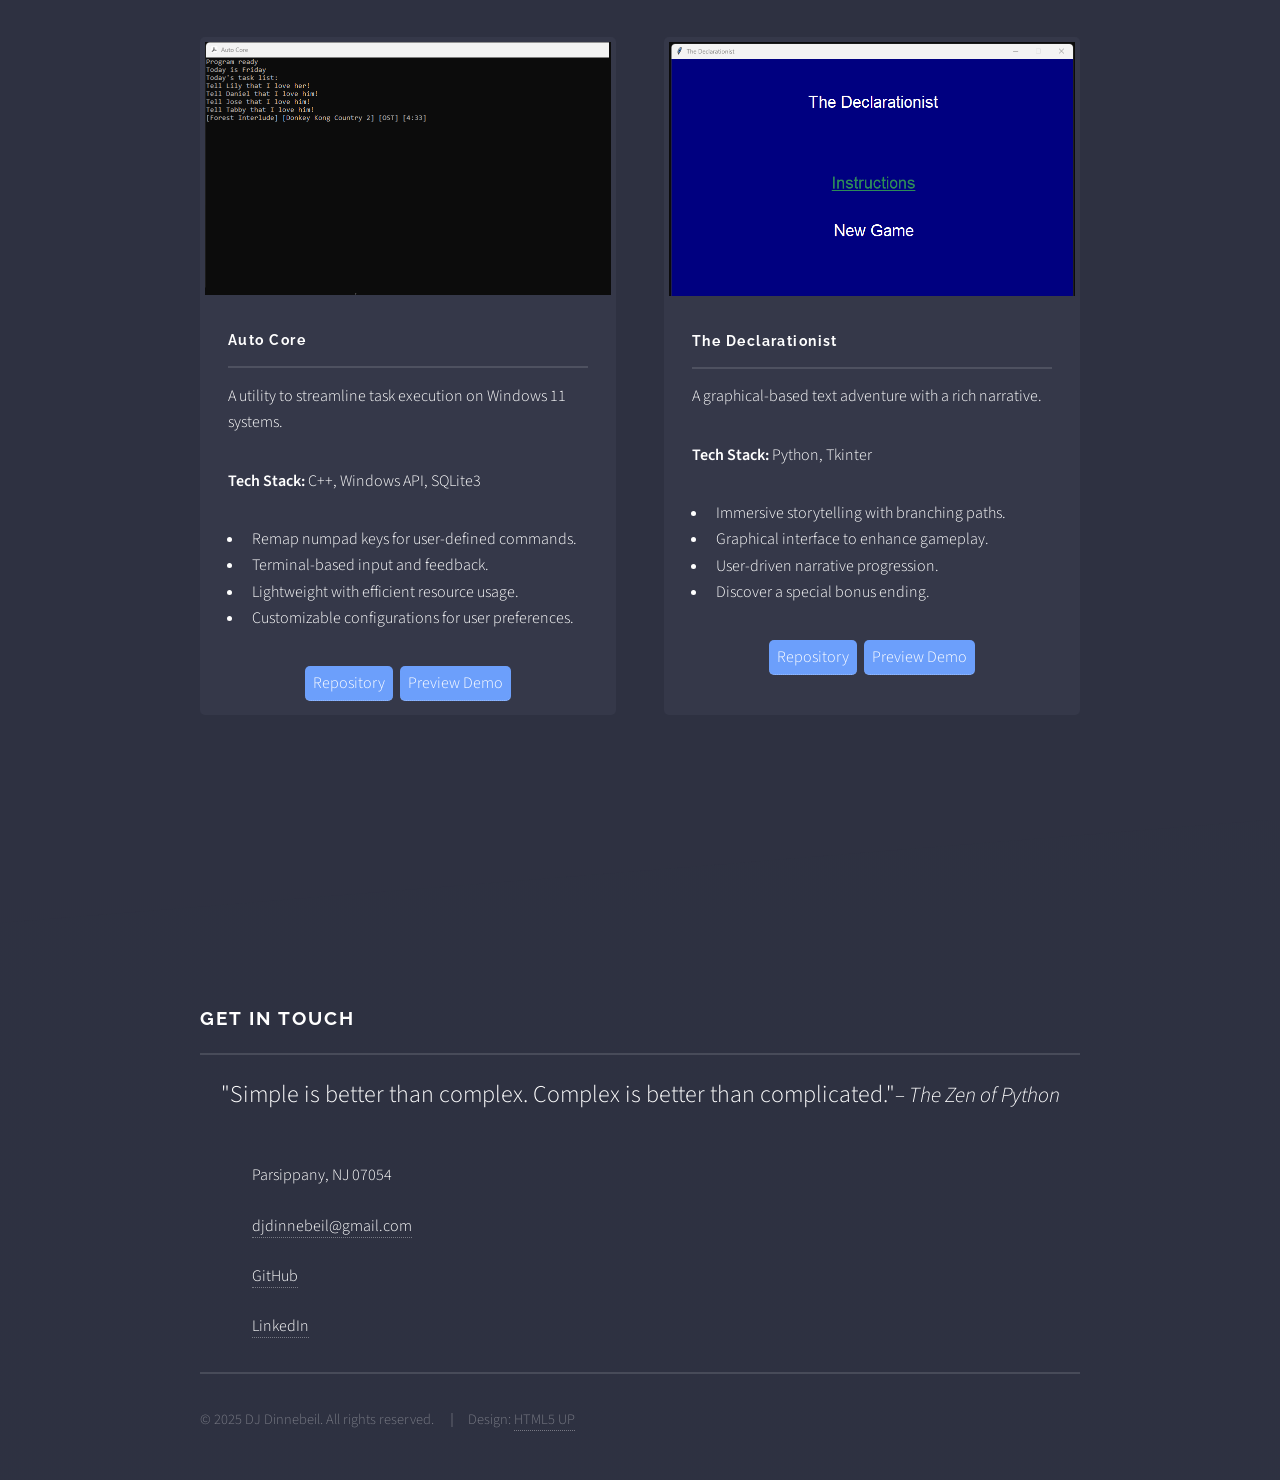
==== commit 0a87e533: "Updating styles" ====
--- a/index.html
+++ b/index.html
@@ -27,12 +27,14 @@
 
       <nav>
         <ul class="links">
-          <li><a href="#one">About Me</a></li>
-          <li><a href="#two">My Journey</a></li>
+          <!-- <li><a href="#one">About Me</a></li>
+          <li><a href="#two">My Journey</a></li> -->
           <!--								<li><a href="#three">Skills</a></li>-->
           <li><a href="#four">Projects</a></li>
+          <li><a href="resume/DJ_Dinnebeil_Resume.pdf" target="_blank">Resume</a></li>
+          <li><a href="https://github.com/djdinnebeil" target="_blank">GitHub</a></li>
+          <li><a href="https://www.linkedin.com/in/dj-dinnebeil" target="_blank">LinkedIn</a></li>
           <li><a href="#footer">Contact</a></li>
-          <li><a href="resume/DJ_Dinnebeil_Resume.pdf" target="_blank">Resume</a></li>
 
         </ul>
 
@@ -139,24 +141,25 @@
             creating solutions, and constantly learning."</span><span style="font-style: italic; font-size: 0.9em;">–A Programmer's Adage</span>
           </p>
           <section class="features">
-            <article>
-              <a href="https://github.com/djdinnebeil/soundshift-player" target="_blank" class="image"><img src="images/soundshift-player.png" alt="SoundShift Player screenshot"/></a>
-              <h3 class="major">SoundShift Player</h3>
-              <p class="project-description">A music player designed to develop custom Spotify extensions.</p>
-              <p class="project-tech-stack"><strong>Tech Stack:</strong> Python, Flask, Jinja2, PostgreSQL</p>
-              <ul class="project-features">
-                <li>Streamlined music playback.</li>
-                <li>Upload and manage your music collection.</li>
-                <li>Track listening history for personalized insights.</li>
-                <li>Create and organize playlists effortlessly.</li>
-              </ul>
-              <div class="project-buttons">
-                <a href="https://github.com/djdinnebeil/soundshift-player" target="_blank">Repository</a>
-                <a href="demos/soundshift-demo.gif" target="_blank">Preview Demo</a>
-              </div>
-              <!--											<a href="#" class="special">Learn more</a>-->
-            </article>
-
+
+                        <article>
+              <a href="https://github.com/djdinnebeil/placefinder" target="_blank" class="image"><img src="images/placefinder.png" alt="PlaceFinder screenshot"/></a>
+              <h3 class="major">PlaceFinder</h3>
+
+              <p class="project-description">A platform for discovering and booking rental properties.</p>
+              <p class="project-tech-stack"><strong>Tech Stack:</strong> Node.js, React, Redux, Vite, PostgreSQL</p>
+              <ul class="project-features">
+                <li>Advanced search and filtering for rental properties.</li>
+                <li>User profiles to manage listings and bookings.</li>
+                <li>Booking and availability management system.</li>
+                <li>Reviews and ratings for informed decision-making.</li>
+              </ul>
+              <div class="project-buttons">
+                <a href="https://github.com/djdinnebeil/placefinder" target="_blank">Repository</a>
+                <a href="demos/placefinder-demo.gif" target="_blank">Preview Demo</a>
+              </div>
+              <!--											<a href="#" class="special">Learn more</a>-->
+            </article>
 
             <article>
               <a href="https://github.com/djdinnebeil/snaplist" target="_blank" class="image"><img src="images/snaplist.png" alt="SnapList screenshot"/></a>
@@ -179,20 +182,19 @@
             </article>
 
             <article>
-              <a href="https://github.com/djdinnebeil/placefinder" target="_blank" class="image"><img src="images/placefinder.png" alt="PlaceFinder screenshot"/></a>
-              <h3 class="major">PlaceFinder</h3>
-
-              <p class="project-description">A platform for discovering and booking rental properties.</p>
-              <p class="project-tech-stack"><strong>Tech Stack:</strong> Node.js, React, Redux, Vite, PostgreSQL</p>
-              <ul class="project-features">
-                <li>Advanced search and filtering for rental properties.</li>
-                <li>User profiles to manage listings and bookings.</li>
-                <li>Booking and availability management system.</li>
-                <li>Reviews and ratings for informed decision-making.</li>
-              </ul>
-              <div class="project-buttons">
-                <a href="https://github.com/djdinnebeil/placefinder" target="_blank">Repository</a>
-                <a href="demos/placefinder-demo.gif" target="_blank">Preview Demo</a>
+              <a href="https://github.com/djdinnebeil/soundshift-player" target="_blank" class="image"><img src="images/soundshift-player.png" alt="SoundShift Player screenshot"/></a>
+              <h3 class="major">SoundShift Player</h3>
+              <p class="project-description">A music player designed to develop custom Spotify extensions.</p>
+              <p class="project-tech-stack"><strong>Tech Stack:</strong> Python, Flask, Jinja2, PostgreSQL</p>
+              <ul class="project-features">
+                <li>Streamlined music playback.</li>
+                <li>Upload and manage your music collection.</li>
+                <li>Track listening history for personalized insights.</li>
+                <li>Create and organize playlists effortlessly.</li>
+              </ul>
+              <div class="project-buttons">
+                <a href="https://github.com/djdinnebeil/soundshift-player" target="_blank">Repository</a>
+                <a href="demos/soundshift-demo.gif" target="_blank">Preview Demo</a>
               </div>
               <!--											<a href="#" class="special">Learn more</a>-->
             </article>
@@ -342,7 +344,7 @@
           <li class="icon brands fa-github"><a href="https://github.com/djdinnebeil" target="_blank"><span
               class="label">GitHub</span></a></li>
 
-          <li class="icon brands fa-linkedin-in"><a href="https://www.linkedin.com/in/dj-dinnebeil-a620652aa/"
+          <li class="icon brands fa-linkedin-in"><a href="https://www.linkedin.com/in/dj-dinnebeil"
                                                     target="_blank"><span class="label">LinkedIn</span></a></li>
 
           <!--								<li class="icon brands fa-twitter"><a href="#">twitter.com/untitled-tld</a></li>-->
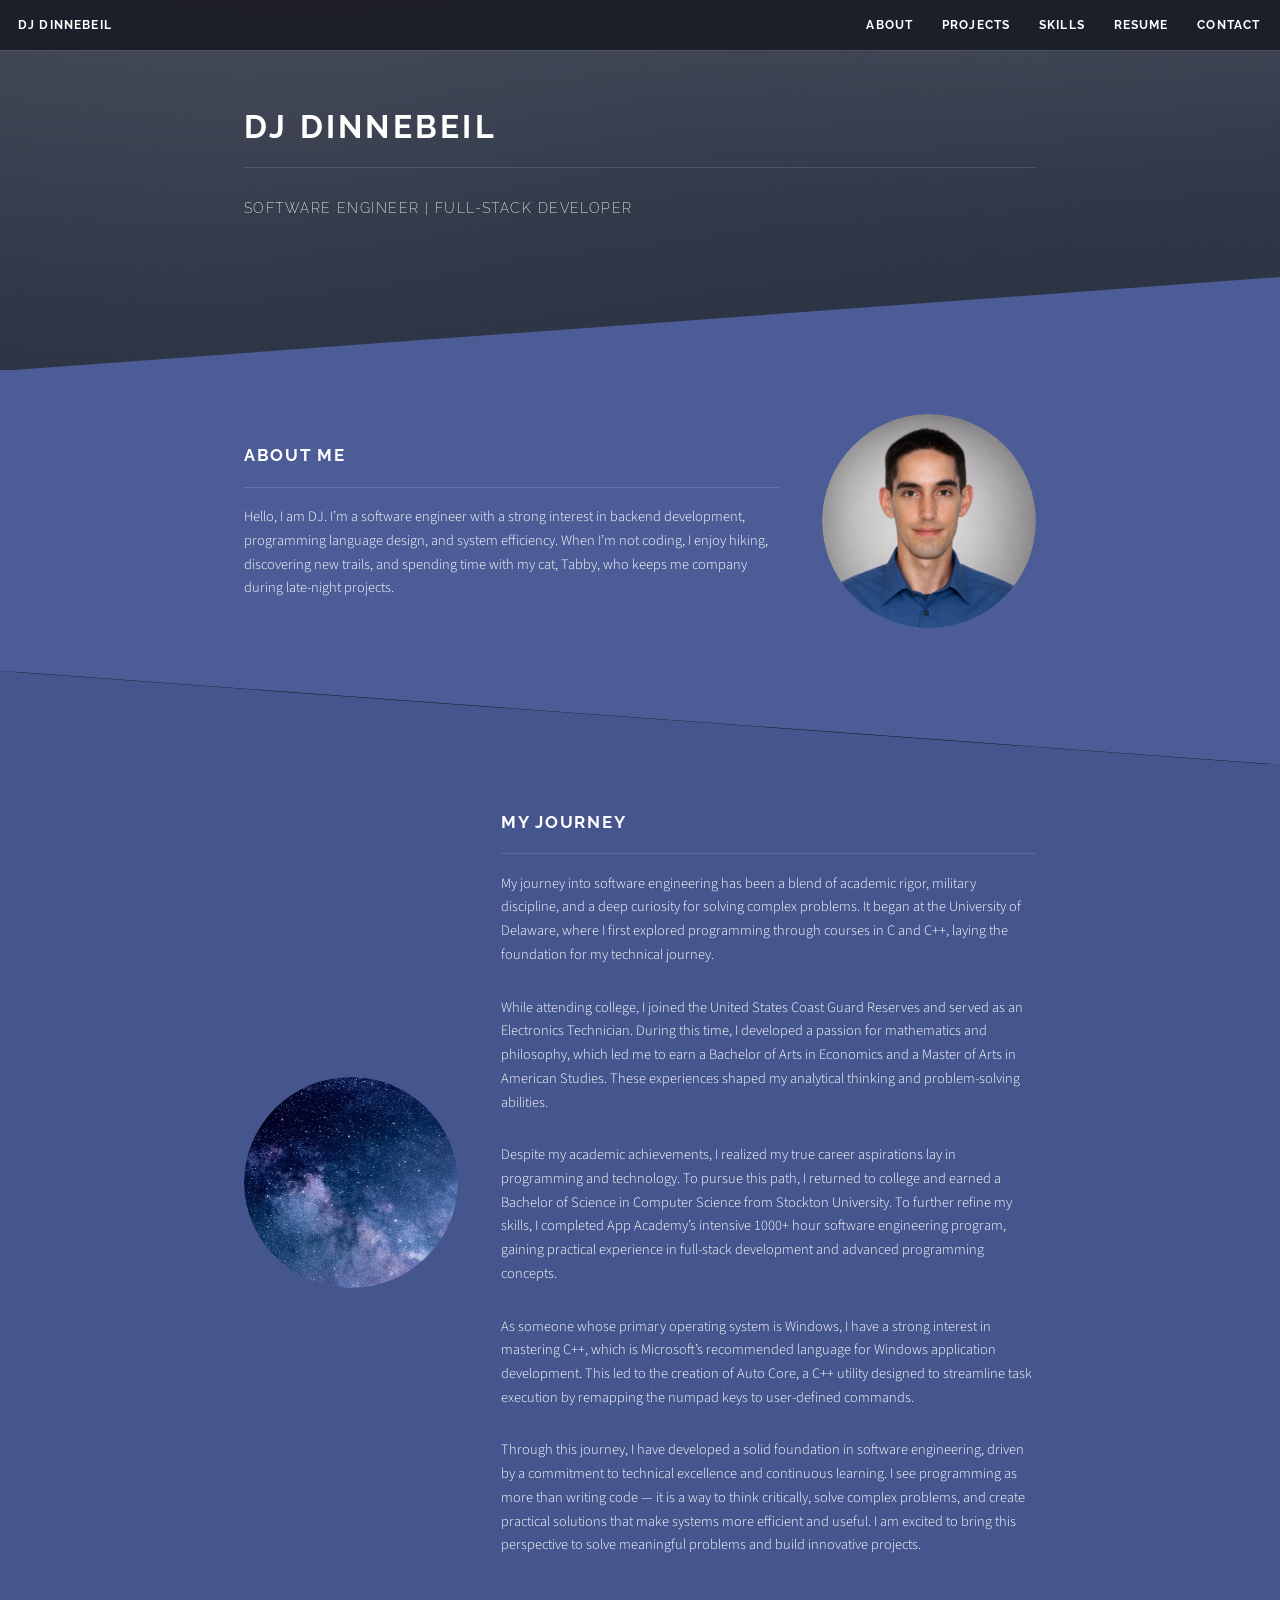
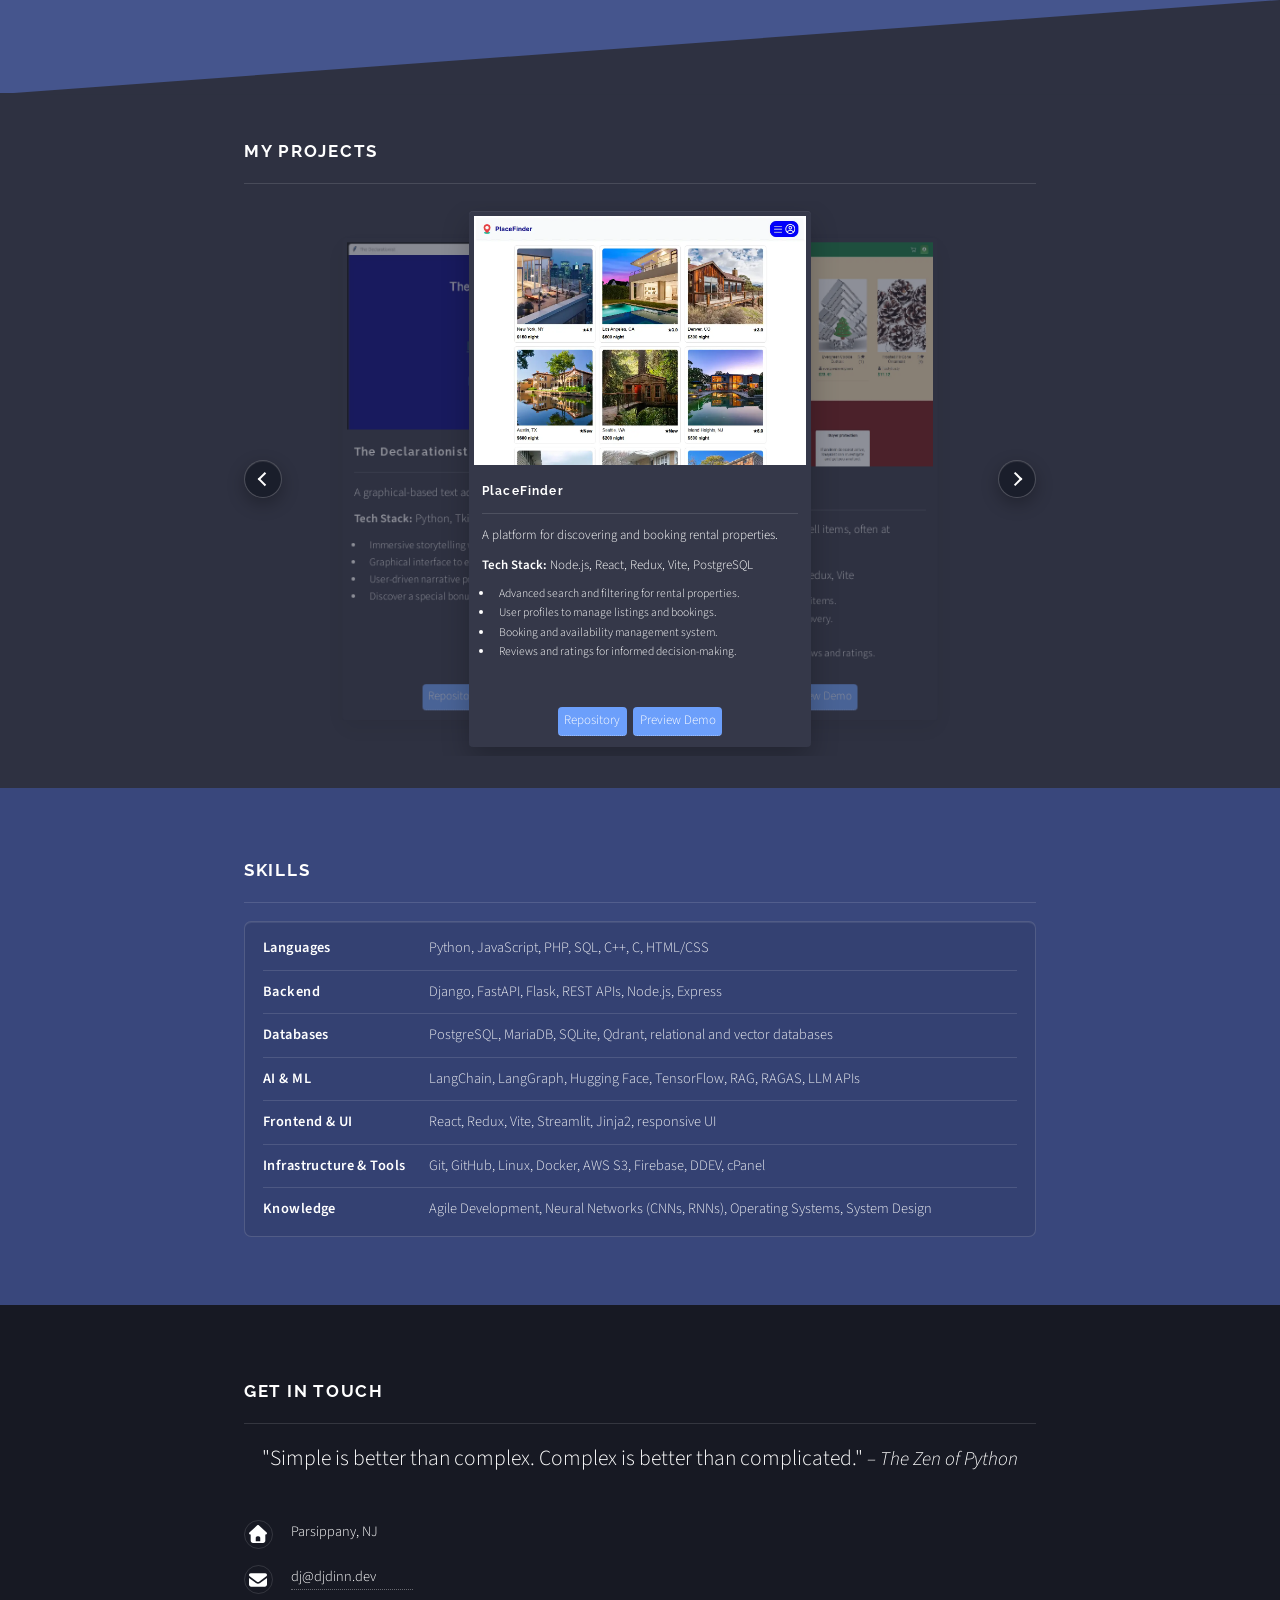
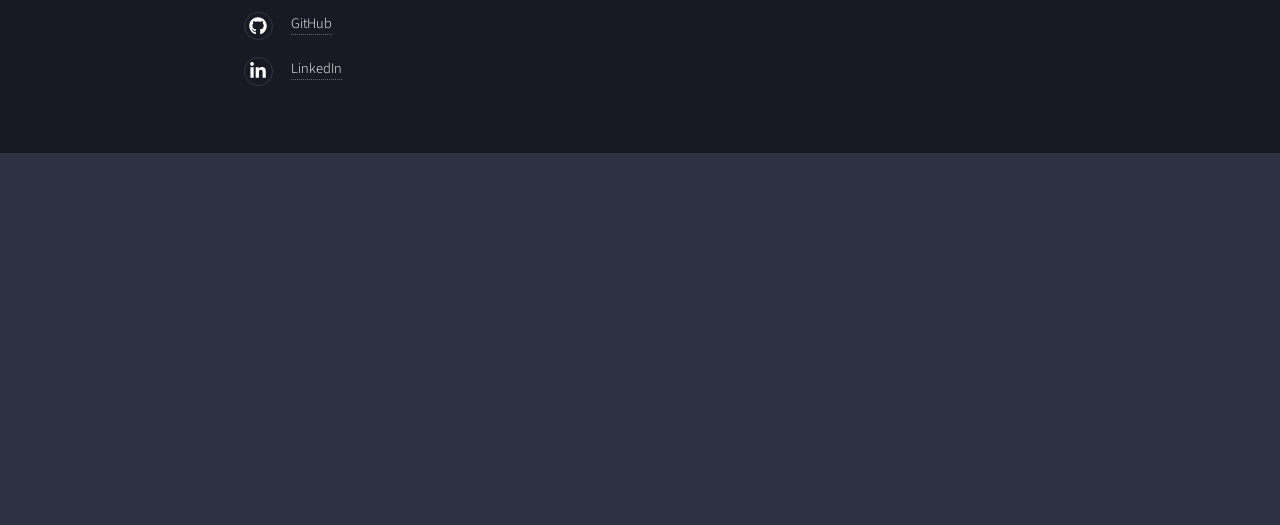
==== commit 7c4f5569: "Update portfolio to sync with djdinn.dev" ====
--- a/index.html
+++ b/index.html
@@ -1,95 +1,76 @@
 <!DOCTYPE HTML>
-<!--
-	Solid State by HTML5 UP
-	html5up.net | @ajlkn
-	Free for personal and commercial use under the CCA 3.0 license (html5up.net/license)
--->
+
 <html>
 <head>
   <title>DJ Dinnebeil's Portfolio</title>
   <meta charset="utf-8"/>
   <meta name="viewport" content="width=device-width, initial-scale=1, user-scalable=no"/>
-  <link rel="stylesheet" href="assets/css/main.css"/>
-  <!--		<link rel="icon" type="image/x-icon" href="favicon.ico">-->
+  <link rel="canonical" href="<?= htmlspecialchars($baseUrl . '/', ENT_QUOTES, 'UTF-8') ?>" />
+  <link rel="preconnect" href="https://fonts.googleapis.com" />
+  <link rel="preconnect" href="https://fonts.gstatic.com" crossorigin />
+  <link rel="stylesheet" href="https://fonts.googleapis.com/css?family=Raleway:200,700|Source+Sans+Pro:300,600,300italic,600italic&display=swap" />
+  <link rel="stylesheet" href="app/site.css" />
+  <link rel="icon" type="image/x-icon" href="favicon.ico" />
+  <script defer src="app/app.js"></script>
   <noscript>
-    <link rel="stylesheet" href="assets/css/noscript.css"/>
+    <style>
+      body.is-preload #banner .logo,
+      body.is-preload #banner h2,
+      body.is-preload #banner p {
+        opacity: 1;
+        transform: none;
+        filter: none;
+      }
+    </style>
   </noscript>
 </head>
 <body class="is-preload">
-
-  <!-- Page Wrapper -->
   <div id="page-wrapper">
-
-    <!-- Header -->
     <header id="header" class="alt">
-      <h1 id="header-name"><a href="index.html">DJ Dinnebeil</a></h1>
-
-
+      <h1 id="header-name"><a href="/" id="back-to-top">DJ Dinnebeil</a></h1>
       <nav>
         <ul class="links">
-          <!-- <li><a href="#one">About Me</a></li>
-          <li><a href="#two">My Journey</a></li> -->
-          <!--								<li><a href="#three">Skills</a></li>-->
-          <li><a href="#four">Projects</a></li>
-          <li><a href="resume/DJ_Dinnebeil_Resume.pdf" target="_blank">Resume</a></li>
-          <li><a href="https://github.com/djdinnebeil" target="_blank">GitHub</a></li>
-          <li><a href="https://www.linkedin.com/in/dj-dinnebeil" target="_blank">LinkedIn</a></li>
-          <li><a href="#footer">Contact</a></li>
-
+          <li><a href="#about" data-track-click="nav:about">About</a></li>
+          <!-- <li><a href="#night-sky" data-track-click="nav:journey">My Journey</a></li> -->
+          <li><a href="#projects" data-track-click="nav:projects">Projects</a></li>
+          <li><a href="#skills" data-track-click="nav:skills">Skills</a></li>
+          <li>
+            <a href="/resume/DJ_Dinnebeil_Resume.pdf" target="_blank" data-track-click="nav:resume">Resume</a>
+          </li>
+          <!-- <li><a href="https://github.com/djdinnebeil" target="_blank" data-track-click="contact:github">GitHub</a></li> -->
+          <!-- <li><a href="https://www.linkedin.com/in/dj-dinnebeil" target="_blank" data-track-click="contact:linkedin">LinkedIn</a></li> -->
+          <li><a href="#contact" data-track-click="nav:contact">Contact</a></li>
         </ul>
-
-        <!--							<a href="#menu">Menu</a>-->
       </nav>
     </header>
-
-    <!-- Menu -->
-    <!--					<nav id="menu">-->
-    <!--						-->
-    <!--						-->
-    <!--						<div class="inner">-->
-    <!--							<h2>Menu</h2>-->
-    <!--							<ul class="links">-->
-    <!--								<li><a href="index.html">Home</a></li>-->
-    <!--								<li><a href="generic.html">Generic</a></li>-->
-    <!--								<li><a href="elements.html">Elements</a></li>-->
-    <!--								<li><a href="#">Log In</a></li>-->
-    <!--								<li><a href="#">Sign Up</a></li>-->
-    <!--							</ul>-->
-    <!--							<a href="#" class="close">Close</a>-->
-    <!--						</div>-->
-    <!--					</nav>-->
-
-
-    <!-- Banner -->
     <section id="banner">
       <div class="inner">
-        <!--							<div class="logo"><span class="icon fa-gem"></span></div>-->
         <h2>DJ Dinnebeil</h2>
         <p>Software Engineer | Full-Stack Developer</p>
       </div>
     </section>
-
-    <!-- Wrapper -->
     <section id="wrapper">
 
-      <!-- One -->
-      <section id="one" class="wrapper spotlight style1">
+      <!-- About Me -->
+      <section id="about" class="wrapper spotlight style1">
         <div class="inner">
-          <a href="#" class="image"><img src="images/photo_self.jpg" alt=""/></a>
+          <a href="" class="image" style="cursor: default;">
+            <img src="images/photo_self.webp" alt="Portrait of self" />
+          </a>
           <div class="content">
             <h2 class="major">About Me</h2>
-            <p>Hello, I am DJ. I’m a software engineer with a strong interest in Python, Windows development, and the
-              foundational concepts of programming languages. When I’m not coding, I enjoy hiking, discovering new
-              trails, and spending time with my cat, Tabby, who keeps me company during late-night projects.</p>
-
+            <p>Hello, I am DJ. I’m a software engineer with a strong interest in backend development, programming language design, and system efficiency.
+            When I’m not coding, I enjoy hiking, discovering new trails, and spending time with my cat, Tabby, who keeps me company during late-night projects.</p>
           </div>
         </div>
       </section>
 
-      <!-- Two -->
-      <section id="two" class="wrapper alt spotlight style2">
+      <!-- My Journey -->
+      <section id="night-sky" class="wrapper alt spotlight style2">
         <div class="inner">
-          <a href="#" class="image"><img src="images/cosmic0.jpg" alt=""/></a>
+          <a href="/night-sky" class="image" style="cursor: default;">
+            <img src="images/cosmic.webp" alt="the night sky" decoding="async"/>
+          </a>
           <div class="content">
             <h2 class="major">My Journey</h2>
             <p>My journey into software engineering has been a blend of academic rigor, military discipline, and a deep
@@ -109,43 +90,35 @@
               Core, a C++ utility designed to streamline task execution by remapping the numpad keys to user-defined
               commands.</p>
             <p>Through this journey, I have developed a solid foundation in software engineering, driven by a commitment
-              to technical excellence and continuous learning. I am excited to bring this perspective to solve
-              meaningful problems and build innovative projects.</p>
-
-            <!--										<a href="#" class="special">Learn more</a>-->
+              to technical excellence and continuous learning. I see programming as more than writing code — it is a way 
+              to think critically,  solve complex problems, and create practical solutions that make systems more efficient 
+              and useful. I am excited to bring this perspective to solve meaningful problems and build innovative projects.</p>
           </div>
         </div>
       </section>
 
-      <!-- Three -->
-      <section id="three" class="wrapper spotlight style3">
-        <div class="inner">
-          <!--									<a href="#" class="image"><img src="images/tabby_reaching_for_phone.jpg" alt="" /></a>-->
-          <div class="content">
-            <h2 class="major">Skills</h2>
-            <p>Languages: Python, JavaScript, C++, C, HTML5, CSS, PHP, SQL
-              <br>Technologies: Flask, Jinja2, Node.js, React, Redux, Vite, Express, SQLite3, PostgreSQL, AWS S3
-              <br>Knowledge: Agile Development, Neural Networks (CNNs, RNNs), Operating Systems, Data Science, System
-              Design
-            </p>
-            <!--										<a href="#" class="special">Learn more</a>-->
-          </div>
-        </div>
-      </section>
-
-      <!-- Four -->
-      <section id="four" class="wrapper alt style1">
+      <!-- Projects -->
+      <section id="projects" class="wrapper alt style1">
         <div class="inner">
           <h2 class="major">My Projects</h2>
-          <p style="font-size: 1.5rem;">"Programming is not just about writing code; it’s about solving problems,
-            creating solutions, and constantly learning."</span><span style="font-style: italic; font-size: 0.9em;">–A Programmer's Adage</span>
-          </p>
-          <section class="features">
-
-                        <article>
-              <a href="https://github.com/djdinnebeil/placefinder" target="_blank" class="image"><img src="images/placefinder.png" alt="PlaceFinder screenshot"/></a>
+          <div class="project-carousel-shell">
+            <button
+              class="project-carousel-control project-carousel-control-prev"
+              type="button"
+              aria-label="Previous projects"
+              aria-controls="project-carousel"
+            ></button>
+            <section id="project-carousel" class="features project-carousel" aria-label="Project carousel" tabindex="0">
+              <article>
+              <a
+                href="https://github.com/djdinnebeil/placefinder"
+                target="_blank"
+                class="image"
+                data-track-click="github:placefinder"
+              >
+                <img class="project-image" src="images/placefinder.webp" alt="PlaceFinder screenshot" decoding="async"/>
+              </a>
               <h3 class="major">PlaceFinder</h3>
-
               <p class="project-description">A platform for discovering and booking rental properties.</p>
               <p class="project-tech-stack"><strong>Tech Stack:</strong> Node.js, React, Redux, Vite, PostgreSQL</p>
               <ul class="project-features">
@@ -155,14 +128,32 @@
                 <li>Reviews and ratings for informed decision-making.</li>
               </ul>
               <div class="project-buttons">
-                <a href="https://github.com/djdinnebeil/placefinder" target="_blank">Repository</a>
-                <a href="demos/placefinder-demo.gif" target="_blank">Preview Demo</a>
-              </div>
-              <!--											<a href="#" class="special">Learn more</a>-->
-            </article>
-
-            <article>
-              <a href="https://github.com/djdinnebeil/snaplist" target="_blank" class="image"><img src="images/snaplist.png" alt="SnapList screenshot"/></a>
+                <a
+                  href="https://github.com/djdinnebeil/placefinder"
+                  target="_blank"
+                  data-track-click="github:placefinder"
+                >
+                  Repository
+                </a>
+                <a
+                  href="https://djdinnebeil.github.io/demos/placefinder-demo.gif"
+                  target="_blank"
+                  data-track-click="demo:placefinder"
+                >
+                  Preview Demo
+                </a>
+              </div>
+            </article>
+
+            <article>
+              <a
+                href="https://github.com/djdinnebeil/snaplist"
+                target="_blank"
+                class="image"
+                data-track-click="github:snaplist"
+              >
+                <img class="project-image" src="images/snaplist.webp" alt="SnapList screenshot" decoding="async"/>
+              </a>
               <h3 class="major">SnapList</h3>
               <p class="project-description">An online marketplace to buy and sell items, often at discounted
                 prices.</p>
@@ -174,15 +165,69 @@
                 <li>Community-oriented with user reviews and ratings.</li>
               </ul>
               <div class="project-buttons">
-                <a href="https://github.com/djdinnebeil/snaplist" target="_blank">Repository</a>
-                <a href="demos/snaplist-demo.gif" target="_blank">Preview Demo</a>
-              </div>
-
-              <!--											<a href="#" class="special">Learn more</a>-->
-            </article>
-
-            <article>
-              <a href="https://github.com/djdinnebeil/soundshift-player" target="_blank" class="image"><img src="images/soundshift-player.png" alt="SoundShift Player screenshot"/></a>
+                <a
+                  href="https://github.com/djdinnebeil/snaplist"
+                  target="_blank"
+                  data-track-click="github:snaplist"
+                >
+                  Repository
+                </a>
+                <a
+                  href="https://djdinnebeil.github.io/demos/snaplist-demo.gif"
+                  target="_blank"
+                  data-track-click="demo:snaplist"
+                >
+                  Preview Demo
+                </a>
+              </div>
+            </article>
+
+            <article>
+              <a
+                href="https://github.com/djdinnebeil/learningvision"
+                target="_blank"
+                class="image"
+                data-track-click="github:learningvision"
+              >
+                <img class="project-image" src="images/learning-vision.webp" alt="LearningVision screenshot" decoding="async"/>
+              </a>
+              <h3 class="major">LearningVision</h3>
+              <p class="project-description">A learning-focused search platform with advanced options for finding
+                relevant instructional content.</p>
+              <p class="project-tech-stack"><strong>Tech Stack:</strong> Python, Flask, Jinja2, Bootstrap</p>
+              <ul class="project-features">
+                <li>Advanced nested search functionality.</li>
+                <li>Categorization and tagging for efficient browsing.</li>
+                <li>Straightforward user interface.</li>
+                <li>Detailed descriptions for each tutorial.</li>
+              </ul>
+              <div class="project-buttons">
+                <a
+                  href="https://github.com/djdinnebeil/learningvision"
+                  target="_blank"
+                  data-track-click="github:learningvision"
+                >
+                  Repository
+                </a>
+                <a
+                  href="https://djdinnebeil.github.io/demos/learningvision-demo.gif"
+                  target="_blank"
+                  data-track-click="demo:learningvision"
+                >
+                  Preview Demo
+                </a>
+              </div>
+            </article>
+            
+            <article>
+              <a
+                href="https://github.com/djdinnebeil/soundshift-player"
+                target="_blank"
+                class="image"
+                data-track-click="github:soundshift-player"
+              >
+                <img class="project-image" src="images/soundshift-player.webp" alt="SoundShift Player screenshot" decoding="async"/>
+              </a>
               <h3 class="major">SoundShift Player</h3>
               <p class="project-description">A music player designed to develop custom Spotify extensions.</p>
               <p class="project-tech-stack"><strong>Tech Stack:</strong> Python, Flask, Jinja2, PostgreSQL</p>
@@ -193,33 +238,32 @@
                 <li>Create and organize playlists effortlessly.</li>
               </ul>
               <div class="project-buttons">
-                <a href="https://github.com/djdinnebeil/soundshift-player" target="_blank">Repository</a>
-                <a href="demos/soundshift-demo.gif" target="_blank">Preview Demo</a>
-              </div>
-              <!--											<a href="#" class="special">Learn more</a>-->
-            </article>
-
-            <article>
-              <a href="https://github.com/djdinnebeil/learningvision" target="_blank" class="image"><img src="images/learning-vision.png" alt="LearningVision screenshot"/></a>
-              <h3 class="major">LearningVision</h3>
-              <p class="project-description">A learning-focused search platform with advanced options for finding
-                relevant instructional content.</p>
-              <p class="project-tech-stack"><strong>Tech Stack:</strong> Python, Flask, Jinja2, Bootstrap</p>
-              <ul class="project-features">
-                <li>Advanced nested search functionality.</li>
-                <li>Categorization and tagging for efficient browsing.</li>
-                <li>Straightforward user interface.</li>
-                <li>Detailed descriptions for each tutorial.</li>
-              </ul>
-              <div class="project-buttons">
-                <a href="https://github.com/djdinnebeil/learningvision" target="_blank">Repository</a>
-                <a href="demos/learningvision-demo.gif" target="_blank">Preview Demo</a>
-              </div>
-              <!--											<a href="#" class="special">Learn more</a>-->
-            </article>
-
-            <article>
-              <a href="https://github.com/djdinnebeil/AmatolGame" target="_blank" class="image"><img src="images/amatol-game.png" alt="The Amatol Game screenshot"/></a>
+                <a
+                  href="https://github.com/djdinnebeil/soundshift-player"
+                  target="_blank"
+                  data-track-click="github:soundshift-player"
+                >
+                  Repository
+                </a>
+                <a
+                  href="https://djdinnebeil.github.io/demos/soundshift-demo.gif"
+                  target="_blank"
+                  data-track-click="demo:soundshift-player"
+                >
+                  Preview Demo
+                </a>
+              </div>
+            </article>
+
+            <article>
+              <a
+                href="https://github.com/djdinnebeil/AmatolGame"
+                target="_blank"
+                class="image"
+                data-track-click="github:amatolgame"
+              >
+                <img class="project-image" src="images/amatol-game.webp" alt="The Amatol Game screenshot" decoding="async"/>
+              </a>
               <h3 class="major">The Amatol Game</h3>
               <p class="project-description">A web-based history education game about the World War I ghost town of
                 Amatol, NJ.</p>
@@ -231,20 +275,35 @@
                 <li>Engaging historical content.</li>
               </ul>
               <div class="project-buttons">
-                <a href="https://github.com/djdinnebeil/AmatolGame" target="_blank">Repository</a>
-                <a href="demos/amatolgame-demo.gif" target="_blank">Preview Demo</a>
-              </div>
-
-
-              <!--											<a href="#" class="special">Learn more</a>-->
-            </article>
-
-            <article>
-              <a href="https://github.com/djdinnebeil/1774-burn-the-tea" target="_blank" class="image"><img src="images/1774-burn-the-tea.png"
-                                             alt="1774: Burn the Tea screenshot"/></a>
+                <a
+                  href="https://github.com/djdinnebeil/AmatolGame"
+                  target="_blank"
+                  data-track-click="github:amatolgame"
+                >
+                  Repository
+                </a>
+                <a
+                  href="https://djdinnebeil.github.io/demos/amatolgame-demo.gif"
+                  target="_blank"
+                  data-track-click="demo:amatolgame"
+                >
+                  Preview Demo
+                </a>
+              </div>
+            </article>
+
+            <article>
+              <a
+                href="https://github.com/djdinnebeil/1774-burn-the-tea"
+                target="_blank"
+                class="image"
+                data-track-click="github:1774-burn-the-tea"
+              >
+                <img class="project-image" src="images/1774-burn-the-tea.webp" alt="1774: Burn the Tea screenshot" decoding="async"/>
+              </a>
               <h3 class="major">The Greenwich Tea Burning</h3>
               <p class="project-description">An interactive website that explores the 1774 tea party that occurred in
-                Greenwich, NJ where participants burnt the tea instead of dumping it.</p>
+                Greenwich, NJ.</p>
               <p class="project-tech-stack"><strong>Tech Stack:</strong> JavaScript, HTML5, CSS</p>
               <ul class="project-features">
                 <li>Explore primary and secondary historical sources.</li>
@@ -253,15 +312,32 @@
                 <li>Reflect on the historical significance of this event.</li>
               </ul>
               <div class="project-buttons">
-                <a href="https://github.com/djdinnebeil/1774-burn-the-tea" target="_blank">Repository</a>
-                <a href="demos/1774-burn-the-tea-demo.gif" target="_blank">Preview Demo</a>
-              </div>
-
-              <!--											<a href="#" class="special">Learn more</a>-->
-            </article>
-
-            <article>
-              <a href="https://github.com/djdinnebeil/auto_core" target="_blank" class="image"><img src="images/auto-core.png" alt="Auto Core screenshot"/></a>
+                <a
+                  href="https://github.com/djdinnebeil/1774-burn-the-tea"
+                  target="_blank"
+                  data-track-click="github:1774-burn-the-tea"
+                >
+                  Repository
+                </a>
+                <a
+                  href="https://djdinnebeil.github.io/demos/1774-burn-the-tea-demo.gif"
+                  target="_blank"
+                  data-track-click="demo:1774-burn-the-tea"
+                >
+                  Preview Demo
+                </a>
+              </div>
+            </article>
+
+            <article>
+              <a
+                href="https://github.com/djdinnebeil/autocore"
+                target="_blank"
+                class="image"
+                data-track-click="github:autocore"
+              >
+                <img class="project-image" src="images/auto-core.webp" alt="Auto Core screenshot" decoding="async"/>
+              </a>
               <h3 class="major">Auto Core</h3>
               <p class="project-description">A utility to streamline task execution on Windows 11 systems.</p>
               <p class="project-tech-stack"><strong>Tech Stack:</strong> C++, Windows API, SQLite3</p>
@@ -272,16 +348,32 @@
                 <li>Customizable configurations for user preferences.</li>
               </ul>
               <div class="project-buttons">
-                <a href="https://github.com/djdinnebeil/auto_core" target="_blank">Repository</a>
-                <a href="demos/auto-core-demo.gif" target="_blank">Preview Demo</a>
-              </div>
-
-              <!--											<a href="#" class="special">Learn more</a>-->
-            </article>
-
-            <article>
-              <a href="https://github.com/djdinnebeil/TheDeclarationist" target="_blank" class="image"><img src="images/the-declarationist.png"
-                                             alt="The Declarationist screenshot"/></a>
+                <a
+                  href="https://github.com/djdinnebeil/autocore"
+                  target="_blank"
+                  data-track-click="github:autocore"
+                >
+                  Repository
+                </a>
+                <a
+                  href="https://djdinnebeil.github.io/demos/auto-core-demo.gif"
+                  target="_blank"
+                  data-track-click="demo:autocore"
+                >
+                  Preview Demo
+                </a>
+              </div>
+            </article>
+
+            <article>
+              <a
+                href="https://github.com/djdinnebeil/TheDeclarationist"
+                target="_blank"
+                class="image"
+                data-track-click="github:the-declarationist"
+              >
+                <img class="project-image" src="images/the-declarationist.webp" alt="The Declarationist screenshot" decoding="async"/>
+              </a>
               <h3 class="major">The Declarationist</h3>
               <p class="project-description">A graphical-based text adventure with a rich narrative.</p>
               <p class="project-tech-stack"><strong>Tech Stack:</strong> Python, Tkinter</p>
@@ -292,82 +384,128 @@
                 <li>Discover a special bonus ending.</li>
               </ul>
               <div class="project-buttons">
-                <a href="https://github.com/djdinnebeil/TheDeclarationist" target="_blank">Repository</a>
-                <a href="demos/declarationist-demo.gif" target="_blank">Preview Demo</a>
-              </div>
-
-              <!--											<a href="#" class="special">Learn more</a>-->
-            </article>
-          </section>
-          <ul class="actions">
-            <!--										<li><a href="#" class="button">Browse All</a></li>-->
-          </ul>
+                <a
+                  href="https://github.com/djdinnebeil/TheDeclarationist"
+                  target="_blank"
+                  data-track-click="github:the-declarationist"
+                >
+                  Repository
+                </a>
+                <a
+                  href="https://djdinnebeil.github.io/demos/declarationist-demo.gif"
+                  target="_blank"
+                  data-track-click="demo:the-declarationist"
+                >
+                  Preview Demo
+                </a>
+              </div>
+              </article>
+            </section>
+            <button
+              class="project-carousel-control project-carousel-control-next"
+              type="button"
+              aria-label="Next projects"
+              aria-controls="project-carousel"
+            ></button>
+          </div>
         </div>
       </section>
 
+      <!-- Skills -->
+      <section id="skills" class="wrapper spotlight style4">
+        <div class="inner">
+          <div class="content">
+            <h2 class="major">Skills</h2>
+            <div class="skills-grid">
+              <div class="skill-line">
+                <strong>Languages</strong>
+                <span>Python, JavaScript, PHP, SQL, C++, C, HTML/CSS</span>
+              </div>
+              <div class="skill-line">
+                <strong>Backend</strong>
+                <span>Django, FastAPI, Flask, REST APIs, Node.js, Express</span>
+              </div>
+              <div class="skill-line">
+                <strong>Databases</strong>
+                <span>PostgreSQL, MariaDB, SQLite, Qdrant, relational and vector databases</span>
+              </div>
+              <div class="skill-line">
+                <strong>AI & ML</strong>
+                <span>LangChain, LangGraph, Hugging Face, TensorFlow, RAG, RAGAS, LLM APIs</span>
+              </div>
+              <div class="skill-line">
+                <strong>Frontend & UI</strong>
+                <span>React, Redux, Vite, Streamlit, Jinja2, responsive UI</span>
+              </div>
+              <div class="skill-line">
+                <strong>Infrastructure & Tools</strong>
+                <span>Git, GitHub, Linux, Docker, AWS S3, Firebase, DDEV, cPanel</span>
+              </div>
+              <div class="skill-line">
+                <strong>Knowledge</strong>
+                <span>Agile Development, Neural Networks (CNNs, RNNs), Operating Systems, System Design</span>
+              </div>
+            </div>
+          </div>
+        </div>
+      </section>
     </section>
 
-    <!-- Footer -->
-    <section id="footer">
+    <!-- Contact -->
+    <section id="contact">
       <div class="inner">
         <h2 class="major">Get in touch</h2>
         <p style="text-align: center; font-size: 1.5em;">"Simple is better than complex. Complex is better than
-          complicated."</span><span style="font-style: italic; font-size: 0.9em;">– The Zen of Python</span></p>
-        <!--							<form method="post" action="#">-->
-        <!--								<div class="fields">-->
-        <!--									<div class="field">-->
-        <!--										<label for="name">Name</label>-->
-        <!--										<input type="text" name="name" id="name" />-->
-        <!--									</div>-->
-        <!--									<div class="field">-->
-        <!--										<label for="email">Email</label>-->
-        <!--										<input type="email" name="email" id="email" />-->
-        <!--									</div>-->
-        <!--									<div class="field">-->
-        <!--										<label for="message">Message</label>-->
-        <!--										<textarea name="message" id="message" rows="4"></textarea>-->
-        <!--									</div>-->
-        <!--								</div>-->
-        <!--								<ul class="actions">-->
-        <!--									<li><input type="submit" value="Send Message" /></li>-->
-        <!--								</ul>-->
-        <!--							</form>-->
-        <ul class="contact">
-          <li class="icon solid fa-home">
-            Parsippany, NJ 07054
-            <!--									<br />-->
-            <!--									1234 Somewhere Road Suite #2894<br />-->
-            <!--									Nashville, TN 00000-0000-->
+          complicated."
+          <span style="font-style: italic; font-size: 0.9em;">– The Zen of Python</span>
+        </p>
+        <ul class="contact-elements">
+          <li>
+            <span class="contact-icon" aria-hidden="true">
+              <svg viewBox="0 0 512 512" focusable="false">
+                <use href="app/icons.svg#icon-home"></use>
+              </svg>
+            </span>
+            <span>Parsippany, NJ</span>
           </li>
-          <!--								<li class="icon solid fa-phone">(000) 000-0000</li>-->
-          <li class="icon solid fa-envelope"><a href="mailto:djdinnebeil@gmail.com">djdinnebeil@gmail.com</a></li>
-          <li class="icon brands fa-github"><a href="https://github.com/djdinnebeil" target="_blank"><span
-              class="label">GitHub</span></a></li>
-
-          <li class="icon brands fa-linkedin-in"><a href="https://www.linkedin.com/in/dj-dinnebeil"
-                                                    target="_blank"><span class="label">LinkedIn</span></a></li>
-
-          <!--								<li class="icon brands fa-twitter"><a href="#">twitter.com/untitled-tld</a></li>-->
-          <!--								<li class="icon brands fa-facebook-f"><a href="#">facebook.com/untitled-tld</a></li>-->
-          <!--								<li class="icon brands fa-instagram"><a href="#">instagram.com/untitled-tld</a></li>-->
-        </ul>
-
-        <ul class="copyright">
-          <li>&copy; 2025 DJ Dinnebeil. All rights reserved.</li>
-          <li>Design: <a href="http://html5up.net">HTML5 UP</a></li>
+          <li>
+            <span class="contact-icon" aria-hidden="true">
+              <svg viewBox="0 0 512 512" focusable="false">
+                <use href="app/icons.svg#icon-envelope"></use>
+              </svg>
+            </span>
+            <span
+              id="email-link"
+              class="email-reveal email-placeholder"
+              aria-live="polite"
+              aria-label="Email address loading"
+            >
+              Email DJ
+            </span>
+          </li>
+          <li>
+            <span class="contact-icon" aria-hidden="true">
+              <svg viewBox="0 0 512 512" focusable="false">
+                <use href="app/icons.svg#icon-github"></use>
+              </svg>
+            </span>
+            <a href="https://github.com/djdinnebeil" target="_blank" data-track-click="contact:github">
+              GitHub
+            </a>
+          </li>
+          <li>
+            <span class="contact-icon" aria-hidden="true">
+              <svg viewBox="0 0 448 512" focusable="false">
+                <use href="app/icons.svg#icon-linkedin"></use>
+              </svg>
+            </span>
+            <a href="https://www.linkedin.com/in/dj-dinnebeil" target="_blank" data-track-click="contact:linkedin">
+              LinkedIn
+            </a>
+          </li>
         </ul>
       </div>
     </section>
-
   </div>
-
-  <!-- Scripts -->
-  <script src="assets/js/jquery.min.js"></script>
-  <script src="assets/js/jquery.scrollex.min.js"></script>
-  <script src="assets/js/browser.min.js"></script>
-  <script src="assets/js/breakpoints.min.js"></script>
-  <script src="assets/js/util.js"></script>
-  <script src="assets/js/main.js"></script>
-
 </body>
 </html>
--- a/app/site.css
+++ b/app/site.css
@@ -0,0 +1,2049 @@
+/*
+	Solid State by HTML5 UP
+	html5up.net | @ajlkn
+	Free for personal and commercial use under the CCA 3.0 license (html5up.net/license)
+*/
+
+html, body, div, span, applet, object,
+iframe, h1, h2, h3, h4, h5, h6, p, blockquote,
+pre, a, abbr, acronym, address, big, cite,
+code, del, dfn, em, img, ins, kbd, q, s, samp,
+small, strike, strong, sub, sup, tt, var, b,
+u, i, center, dl, dt, dd, ol, ul, li, fieldset,
+form, label, legend, table, caption, tbody,
+tfoot, thead, tr, th, td, article, aside,
+canvas, details, embed, figure, figcaption,
+footer, header, hgroup, menu, nav, output, ruby,
+section, summary, time, mark, audio, video {
+	margin: 0;
+	padding: 0;
+	border: 0;
+	font-size: 100%;
+	font: inherit;
+	vertical-align: baseline;}
+
+article, aside, details, figcaption, figure,
+footer, header, hgroup, menu, nav, section {
+	display: block;}
+
+body {
+	line-height: 1;
+}
+
+ol, ul {
+	list-style: none;
+}
+
+blockquote, q {
+	quotes: none;
+}
+
+	blockquote:before, blockquote:after, q:before, q:after {
+		content: '';
+		content: none;
+	}
+
+table {
+	border-collapse: collapse;
+	border-spacing: 0;
+}
+
+body {
+	-webkit-text-size-adjust: none;
+}
+
+mark {
+	background-color: transparent;
+	color: inherit;
+}
+
+input::-moz-focus-inner {
+	border: 0;
+	padding: 0;
+}
+
+input, select, textarea {
+	-moz-appearance: none;
+	-webkit-appearance: none;
+	-ms-appearance: none;
+	appearance: none;
+}
+
+/* Basic */
+
+	@-ms-viewport {
+		width: device-width;
+	}
+
+	body {
+		-ms-overflow-style: scrollbar;
+	}
+
+	@media screen and (max-width: 480px) {
+
+		html, body {
+			min-width: 320px;
+		}
+
+	}
+
+	html {
+		box-sizing: border-box;
+	}
+
+	*, *:before, *:after {
+		box-sizing: inherit;
+	}
+
+	body {
+		background-color: #2e3141;
+		background-image: linear-gradient(to top, rgba(46, 49, 65, 0.8), rgba(46, 49, 65, 0.8)), url("../images/bg.webp");
+		background-size: auto,
+ cover;
+		background-attachment: fixed,
+ fixed;
+		background-position: center,
+ center;
+	}
+
+		body.is-preload *, body.is-preload *:before, body.is-preload *:after {
+			-moz-animation: none !important;
+			-webkit-animation: none !important;
+			-ms-animation: none !important;
+			animation: none !important;
+			-moz-transition: none !important;
+			-webkit-transition: none !important;
+			-ms-transition: none !important;
+			transition: none !important;
+		}
+
+/* Type */
+
+	body, input, select, textarea {
+		color: #ffffff;
+		font-family: "Source Sans Pro", Helvetica, sans-serif;
+		font-size: 16.5pt;
+		font-weight: 300;
+		line-height: 1.65;
+	}
+
+		@media screen and (max-width: 1680px) {
+
+			body, input, select, textarea {
+				font-size: 13pt;
+			}
+
+		}
+
+		@media screen and (max-width: 1280px) {
+
+			body, input, select, textarea {
+				font-size: 12pt;
+			}
+
+		}
+
+		@media screen and (max-width: 980px) {
+
+			body, input, select, textarea {
+				font-size: 12pt;
+			}
+
+		}
+
+		@media screen and (max-width: 736px) {
+
+			body, input, select, textarea {
+				font-size: 12pt;
+			}
+
+		}
+
+		@media screen and (max-width: 480px) {
+
+			body, input, select, textarea {
+				font-size: 12pt;
+			}
+
+		}
+
+	a {
+		-moz-transition: color 0.2s ease-in-out, border-bottom-color 0.2s ease-in-out;
+		-webkit-transition: color 0.2s ease-in-out, border-bottom-color 0.2s ease-in-out;
+		-ms-transition: color 0.2s ease-in-out, border-bottom-color 0.2s ease-in-out;
+		transition: color 0.2s ease-in-out, border-bottom-color 0.2s ease-in-out;
+		border-bottom: dotted 1px rgba(255, 255, 255, 0.35);
+		color: #ffffff;
+		text-decoration: none;
+	}
+
+		a:hover {
+			border-bottom-color: transparent;
+			color: #ffffff !important;
+		}
+
+		a.special:not(.button) {
+			text-decoration: none;
+			border-bottom: 0;
+			display: block;
+			font-family: Raleway, Helvetica, sans-serif;
+			font-size: 0.8em;
+			font-weight: 700;
+			letter-spacing: 0.1em;
+			margin: 0 0 2em 0;
+			text-transform: uppercase;
+		}
+
+			a.special:not(.button):before {
+				-moz-osx-font-smoothing: grayscale;
+				-webkit-font-smoothing: antialiased;
+				display: inline-block;
+				font-style: normal;
+				font-variant: normal;
+				text-rendering: auto;
+				line-height: 1;
+				text-transform: none !important;
+				font-family: 'Font Awesome 5 Free';
+				font-weight: 900;
+			}
+
+			a.special:not(.button):before {
+				-moz-transition: background-color 0.2s ease-in-out;
+				-webkit-transition: background-color 0.2s ease-in-out;
+				-ms-transition: background-color 0.2s ease-in-out;
+				transition: background-color 0.2s ease-in-out;
+				border-radius: 100%;
+				border: solid 2px rgba(255, 255, 255, 0.125);
+				content: '\f105';
+				display: inline-block;
+				font-size: 1.25em;
+				height: 2em;
+				line-height: 1.75em;
+				margin-right: 0.85em;
+				text-align: center;
+				text-indent: 0.15em;
+				vertical-align: middle;
+				width: 2em;
+			}
+
+			a.special:not(.button):hover:before {
+				background-color: rgba(255, 255, 255, 0.025);
+			}
+
+			a.special:not(.button):active:before {
+				background-color: rgba(255, 255, 255, 0.075);
+			}
+
+	strong, b {
+		color: #ffffff;
+		font-weight: 600;
+	}
+
+	em, i {
+		font-style: italic;
+	}
+
+	p {
+		margin: 0 0 2em 0;
+	}
+
+	h1, h2, h3, h4, h5, h6 {
+		color: #ffffff;
+		font-family: Raleway, Helvetica, sans-serif;
+		font-weight: 700;
+		letter-spacing: 0.1em;
+		margin: 0 0 1em 0;
+		text-transform: uppercase;
+	}
+
+		h1 a, h2 a, h3 a, h4 a, h5 a, h6 a {
+			color: inherit;
+			text-decoration: none;
+			border-bottom: 0;
+		}
+
+		h1 span, h2 span, h3 span, h4 span, h5 span, h6 span {
+			font-weight: 200;
+		}
+
+		h1.major, h2.major, h3.major, h4.major, h5.major, h6.major {
+			padding-bottom: 1em;
+			border-bottom: solid 2px rgba(255, 255, 255, 0.125);
+		}
+
+	h2 {
+		font-size: 1.2em;
+	}
+
+	h3 {
+		font-size: 0.9em;
+	}
+
+	h4 {
+		font-size: 0.7em;
+	}
+
+	h5 {
+		font-size: 0.7em;
+	}
+
+	h6 {
+		font-size: 0.7em;
+	}
+
+	@media screen and (max-width: 736px) {
+
+		h2 {
+			font-size: 1em;
+		}
+
+		h3 {
+			font-size: 0.8em;
+		}
+
+	}
+
+	sub {
+		font-size: 0.8em;
+		position: relative;
+		top: 0.5em;
+	}
+
+	sup {
+		font-size: 0.8em;
+		position: relative;
+		top: -0.5em;
+	}
+
+	blockquote {
+		border-left: solid 4px rgba(255, 255, 255, 0.125);
+		font-style: italic;
+		margin: 0 0 2em 0;
+		padding: 0.5em 0 0.5em 2em;
+	}
+
+	code {
+		background: rgba(255, 255, 255, 0.025);
+		border-radius: 5px;
+		border: solid 2px rgba(255, 255, 255, 0.125);
+		font-family: "Courier New", monospace;
+		font-size: 0.9em;
+		margin: 0 0.25em;
+		padding: 0.25em 0.65em;
+	}
+
+	pre {
+		-webkit-overflow-scrolling: touch;
+		font-family: "Courier New", monospace;
+		font-size: 0.9em;
+		margin: 0 0 2em 0;
+	}
+
+		pre code {
+			display: block;
+			line-height: 1.75em;
+			padding: 1em 1.5em;
+			overflow-x: auto;
+		}
+
+	hr {
+		border: 0;
+		border-bottom: solid 2px rgba(255, 255, 255, 0.125);
+		margin: 2.5em 0;
+	}
+
+		hr.major {
+			margin: 4em 0;
+		}
+
+	.align-left {
+		text-align: left;
+	}
+
+	.align-center {
+		text-align: center;
+	}
+
+	.align-right {
+		text-align: right;
+	}
+
+	/* Section/Article */
+
+	section.special, article.special {
+		text-align: center;
+	}
+
+	/* Image */
+
+	.image {
+		border-radius: 5px;
+		border: 0;
+		display: inline-block;
+		position: relative;
+	}
+
+		.image img {
+			border-radius: 5px;
+			display: block;
+		}
+
+		.image.left, .image.right {
+			max-width: 40%;
+		}
+
+			.image.left img, .image.right img {
+				width: 100%;
+			}
+
+		.image.left {
+			float: left;
+			padding: 0 1.5em 1em 0;
+			top: 0.25em;
+		}
+
+		.image.right {
+			float: right;
+			padding: 0 0 1em 1.5em;
+			top: 0.25em;
+		}
+
+		.image.fit {
+			display: block;
+			margin: 0 0 2em 0;
+			width: 100%;
+		}
+
+			.image.fit img {
+				width: 100%;
+			}
+
+		.image.main {
+			display: block;
+			margin: 0 0 3em 0;
+			width: 100%;
+		}
+
+			.image.main img {
+				width: 100%;
+			}
+
+/* List */
+
+	ol {
+		list-style: decimal;
+		margin: 0 0 2em 0;
+		padding-left: 1.25em;
+	}
+
+		ol li {
+			padding-left: 0.25em;
+		}
+
+	ul {
+		list-style: disc;
+		margin: 0 0 2em 0;
+		padding-left: 1em;
+	}
+
+		ul li {
+			padding-left: 0.5em;
+		}
+
+		ul.alt {
+			list-style: none;
+			padding-left: 0;
+		}
+
+			ul.alt li {
+				border-top: solid 1px rgba(255, 255, 255, 0.125);
+				padding: 0.5em 0;
+			}
+
+				ul.alt li:first-child {
+					border-top: 0;
+					padding-top: 0;
+				}
+
+	dl {
+		margin: 0 0 2em 0;
+	}
+
+		dl dt {
+			display: block;
+			font-weight: 600;
+			margin: 0 0 1em 0;
+		}
+
+		dl dd {
+			margin-left: 2em;
+		}
+
+	/* Contact */
+
+	ul.contact-elements {
+		list-style: none;
+		padding: 0;
+	}
+
+		ul.contact-elements li {
+			text-decoration: none;
+			margin: 2.5em 0 0 0;
+			padding: 0 0 0 3.25em;
+			position: relative;
+		}
+
+			ul.contact-elements li:before {
+				-moz-osx-font-smoothing: grayscale;
+				-webkit-font-smoothing: antialiased;
+				display: inline-block;
+				font-style: normal;
+				font-variant: normal;
+				text-rendering: auto;
+				line-height: 1;
+				text-transform: none !important;
+				font-family: 'Font Awesome 5 Free';
+				font-weight: 400;
+			}
+
+			ul.contact-elements li:before {
+				border-radius: 100%;
+				border: solid 2px rgba(255, 255, 255, 0.125);
+				display: inline-block;
+				font-size: 0.8em;
+				height: 2.5em;
+				left: 0;
+				line-height: 2.35em;
+				position: absolute;
+				text-align: center;
+				top: 0;
+				width: 2.5em;
+			}
+
+			ul.contact-elements li:first-child {
+				margin-top: 0;
+			}
+
+		@media screen and (max-width: 736px) {
+
+			ul.contact-elements li {
+				margin: 1.5em 0 0 0;
+			}
+
+		}
+
+	/* Features */
+
+	.features {
+		display: -moz-flex;
+		display: -webkit-flex;
+		display: -ms-flex;
+		display: flex;
+		-moz-flex-wrap: wrap;
+		-webkit-flex-wrap: wrap;
+		-ms-flex-wrap: wrap;
+		flex-wrap: wrap;
+		margin: 0 0 2em 0;
+	}
+
+		.features article {
+			display: flex;
+			flex-direction: column;
+			padding: 1.75em 1.75em 0.1em 1.75em ;
+			background-color: #353849;
+			border-radius: 5px;
+			margin: 1.5em 3em 1.5em 0;
+			width: calc(50% - 1.5em);
+		}
+
+			.features article:nth-child(2n) {
+				margin-right: 0;
+			}
+
+			.features article .image {
+				border-radius: 5px 5px 0 0;
+				display: block;
+				margin-bottom: 1.75em;
+				margin-left: -1.75em;
+				margin-top: -1.75em;
+				position: relative;
+				width: calc(100% + 3.5em);
+			}
+
+				.features article .image img {
+					border-radius: 5px 5px 0 0;
+					width: 100%;
+				}
+
+		@media screen and (max-width: 980px) {
+
+			.features article {
+				margin: 1em 2em 1em 0;
+				width: calc(50% - 1em);
+			}
+
+		}
+
+		@media screen and (max-width: 736px) {
+
+			.features article {
+				padding: 1.5em 1.5em 0.1em 1.5em ;
+				margin: 0.875em 1.75em 0.875em 0;
+				width: calc(50% - 0.875em - 1px);
+			}
+
+				.features article .image {
+					margin-bottom: 1.5em;
+					margin-left: -1.5em;
+					margin-top: -1.5em;
+					width: calc(100% + 3em);
+				}
+
+		}
+
+		@media screen and (max-width: 480px) {
+
+			.features {
+				display: block;
+			}
+
+				.features article {
+					width: 100%;
+					margin: 0 0 2em 0 !important;
+				}
+
+		}
+
+/* Header */
+
+	#header {
+		-moz-transition: background-color 0.2s ease-in-out;
+		-webkit-transition: background-color 0.2s ease-in-out;
+		-ms-transition: background-color 0.2s ease-in-out;
+		transition: background-color 0.2s ease-in-out;
+		background-color: rgba(53, 56, 73, 0.95);
+		height: 3.5em;
+		left: 0;
+		line-height: 3.5em;
+		padding: 0 1.25em;
+		position: fixed;
+		top: 0;
+		width: 100%;
+		z-index: 10000;
+	}
+
+		#header h1 {
+			-moz-transition: opacity 0.2s ease-in-out, visibility 0.2s;
+			-webkit-transition: opacity 0.2s ease-in-out, visibility 0.2s;
+			-ms-transition: opacity 0.2s ease-in-out, visibility 0.2s;
+			transition: opacity 0.2s ease-in-out, visibility 0.2s;
+			border-bottom: 0;
+			font-size: 0.8em;
+			margin-bottom: 0;
+			opacity: 1;
+			visibility: visible;
+		}
+
+			#header h1 a {
+				border: 0;
+			}
+
+		#header nav {
+			font-family: Raleway, Helvetica, sans-serif;
+			font-size: 0.8em;
+			font-weight: 700;
+			height: 3em;
+			letter-spacing: 0.1em;
+			line-height: 3em;
+			position: absolute;
+			right: 0.7em;
+			text-transform: uppercase;
+			top: 0.7em;
+		}
+
+			#header nav a {
+				border: 0;
+				display: inline-block;
+				padding: 0 1em;
+			}
+
+				#header nav a:before {
+					float: right;
+					margin-left: 0.75em;
+				}
+
+				#header nav a[href="#menu"] {
+					text-decoration: none;
+					-moz-transition: background-color 0.2s ease-in-out;
+					-webkit-transition: background-color 0.2s ease-in-out;
+					-ms-transition: background-color 0.2s ease-in-out;
+					transition: background-color 0.2s ease-in-out;
+					border-radius: 5px;
+					box-shadow: inset 0 0 0 2px rgba(255, 255, 255, 0.125);
+					padding: 0 1.35em;
+				}
+
+					#header nav a[href="#menu"]:before {
+						-moz-osx-font-smoothing: grayscale;
+						-webkit-font-smoothing: antialiased;
+						display: inline-block;
+						font-style: normal;
+						font-variant: normal;
+						text-rendering: auto;
+						line-height: 1;
+						text-transform: none !important;
+						font-family: 'Font Awesome 5 Free';
+						font-weight: 900;
+					}
+
+					#header nav a[href="#menu"]:before {
+						content: '\f0c9';
+						line-height: inherit;
+					}
+
+					#header nav a[href="#menu"]:hover {
+						background-color: rgba(255, 255, 255, 0.025);
+					}
+
+					#header nav a[href="#menu"]:active {
+						background-color: rgba(255, 255, 255, 0.075);
+					}
+
+		#header.alt {
+			background-color: transparent;
+		}
+
+			#header.alt h1 {
+				opacity: 0;
+				visibility: hidden;
+			}
+
+		@media screen and (max-width: 736px) {
+
+			#header {
+				height: 2.75em;
+				line-height: 2.75em;
+			}
+
+				#header nav {
+					top: 0;
+					right: 0;
+					height: inherit;
+					line-height: inherit;
+				}
+
+					#header nav a {
+						height: inherit;
+						line-height: inherit;
+					}
+
+						#header nav a[href="#menu"] {
+							box-shadow: none;
+							padding: 0 1em;
+							border-radius: 0;
+						}
+
+							#header nav a[href="#menu"]:hover, #header nav a[href="#menu"]:active {
+								background-color: inherit;
+							}
+
+		}
+
+		@media screen and (max-width: 480px) {
+
+			#header nav a[href="#menu"] {
+				width: 4em;
+				white-space: nowrap;
+				text-indent: 4em;
+				position: relative;
+			}
+
+				#header nav a[href="#menu"]:before {
+					width: inherit;
+					position: absolute;
+					top: 0;
+					left: 0;
+					text-indent: 0;
+					text-align: right;
+					margin-left: 0;
+					padding-right: 1.25em;
+				}
+
+		}
+
+/* Menu */
+
+	#page-wrapper {
+		-moz-transition: -moz-filter 0.25s ease;
+		-webkit-transition: -webkit-filter 0.25s ease;
+		-ms-transition: -ms-filter 0.25s ease;
+		transition: filter 0.25s ease;
+	}
+
+
+/* Banner */
+
+	#banner {
+		padding: 10em 0 4.75em 0 ;
+	}
+
+		#banner .inner {
+			margin: 0 auto;
+			width: 55em;
+		}
+
+		#banner .logo {
+			-moz-transition: opacity 2s ease, -moz-transform 1s ease;
+			-webkit-transition: opacity 2s ease, -webkit-transform 1s ease;
+			-ms-transition: opacity 2s ease, -ms-transform 1s ease;
+			transition: opacity 2s ease, transform 1s ease;
+			-moz-transform: translateY(0);
+			-webkit-transform: translateY(0);
+			-ms-transform: translateY(0);
+			transform: translateY(0);
+			opacity: 1;
+			margin: 0 0 1.3em 0;
+		}
+
+			#banner .logo .icon {
+				border-radius: 100%;
+				border: solid 2px rgba(255, 255, 255, 0.125);
+				cursor: default;
+				display: inline-block;
+				font-size: 2em;
+				height: 2.25em;
+				line-height: 2.25em;
+				text-align: center;
+				width: 2.25em;
+			}
+
+		#banner h2 {
+			-moz-transition: opacity 0.5s ease, -moz-transform 0.5s ease, -moz-filter 0.25s ease;
+			-webkit-transition: opacity 0.5s ease, -webkit-transform 0.5s ease, -webkit-filter 0.25s ease;
+			-ms-transition: opacity 0.5s ease, -ms-transform 0.5s ease, -ms-filter 0.25s ease;
+			transition: opacity 0.5s ease, transform 0.5s ease, filter 0.25s ease;
+			-moz-transform: translateX(0);
+			-webkit-transform: translateX(0);
+			-ms-transform: translateX(0);
+			transform: translateX(0);
+			-moz-transition-delay: 0.65s;
+			-webkit-transition-delay: 0.65s;
+			-ms-transition-delay: 0.65s;
+			transition-delay: 0.65s;
+			-moz-filter: blur(0);
+			-webkit-filter: blur(0);
+			-ms-filter: blur(0);
+			filter: blur(0);
+			opacity: 1;
+			border-bottom: solid 2px rgba(255, 255, 255, 0.125);
+			font-size: 2.25em;
+			margin-bottom: 0.8em;
+			padding-bottom: 0.4em;
+		}
+
+		#banner p {
+			-moz-transition: opacity 0.5s ease, -moz-transform 0.5s ease, -moz-filter 0.25s ease;
+			-webkit-transition: opacity 0.5s ease, -webkit-transform 0.5s ease, -webkit-filter 0.25s ease;
+			-ms-transition: opacity 0.5s ease, -ms-transform 0.5s ease, -ms-filter 0.25s ease;
+			transition: opacity 0.5s ease, transform 0.5s ease, filter 0.25s ease;
+			-moz-transform: translateX(0);
+			-webkit-transform: translateX(0);
+			-ms-transform: translateX(0);
+			transform: translateX(0);
+			-moz-transition-delay: 0.8s;
+			-webkit-transition-delay: 0.8s;
+			-ms-transition-delay: 0.8s;
+			transition-delay: 0.8s;
+			-moz-filter: blur(0);
+			-webkit-filter: blur(0);
+			-ms-filter: blur(0);
+			filter: blur(0);
+			opacity: 1;
+			font-family: Raleway, Helvetica, sans-serif;
+			font-size: 1em;
+			font-weight: 200;
+			letter-spacing: 0.1em;
+			line-height: 2;
+			text-transform: uppercase;
+		}
+
+		@media screen and (max-width: 1280px) {
+
+			#banner {
+				padding: 7em 0 8.25em 0 ;
+				background-color: #2e3141;
+				background-image: linear-gradient(to top, rgba(46, 49, 65, 0.8), rgba(46, 49, 65, 0.8)), url("../images/bg.webp");
+				background-size: auto,
+ cover;
+				background-position: center,
+ center;
+				margin-bottom: -6.5em;
+			}
+
+		}
+
+		@media screen and (max-width: 980px) {
+
+			#banner {
+				padding: 12em 3em 12.375em 3em ;
+				margin-bottom: -4.75em;
+			}
+
+				#banner .inner {
+					width: 100%;
+				}
+
+		}
+
+		@media screen and (max-width: 736px) {
+
+			#banner {
+				padding: 5em 2em 4.25em 2em ;
+				margin-bottom: -2.5em;
+			}
+
+				#banner .logo {
+					margin: 0 0 1em 0;
+				}
+
+					#banner .logo .icon {
+						font-size: 1.5em;
+					}
+
+				#banner h2 {
+					font-size: 1.5em;
+				}
+
+				#banner p {
+					font-size: 0.8em;
+				}
+
+		}
+
+		body.is-preload #banner .logo {
+			-moz-transform: translateY(0.5em);
+			-webkit-transform: translateY(0.5em);
+			-ms-transform: translateY(0.5em);
+			transform: translateY(0.5em);
+			opacity: 0;
+		}
+
+		body.is-preload #banner h2 {
+			opacity: 0;
+			-moz-transform: translateX(0.25em);
+			-webkit-transform: translateX(0.25em);
+			-ms-transform: translateX(0.25em);
+			transform: translateX(0.25em);
+			-moz-filter: blur(2px);
+			-webkit-filter: blur(2px);
+			-ms-filter: blur(2px);
+			filter: blur(2px);
+		}
+
+		body.is-preload #banner p {
+			opacity: 0;
+			-moz-transform: translateX(0.5em);
+			-webkit-transform: translateX(0.5em);
+			-ms-transform: translateX(0.5em);
+			transform: translateX(0.5em);
+			-moz-filter: blur(2px);
+			-webkit-filter: blur(2px);
+			-ms-filter: blur(2px);
+			filter: blur(2px);
+		}
+
+/* Wrapper */
+
+	#wrapper > header {
+		padding: 11em 0 2.25em 0 ;
+	}
+
+		#wrapper > header .inner {
+			margin: 0 auto;
+			width: 55em;
+		}
+
+		#wrapper > header h2 {
+			border-bottom: solid 2px rgba(255, 255, 255, 0.125);
+			font-size: 2em;
+			margin-bottom: 0.8em;
+			padding-bottom: 0.4em;
+		}
+
+		#wrapper > header p {
+			font-family: Raleway, Helvetica, sans-serif;
+			font-size: 1em;
+			font-weight: 200;
+			letter-spacing: 0.1em;
+			line-height: 2;
+			text-transform: uppercase;
+		}
+
+	@media screen and (max-width: 1280px) {
+
+		#wrapper > header {
+			padding: 9em 0 6.25em 0 ;
+			background-color: #2e3141;
+			background-image: linear-gradient(to top, rgba(46, 49, 65, 0.8), rgba(46, 49, 65, 0.8)), url("../images/bg.webp");
+			background-size: auto,
+ cover;
+			background-position: center,
+ 0% 30%;
+			margin-bottom: -6.5em;
+		}
+
+	}
+
+	@media screen and (max-width: 980px) {
+
+		#wrapper > header {
+			padding: 11em 3em 7.375em 3em ;
+			background-size: auto,
+ cover;
+			background-position: center,
+ 0% 0%;
+			margin-bottom: -4.75em;
+		}
+
+			#wrapper > header .inner {
+				width: 100%;
+			}
+
+	}
+
+	@media screen and (max-width: 736px) {
+
+		#wrapper > header {
+			padding: 6.5em 2em 3em 2em ;
+			background-size: auto,
+ 125%;
+			margin-bottom: -2.5em;
+		}
+
+			#wrapper > header h2 {
+				font-size: 1.25em;
+			}
+
+			#wrapper > header p {
+				font-size: 0.8em;
+			}
+
+	}
+
+	.wrapper {
+		background-color: #2e3141;
+		margin: 6.5em 0;
+		position: relative;
+	}
+
+		.wrapper:before, .wrapper:after {
+			background-image: url("data:image/svg+xml;charset=utf8,%3Csvg xmlns='http://www.w3.org/2000/svg' width='100' height='100' viewBox='0 0 100 100' preserveAspectRatio='none'%3E%3Cpolygon points='0,100 100,0 100,100' style='fill:%232e3141%3B' /%3E%3C/svg%3E");
+		}
+
+		.wrapper:before {
+			box-shadow: inset 0 -1px 0 0 #2e3141, 0 1px 0 0 #2e3141;
+		}
+
+		.wrapper:after {
+			box-shadow: inset 0 -1px 0 0 #2e3141, 0 1px 0 0 #2e3141;
+		}
+
+		.wrapper:before, .wrapper:after {
+			background-repeat: no-repeat;
+			background-size: 100% 100%;
+			content: '';
+			display: block;
+			height: 6.5em;
+			position: absolute;
+			width: 100%;
+		}
+
+		.wrapper:before {
+			left: 0;
+			top: -6.5em;
+		}
+
+		.wrapper:after {
+			-moz-transform: scaleY(-1);
+			-webkit-transform: scaleY(-1);
+			-ms-transform: scaleY(-1);
+			transform: scaleY(-1);
+			bottom: -6.5em;
+			left: 0;
+		}
+
+		.wrapper.alt:before {
+			-moz-transform: scaleX(-1);
+			-webkit-transform: scaleX(-1);
+			-ms-transform: scaleX(-1);
+			transform: scaleX(-1);
+		}
+
+		.wrapper.alt:after {
+			-moz-transform: scaleY(-1) scaleX(-1);
+			-webkit-transform: scaleY(-1) scaleX(-1);
+			-ms-transform: scaleY(-1) scaleX(-1);
+			transform: scaleY(-1) scaleX(-1);
+		}
+
+		.wrapper .inner {
+			padding: 3em 0 1em 0 ;
+			margin: 0 auto;
+			width: 55em;
+		}
+
+		.wrapper.style2 {
+			background-color: #353849;
+		}
+
+			.wrapper.style2:before, .wrapper.style2:after {
+				background-image: url("data:image/svg+xml;charset=utf8,%3Csvg xmlns='http://www.w3.org/2000/svg' width='100' height='100' viewBox='0 0 100 100' preserveAspectRatio='none'%3E%3Cpolygon points='0,100 100,0 100,100' style='fill:%23353849%3B' /%3E%3C/svg%3E");
+			}
+
+			.wrapper.style2:before {
+				box-shadow: inset 0 -1px 0 0 #353849, 0 1px 0 0 #353849;
+			}
+
+			.wrapper.style2:after {
+				box-shadow: inset 0 -1px 0 0 #353849, 0 1px 0 0 #353849;
+			}
+
+		.wrapper.style3 {
+			background-color: #3d4051;
+		}
+
+			.wrapper.style3:before, .wrapper.style3:after {
+				background-image: url("data:image/svg+xml;charset=utf8,%3Csvg xmlns='http://www.w3.org/2000/svg' width='100' height='100' viewBox='0 0 100 100' preserveAspectRatio='none'%3E%3Cpolygon points='0,100 100,0 100,100' style='fill:%233d4051%3B' /%3E%3C/svg%3E");
+			}
+
+			.wrapper.style3:before {
+				box-shadow: inset 0 -1px 0 0 #3d4051, 0 1px 0 0 #3d4051;
+			}
+
+			.wrapper.style3:after {
+				box-shadow: inset 0 -1px 0 0 #3d4051, 0 1px 0 0 #3d4051;
+			}
+
+		.wrapper.style4 {
+			background-color: #454858;
+		}
+
+			.wrapper.style4:before, .wrapper.style4:after {
+				background-image: url("data:image/svg+xml;charset=utf8,%3Csvg xmlns='http://www.w3.org/2000/svg' width='100' height='100' viewBox='0 0 100 100' preserveAspectRatio='none'%3E%3Cpolygon points='0,100 100,0 100,100' style='fill:%23454858%3B' /%3E%3C/svg%3E");
+			}
+
+			.wrapper.style4:before {
+				box-shadow: inset 0 -1px 0 0 #454858, 0 1px 0 0 #454858;
+			}
+
+			.wrapper.style4:after {
+				box-shadow: inset 0 -1px 0 0 #454858, 0 1px 0 0 #454858;
+			}
+
+		.wrapper.style5 {
+			background-color: #4d5060;
+		}
+
+			.wrapper.style5:before, .wrapper.style5:after {
+				background-image: url("data:image/svg+xml;charset=utf8,%3Csvg xmlns='http://www.w3.org/2000/svg' width='100' height='100' viewBox='0 0 100 100' preserveAspectRatio='none'%3E%3Cpolygon points='0,100 100,0 100,100' style='fill:%234d5060%3B' /%3E%3C/svg%3E");
+			}
+
+			.wrapper.style5:before {
+				box-shadow: inset 0 -1px 0 0 #4d5060, 0 1px 0 0 #4d5060;
+			}
+
+			.wrapper.style5:after {
+				box-shadow: inset 0 -1px 0 0 #4d5060, 0 1px 0 0 #4d5060;
+			}
+
+		.wrapper.style6 {
+			background-color: #555867;
+		}
+
+			.wrapper.style6:before, .wrapper.style6:after {
+				background-image: url("data:image/svg+xml;charset=utf8,%3Csvg xmlns='http://www.w3.org/2000/svg' width='100' height='100' viewBox='0 0 100 100' preserveAspectRatio='none'%3E%3Cpolygon points='0,100 100,0 100,100' style='fill:%23555867%3B' /%3E%3C/svg%3E");
+			}
+
+			.wrapper.style6:before {
+				box-shadow: inset 0 -1px 0 0 #555867, 0 1px 0 0 #555867;
+			}
+
+			.wrapper.style6:after {
+				box-shadow: inset 0 -1px 0 0 #555867, 0 1px 0 0 #555867;
+			}
+
+		.wrapper.spotlight {
+			background-color: #4c5c96;
+		}
+
+			.wrapper.spotlight:before, .wrapper.spotlight:after {
+				background-image: url("data:image/svg+xml;charset=utf8,%3Csvg xmlns='http://www.w3.org/2000/svg' width='100' height='100' viewBox='0 0 100 100' preserveAspectRatio='none'%3E%3Cpolygon points='0,100 100,0 100,100' style='fill:%234c5c96%3B' /%3E%3C/svg%3E");
+			}
+
+			.wrapper.spotlight:before {
+				box-shadow: inset 0 -1px 0 0 #4c5c96, 0 1px 0 0 #4c5c96;
+			}
+
+			.wrapper.spotlight:after {
+				box-shadow: inset 0 -1px 0 0 #4c5c96, 0 1px 0 0 #4c5c96;
+			}
+
+			.wrapper.spotlight .inner {
+				display: -moz-flex;
+				display: -webkit-flex;
+				display: -ms-flex;
+				display: flex;
+				-moz-align-items: center;
+				-webkit-align-items: center;
+				-ms-align-items: center;
+				align-items: center;
+				-moz-flex-direction: row;
+				-webkit-flex-direction: row;
+				-ms-flex-direction: row;
+				flex-direction: row;
+			}
+
+			.wrapper.spotlight .image {
+				border-radius: 100%;
+				margin: 0 3em 2em 0;
+				width: 22em;
+				overflow: hidden;
+				-ms-flex: 1;
+			}
+
+				.wrapper.spotlight .image img {
+					border-radius: 100%;
+					width: 100%;
+				}
+
+			.wrapper.spotlight .content {
+				width: 100%;
+				-ms-flex: 2;
+			}
+
+			.wrapper.spotlight:nth-child(2n - 1) .inner {
+				-moz-flex-direction: row-reverse;
+				-webkit-flex-direction: row-reverse;
+				-ms-flex-direction: row-reverse;
+				flex-direction: row-reverse;
+				text-align: right;
+			}
+
+			.wrapper.spotlight:nth-child(2n - 1) .image {
+				margin: 0 0 2em 3em;
+			}
+
+			.wrapper.spotlight.style2 {
+				background-color: #45558d;
+			}
+
+				.wrapper.spotlight.style2:before, .wrapper.spotlight.style2:after {
+					background-image: url("data:image/svg+xml;charset=utf8,%3Csvg xmlns='http://www.w3.org/2000/svg' width='100' height='100' viewBox='0 0 100 100' preserveAspectRatio='none'%3E%3Cpolygon points='0,100 100,0 100,100' style='fill:%2345558d%3B' /%3E%3C/svg%3E");
+				}
+
+				.wrapper.spotlight.style2:before {
+					box-shadow: inset 0 -1px 0 0 #45558d, 0 1px 0 0 #45558d;
+				}
+
+				.wrapper.spotlight.style2:after {
+					box-shadow: inset 0 -1px 0 0 #45558d, 0 1px 0 0 #45558d;
+				}
+
+			.wrapper.spotlight.style3 {
+				background-color: #3f4e85;
+			}
+
+				.wrapper.spotlight.style3:before, .wrapper.spotlight.style3:after {
+					background-image: url("data:image/svg+xml;charset=utf8,%3Csvg xmlns='http://www.w3.org/2000/svg' width='100' height='100' viewBox='0 0 100 100' preserveAspectRatio='none'%3E%3Cpolygon points='0,100 100,0 100,100' style='fill:%233f4e85%3B' /%3E%3C/svg%3E");
+				}
+
+				.wrapper.spotlight.style3:before {
+					box-shadow: inset 0 -1px 0 0 #3f4e85, 0 1px 0 0 #3f4e85;
+				}
+
+				.wrapper.spotlight.style3:after {
+					box-shadow: inset 0 -1px 0 0 #3f4e85, 0 1px 0 0 #3f4e85;
+				}
+
+			.wrapper.spotlight.style4 {
+				background-color: #39477c;
+			}
+
+				.wrapper.spotlight.style4:before, .wrapper.spotlight.style4:after {
+					background-image: url("data:image/svg+xml;charset=utf8,%3Csvg xmlns='http://www.w3.org/2000/svg' width='100' height='100' viewBox='0 0 100 100' preserveAspectRatio='none'%3E%3Cpolygon points='0,100 100,0 100,100' style='fill:%2339477c%3B' /%3E%3C/svg%3E");
+				}
+
+				.wrapper.spotlight.style4:before {
+					box-shadow: inset 0 -1px 0 0 #39477c, 0 1px 0 0 #39477c;
+				}
+
+				.wrapper.spotlight.style4:after {
+					box-shadow: inset 0 -1px 0 0 #39477c, 0 1px 0 0 #39477c;
+				}
+
+			.wrapper.spotlight.style5 {
+				background-color: #324072;
+			}
+
+				.wrapper.spotlight.style5:before, .wrapper.spotlight.style5:after {
+					background-image: url("data:image/svg+xml;charset=utf8,%3Csvg xmlns='http://www.w3.org/2000/svg' width='100' height='100' viewBox='0 0 100 100' preserveAspectRatio='none'%3E%3Cpolygon points='0,100 100,0 100,100' style='fill:%23324072%3B' /%3E%3C/svg%3E");
+				}
+
+				.wrapper.spotlight.style5:before {
+					box-shadow: inset 0 -1px 0 0 #324072, 0 1px 0 0 #324072;
+				}
+
+				.wrapper.spotlight.style5:after {
+					box-shadow: inset 0 -1px 0 0 #324072, 0 1px 0 0 #324072;
+				}
+
+			.wrapper.spotlight.style6 {
+				background-color: #2d3a69;
+			}
+
+				.wrapper.spotlight.style6:before, .wrapper.spotlight.style6:after {
+					background-image: url("data:image/svg+xml;charset=utf8,%3Csvg xmlns='http://www.w3.org/2000/svg' width='100' height='100' viewBox='0 0 100 100' preserveAspectRatio='none'%3E%3Cpolygon points='0,100 100,0 100,100' style='fill:%232d3a69%3B' /%3E%3C/svg%3E");
+				}
+
+				.wrapper.spotlight.style6:before {
+					box-shadow: inset 0 -1px 0 0 #2d3a69, 0 1px 0 0 #2d3a69;
+				}
+
+				.wrapper.spotlight.style6:after {
+					box-shadow: inset 0 -1px 0 0 #2d3a69, 0 1px 0 0 #2d3a69;
+				}
+
+		@media screen and (max-width: 980px) {
+
+			.wrapper {
+				margin: 4.75em 0;
+			}
+
+				.wrapper:before, .wrapper:after {
+					height: 4.75em;
+				}
+
+				.wrapper:before {
+					top: -4.75em;
+				}
+
+				.wrapper:after {
+					bottom: -4.75em;
+					left: 0;
+				}
+
+				.wrapper .inner {
+					padding: 3em 3em 1em 3em ;
+					width: 100%;
+				}
+
+				.wrapper.spotlight .image {
+					margin: 0 2em 2em 0;
+					width: 32em;
+				}
+
+				.wrapper.spotlight:nth-child(2n - 1) .image {
+					margin: 0 0 2em 2em;
+				}
+
+		}
+
+		@media screen and (max-width: 736px) {
+
+			.wrapper {
+				margin: 2.5em 0;
+			}
+
+				.wrapper:before, .wrapper:after {
+					height: 2.5em;
+				}
+
+				.wrapper:before {
+					top: -2.5em;
+				}
+
+				.wrapper:after {
+					bottom: -2.5em;
+					left: 0;
+				}
+
+				.wrapper .inner {
+					padding: 2em 2em 0.1em 2em ;
+				}
+
+				.wrapper.spotlight .inner {
+					-moz-align-items: -moz-flex-start;
+					-webkit-align-items: -webkit-flex-start;
+					-ms-align-items: -ms-flex-start;
+					align-items: flex-start;
+				}
+
+				.wrapper.spotlight .image {
+					width: 19em;
+					margin: 0 1.75em 2em 0;
+				}
+
+				.wrapper.spotlight:nth-child(2n - 1) .image {
+					margin: 0 0 2em 1.75em;
+				}
+
+		}
+
+		@media screen and (max-width: 480px) {
+
+			.wrapper.spotlight .inner {
+				display: block;
+			}
+
+			.wrapper.spotlight .image {
+				margin: 0 0 1em 0 !important;
+				max-width: 85%;
+				width: 12em;
+			}
+
+		}
+
+		@media screen and (max-width: 360px) {
+
+			.wrapper .inner {
+				padding: 2em 1.5em 0.1em 1.5em ;
+			}
+
+		}
+
+/* Contact */
+
+	#contact .inner {
+		padding: 5em 0 3em 0 ;
+		display: -moz-flex;
+		display: -webkit-flex;
+		display: -ms-flex;
+		display: flex;
+		-moz-flex-direction: row;
+		-webkit-flex-direction: row;
+		-ms-flex-direction: row;
+		flex-direction: row;
+		-moz-flex-wrap: wrap;
+		-webkit-flex-wrap: wrap;
+		-ms-flex-wrap: wrap;
+		flex-wrap: wrap;
+		margin: 0 auto;
+		width: 55em;
+	}
+
+		#contact .inner > * {
+			width: 100%;
+		}
+
+		#contact .inner form {
+			margin: 0 3em 0 0;
+			width: calc(50% - 1.5em);
+		}
+
+		#contact .inner .contact-elements {
+			width: calc(50% - 1.5em);
+		}
+
+		#contact .inner .copyright {
+			border-top: solid 2px rgba(255, 255, 255, 0.125);
+			list-style: none;
+			margin: 4em 0 2em 0;
+			padding: 2em 0 0 0;
+			width: 100%;
+		}
+
+			#contact .inner .copyright li {
+				border-left: solid 2px rgba(255, 255, 255, 0.125);
+				color: rgba(255, 255, 255, 0.35);
+				display: inline-block;
+				font-size: 0.9em;
+				line-height: 1;
+				margin-left: 1em;
+				padding: 0;
+				padding-left: 1em;
+			}
+
+				#contact .inner .copyright li:first-child {
+					border-left: 0;
+					margin-left: 0;
+					padding-left: 0;
+				}
+
+				#contact .inner .copyright li a {
+					color: inherit;
+				}
+
+	@media screen and (max-width: 1280px) {
+
+		#contact {
+			background-color: #2e3141;
+			background-image: linear-gradient(to top, rgba(46, 49, 65, 0.8), rgba(46, 49, 65, 0.8)), url("../images/bg.webp");
+			background-size: auto,
+ cover;
+			background-position: center,
+ center;
+			margin-top: -6.5em;
+			padding-top: 6.5em;
+		}
+
+	}
+
+	@media screen and (max-width: 980px) {
+
+		#contact {
+			margin-top: -4.75em;
+			padding-top: 4.75em;
+		}
+
+			#contact .inner {
+				padding: 3em 3em 1em 3em ;
+				display: block;
+				width: 100%;
+			}
+
+				#contact .inner form {
+					width: 100%;
+					margin: 0 0 4em 0;
+				}
+
+				#contact .inner .contact-elements {
+					width: 100%;
+					margin: 0 0 4em 0;
+				}
+
+				#contact .inner .copyright {
+					margin: 4em 0 2em 0;
+				}
+
+	}
+
+	@media screen and (max-width: 736px) {
+
+		#contact {
+			margin-top: -2.5em;
+			padding-top: 2.5em;
+		}
+
+			#contact .inner {
+				padding: 2em 2em 0.1em 2em ;
+			}
+
+				#contact .inner form {
+					margin: 0 0 3em 0;
+				}
+
+				#contact .inner .contact-elements {
+					margin: 0 0 3em 0;
+				}
+
+	}
+
+	@media screen and (max-width: 480px) {
+
+		#contact .inner .copyright li {
+			border-left: 0;
+			display: block;
+			margin: 1em 0 0 0;
+			padding-left: 0;
+		}
+
+			#contact .inner .copyright li:first-child {
+				margin-top: 0;
+			}
+
+	}
+
+	@media screen and (max-width: 360px) {
+
+		#contact .inner {
+			padding: 2em 1.5em 0.1em 1.5em ;
+		}
+
+	}
+
+/* App Overrides and Adjustments */
+
+body {
+	background-image: linear-gradient(to top, rgba(16, 19, 25, 0.8), rgba(16, 19, 25, 0.8)), url("../images/bg.webp");
+}
+
+h3 {
+	text-transform: none;
+}
+
+ul.contact-elements li {
+	margin: 1.5em 0 0 0;
+}
+
+.contact-icon {
+	align-items: center;
+	border: solid 2px rgba(255, 255, 255, 0.125);
+	border-radius: 100%;
+	display: inline-flex;
+	font-size: 0.8em;
+	height: 2.5em;
+	justify-content: center;
+	left: 0;
+	line-height: 1;
+	position: absolute;
+	text-align: center;
+	top: 0;
+	width: 2.5em;
+}
+
+.contact-icon svg {
+	display: block;
+	fill: currentColor;
+	height: 1.25rem;
+	width: 1.25rem;
+}
+
+@media screen and (max-width: 720px) {
+	.contact-icon svg {
+		width: 1rem;
+		height: 1rem;
+	}
+}
+
+#banner h2 {
+	transition-delay: 0.35s;
+}
+
+#banner p {
+	transition-delay: 0.45s;
+}
+
+.project-buttons {
+	text-align: center;
+	margin-top: auto;
+	margin-bottom: 10px;
+}
+
+.project-buttons a {
+	display: inline-block;
+	background: #6c9ffb;
+	color: #ffffff;
+	text-decoration: none;
+	padding: 4px 8px;
+	border-radius: 5px;
+	margin: 2px;
+	transition: background-color 0.3s ease, transform 0.3s ease;
+}
+
+.links {
+	display: flex;
+	list-style-type: none;
+	margin: 0;
+	padding-left: 0;
+}
+
+:root {
+	scroll-padding-top: 60px;
+}
+
+#skills p,
+#skills h2 {
+	text-align: left;
+}
+
+#night-sky:after,
+#projects:after {
+	display: none;
+}
+
+#projects:before {
+	background-color: #2e3141;
+	background-image: url("data:image/svg+xml;charset=utf8,%3Csvg xmlns='http://www.w3.org/2000/svg' width='100' height='100' viewBox='0 0 100 100' preserveAspectRatio='none'%3E%3Crect width='100' height='100' fill='%232e3141' /%3E%3Cpolygon points='0,0 100,0 0,100' fill='%2345558d' /%3E%3C/svg%3E");
+	-webkit-clip-path: none;
+	clip-path: none;
+	-moz-transform: none;
+	-webkit-transform: none;
+	-ms-transform: none;
+	transform: none;
+}
+
+#projects,
+#skills {
+	margin-bottom: 0;
+}
+
+#projects .project-carousel-shell {
+	align-items: center;
+	display: grid;
+	gap: 1rem;
+	grid-template-columns: 2.75rem minmax(0, 1fr) 2.75rem;
+	position: relative;
+}
+
+#projects .project-carousel {
+	--project-card-width: 50%;
+	--project-preview-offset: 42%;
+	/* --project-preview-scale: 0.46; */
+	display: grid;
+	grid-column: 2;
+	grid-template-columns: minmax(0, 1fr);
+	isolation: isolate;
+	margin-bottom: 0;
+	min-width: 0;
+	overflow: hidden;
+	padding: 0.65em 0;
+	position: relative;
+	scrollbar-width: none;
+}
+#projects .project-carousel-control {
+	align-items: center;
+	background: rgba(26, 29, 42, 0.92);
+	border: solid 1px rgba(255, 255, 255, 0.22);
+	border-radius: 100%;
+	box-shadow: 0 0.5em 1.4em rgba(0, 0, 0, 0.28), inset 0 1px 0 rgba(255, 255, 255, 0.08);
+	cursor: pointer;
+	display: flex;
+	height: 2.65rem;
+	justify-content: center;
+	padding: 0;
+	position: static;
+	transition: background-color 0.2s ease, border-color 0.2s ease, box-shadow 0.2s ease, opacity 0.2s ease;
+	width: 2.65rem;
+	z-index: 3;
+}
+
+#projects .project-carousel-control:before {
+	border-right: solid 3px #ffffff;
+	border-top: solid 3px #ffffff;
+	content: "";
+	display: block;
+	height: 0.7rem;
+	width: 0.7rem;
+}
+
+#projects .project-carousel-control:not(:disabled):hover,
+#projects .project-carousel-control:focus-visible {
+	background: #6c9ffb;
+	border-color: #6c9ffb;
+	box-shadow: 0 0.65em 1.5em rgba(0, 0, 0, 0.34), 0 0 0 0.25em rgba(108, 159, 251, 0.16);
+}
+
+#projects .project-carousel-control:focus-visible {
+	outline: solid 2px rgba(255, 255, 255, 0.9);
+	outline-offset: 0.18em;
+}
+
+#projects .project-carousel-control:disabled {
+	cursor: default;
+	opacity: 0.35;
+}
+
+#projects .project-carousel-control-prev {
+	grid-column: 1;
+	justify-self: start;
+}
+
+#projects .project-carousel-control-prev:before {
+	transform: translateX(0.12rem) rotate(-135deg);
+}
+
+#projects .project-carousel-control-next {
+	grid-column: 3;
+	justify-self: end;
+}
+
+#projects .project-carousel-control-next:before {
+	transform: translateX(-0.12rem) rotate(45deg);
+}
+
+#projects .project-carousel:focus-visible {
+	outline: solid 2px rgba(108, 159, 251, 0.85);
+	outline-offset: 0.35em;
+}
+
+#projects .project-carousel::-webkit-scrollbar {
+	display: none;
+}
+
+#projects .project-carousel article {
+	background-color: rgba(53, 56, 73, 0.56);
+	box-shadow: 0 0.7em 1.7em rgba(0, 0, 0, 0.12);
+	grid-area: 1 / 1;
+	justify-self: center;
+	margin: 0;
+	opacity: 0;
+	padding: 1em 1em 0.1em;
+	pointer-events: none;
+	transform: translateX(0) scale(0.9);
+	transition: background-color 0.28s ease, box-shadow 0.28s ease, opacity 0.28s ease, transform 0.28s ease, visibility 0s linear 0.28s;
+	visibility: hidden;
+	width: var(--project-card-width);
+	will-change: opacity, transform;
+}
+
+#projects .project-carousel article .image {
+	margin-bottom: 0.9em;
+	margin-left: -1em;
+	margin-top: -1em;
+	width: calc(100% + 2em);
+}
+
+#projects .project-carousel .project-image {
+	padding: 6px;
+}
+
+#projects .project-carousel article:nth-child(2n) {
+	margin-right: 0;
+}
+
+#projects .project-carousel article.project-carousel-item-adjacent {
+	background-color: rgba(53, 56, 73, 0.34);
+	opacity: 0.46;
+	visibility: visible;
+	z-index: 1;
+}
+
+#projects .project-carousel article.project-carousel-item-previous {
+	transform: translateX(calc(-1 * var(--project-preview-offset))) scale(0.9);
+}
+
+#projects .project-carousel article.project-carousel-item-next {
+	transform: translateX(var(--project-preview-offset)) scale(0.9);
+}
+
+#projects .project-carousel article.project-carousel-item-active {
+	background-color: #353849;
+	box-shadow: 0 0.95em 2.1em rgba(0, 0, 0, 0.24), inset 0 1px 0 rgba(255, 255, 255, 0.08);
+	opacity: 1;
+	pointer-events: auto;
+	transform: scale(1);
+	visibility: visible;
+	z-index: 4;
+}
+
+#projects .project-carousel article:last-child {
+	margin-right: 0;
+}
+
+@media screen and (max-width: 980px) {
+	#projects .project-carousel {
+		--project-card-width: 58%;
+		--project-preview-offset: 45%;
+	}
+
+	#projects .project-carousel article:nth-child(2n) {
+		margin-right: 0;
+	}
+}
+
+@media screen and (max-width: 736px) {
+	#projects .project-carousel {
+		--project-card-width: 64%;
+		--project-preview-offset: 50%;
+	}
+
+	#projects .project-carousel article:nth-child(2n) {
+		margin-right: 0;
+	}
+}
+
+@media screen and (max-width: 480px) {
+	#projects .project-carousel-shell {
+		gap: 0.85rem;
+		grid-template-columns: minmax(0, 1fr);
+	}
+
+	#projects .project-carousel {
+		--project-card-width: 68%;
+		--project-preview-offset: 6543%;
+		grid-column: 1 / -1;
+		order: 1;
+	}
+
+	#projects .project-carousel-control {
+		height: 2.35rem;
+		position: absolute;
+		top: 50%;
+		transform: translateY(-50%);
+		width: 2.35rem;
+		z-index: 6;
+	}
+
+	#projects .project-carousel-control-prev {
+		left: 0;
+	}
+
+	#projects .project-carousel-control-next {
+		right: 0;
+	}
+
+	#projects .project-carousel article {
+		margin: 0 !important;
+	}
+
+	#projects .project-carousel article:last-child {
+		margin-right: 0 !important;
+	}
+}
+
+#skills {
+	margin-top: 0;
+}
+
+#skills .inner {
+	padding-top: 75px;
+	padding-bottom: 75px;
+}
+
+#skills:before,
+#skills:after {
+	display: none;
+}
+
+.skills-grid {
+	display: grid;
+	gap: 0.75em;
+	line-height: 1.45;
+	margin: 1.25em 0 0;
+	background: rgba(0, 0, 0, 0.075);
+	border: solid 1px rgba(255, 255, 255, 0.14);
+	border-radius: 8px;
+	box-shadow: inset 0 1px 0 rgba(255, 255, 255, 0.08);
+	padding: 1.15em 1.25em;
+}
+
+.skill-line {
+	display: grid;
+	grid-template-columns: minmax(10.5em, max-content) 1fr;
+	gap: 1em;
+	border-top: solid 1px rgba(255, 255, 255, 0.12);
+	padding-top: 0.75em;
+}
+
+.skill-line:first-child {
+	border-top: 0;
+	padding-top: 0;
+}
+
+.skill-line strong {
+	letter-spacing: 0.03em;
+}
+
+.skill-line span {
+	color: rgba(255, 255, 255, 0.9);
+}
+
+#contact {
+	background: #171923;
+}
+
+.email-reveal,
+.email-reveal:visited {
+  display: inline-block;
+  min-width: 8.5rem;
+  transition:
+    opacity 0.2s ease,
+    transform 0.2s ease;
+}
+
+.email-placeholder {
+  opacity: 0.75;
+}
+
+.email-fading {
+  opacity: 0;
+  transform: translateY(2px);
+}
+
+a.email-reveal {
+  text-decoration: none;
+}
+
+a.email-reveal:hover {
+  text-decoration: underline;
+}
+
+#header,
+#header.alt {
+	background-color: rgba(23, 25, 35, 0.87);
+	box-shadow: 0 1px 0 rgba(255, 255, 255, 0.08);
+}
+
+@media screen and (max-width: 736px) {
+	.skill-line {
+		gap: 0.15em;
+		grid-template-columns: 1fr;
+	}
+
+	#contact .inner .contact-elements {
+		grid-template-columns: 1fr;
+	}
+}
+
+#about h2,
+#about p {
+	text-align: left;
+}
+
+.copyright {
+	margin: 0 !important;
+}
+
+@media screen and (max-width: 580px) {
+	#header nav ul.links li a {
+		white-space: nowrap;
+		font-size: 0.9em;
+		padding: 0 0.75em;
+	}
+}
+
+@media screen and (max-width: 440px) {
+	#header nav {
+		letter-spacing: clamp(0.04em, 0.6vw, 0.1em);
+	}
+
+	#header nav ul.links {
+		justify-content: flex-end;
+	}
+
+	#header nav ul.links li a {
+		font-size: clamp(0.68em, 2.9vw, 0.9em);
+		padding-inline: clamp(0.2rem, 1.7vw, 0.45rem);
+	}
+}
+
+@media screen and (max-width: 720px) {
+	#header-name {
+		display: none;
+	}
+}
+
+html {
+	zoom: 0.9;
+}
+
+.project-tech-stack {
+	margin-bottom: 10px;
+}
+
+.project-description {
+	margin-bottom: 10px;
+}
+
+.project-features {
+	font-size: 0.9em;
+}
+
+.project-image {
+	padding: 15px;
+	/* background-color: #222530; */
+}
+
+article {
+	zoom: 0.9;
+}
+
+@media screen and (max-width: 720px) {
+	article{
+		zoom: 0.9;
+	}
+}
+
+#projects {
+	padding-bottom: 20px;
+}
